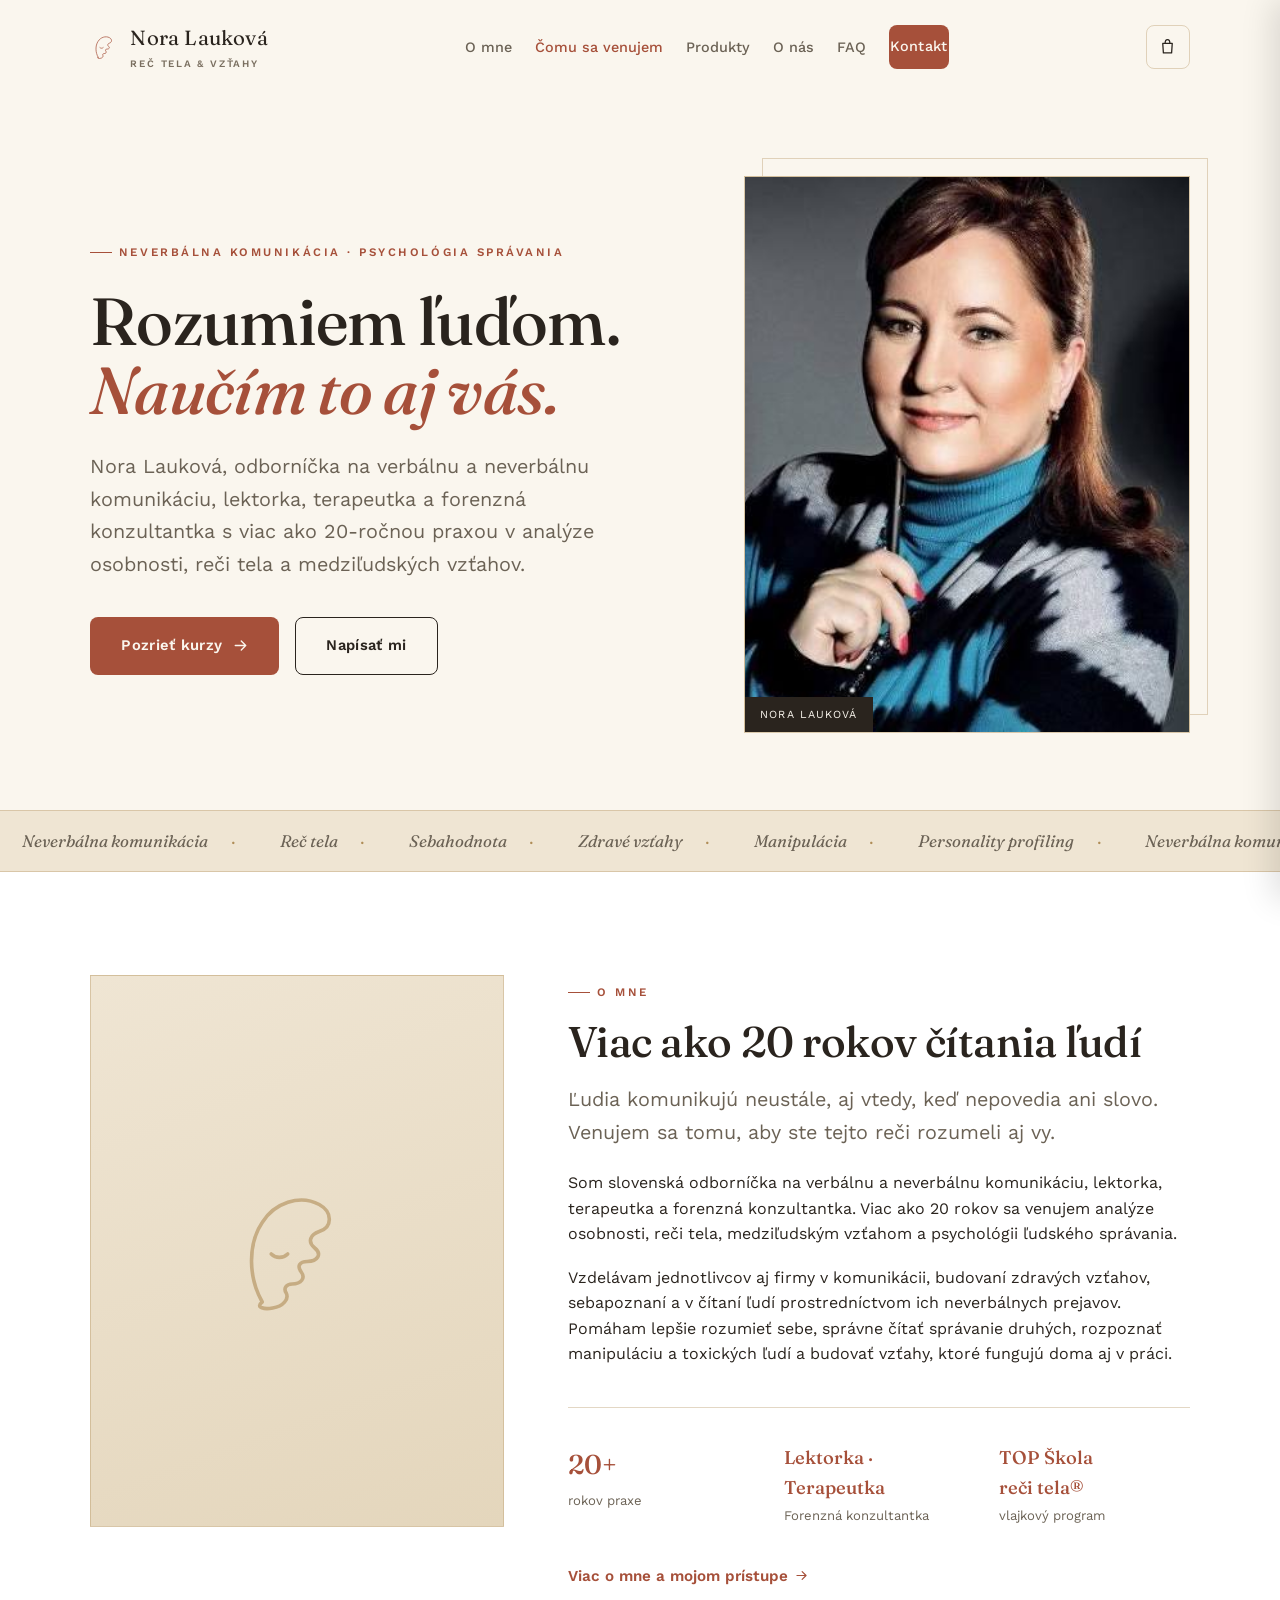
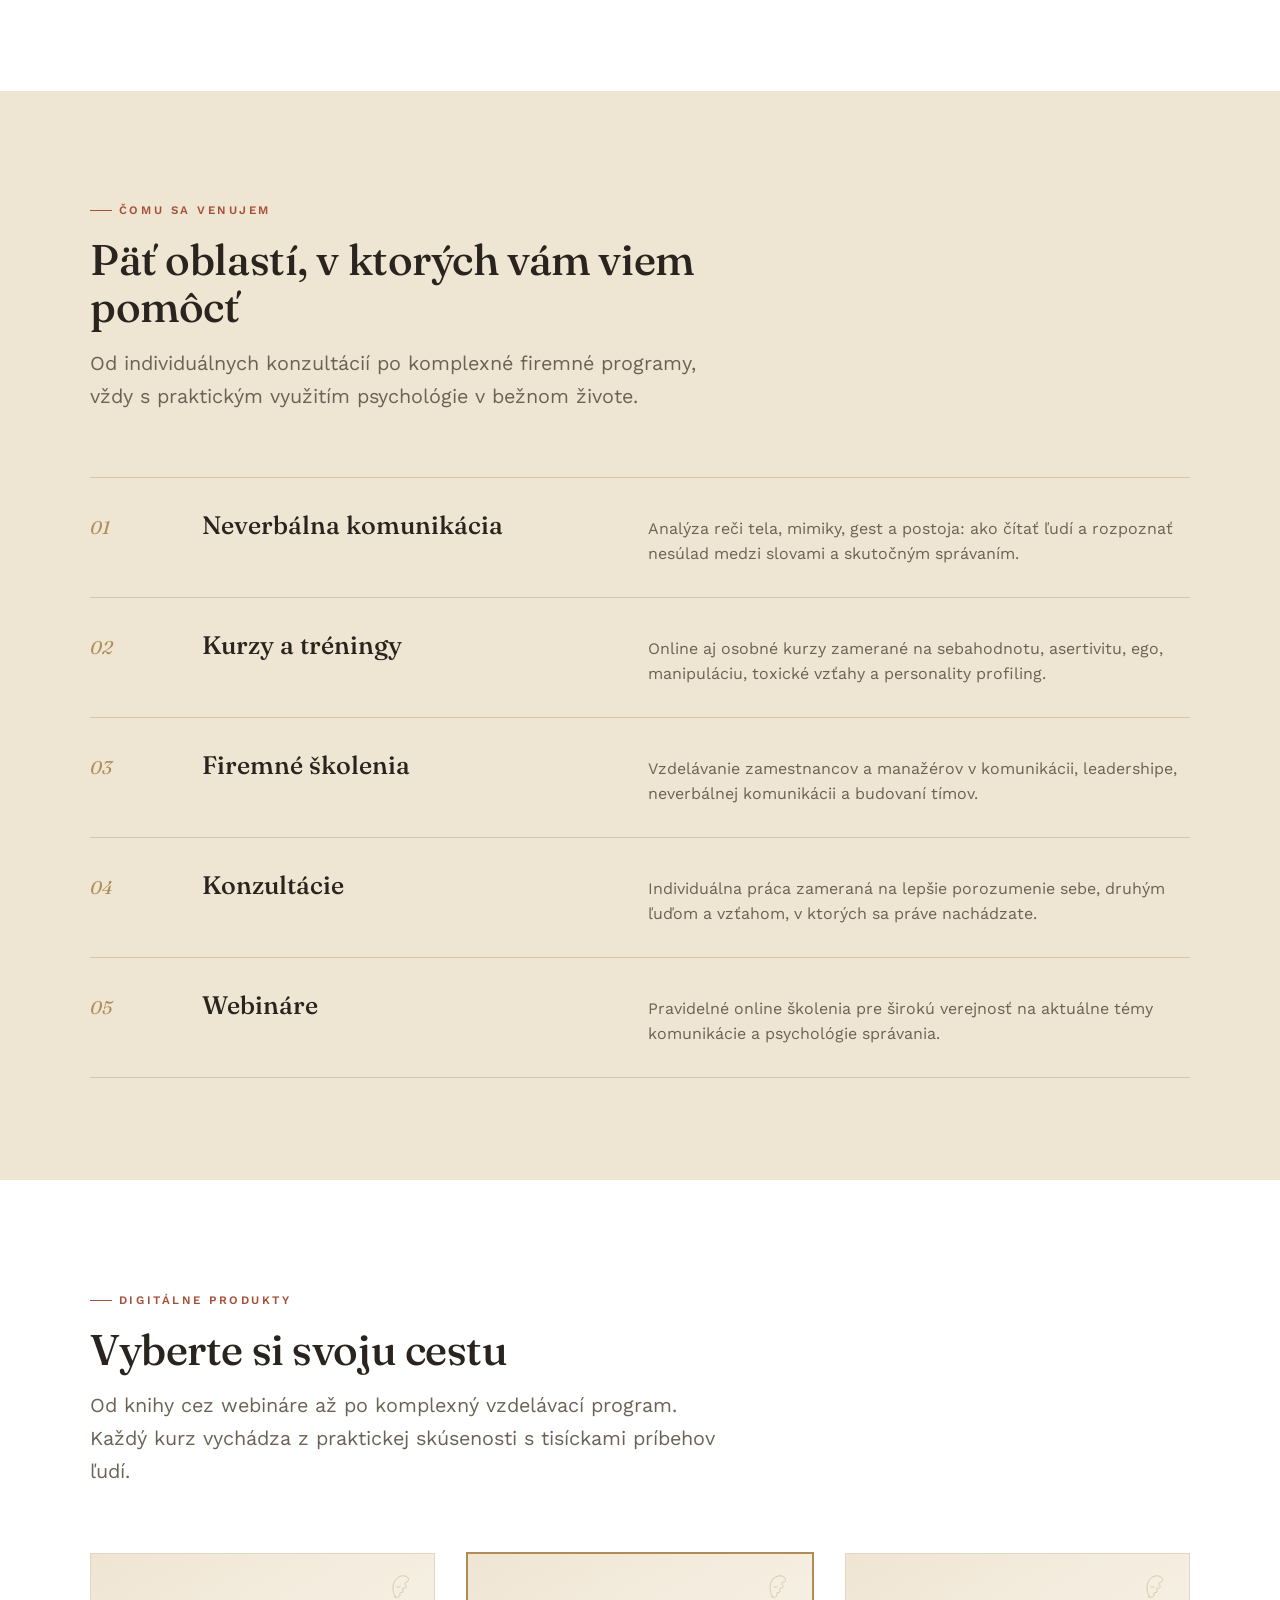
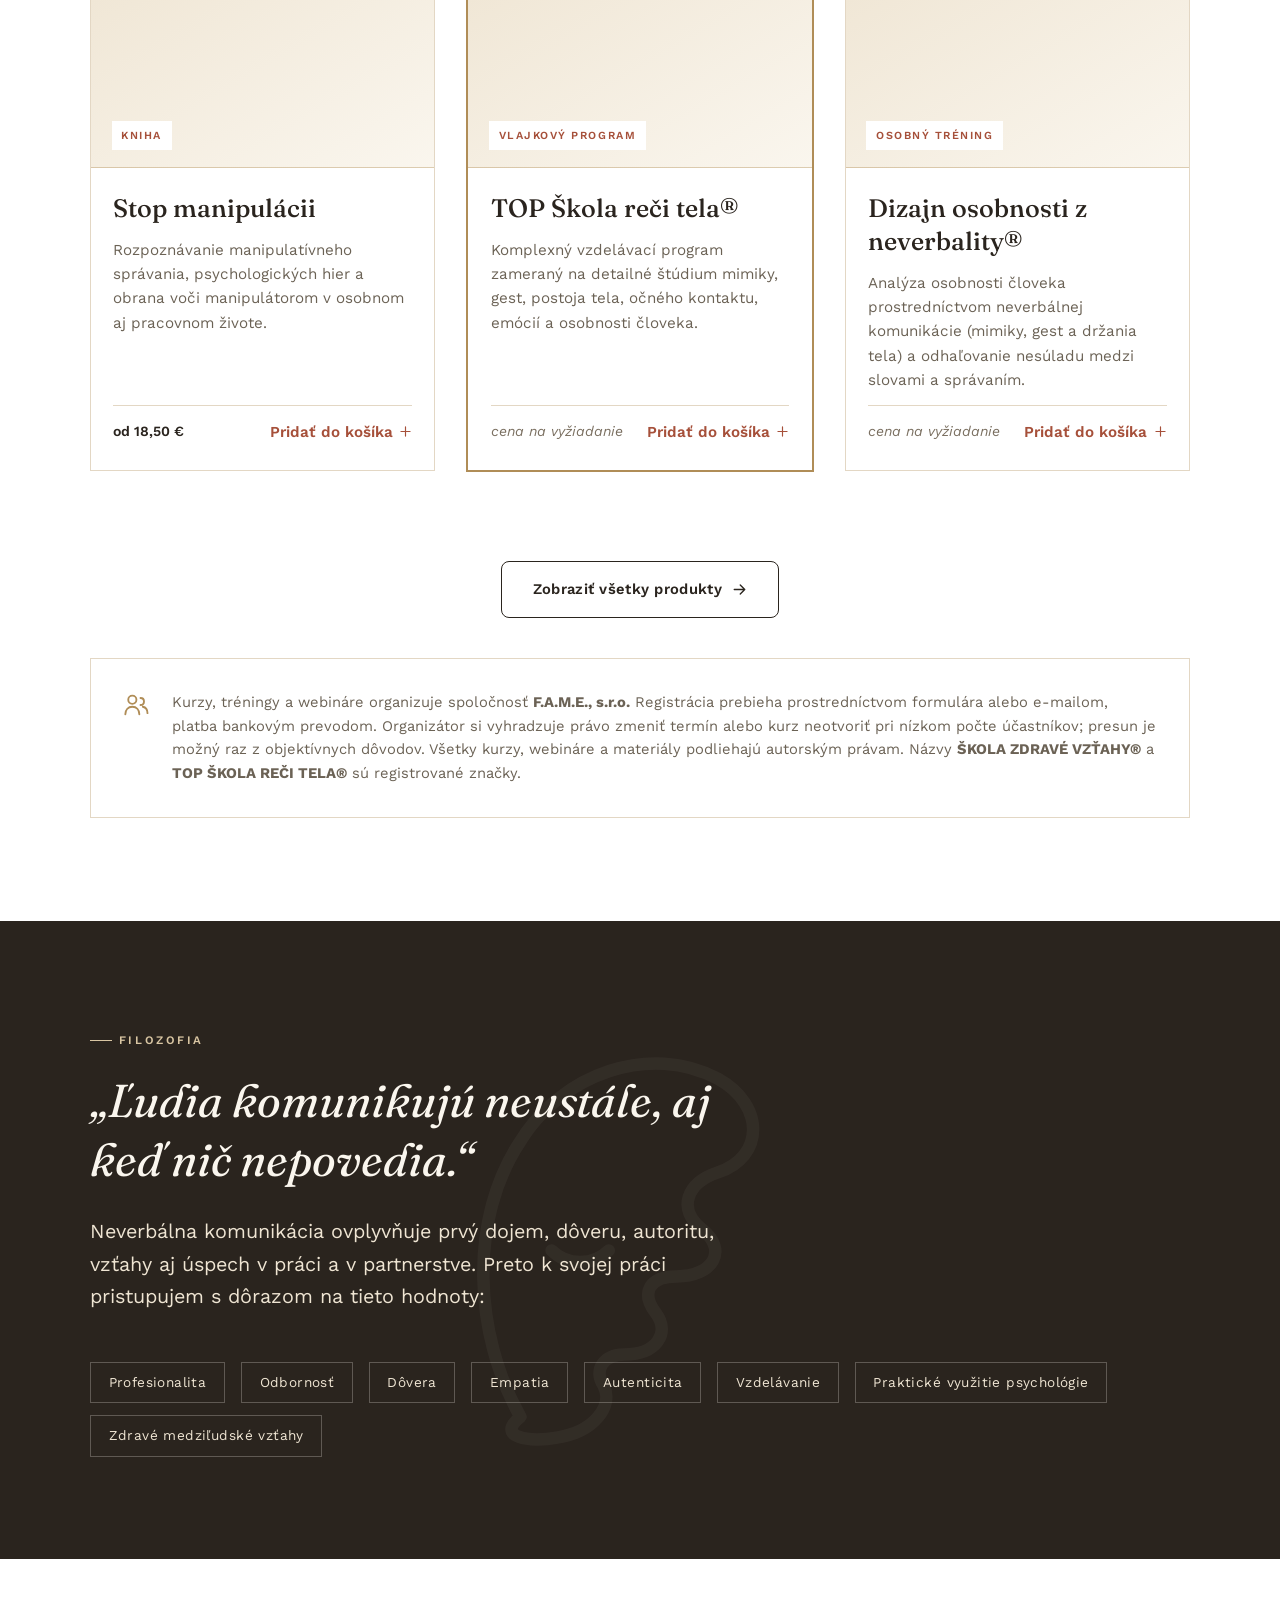
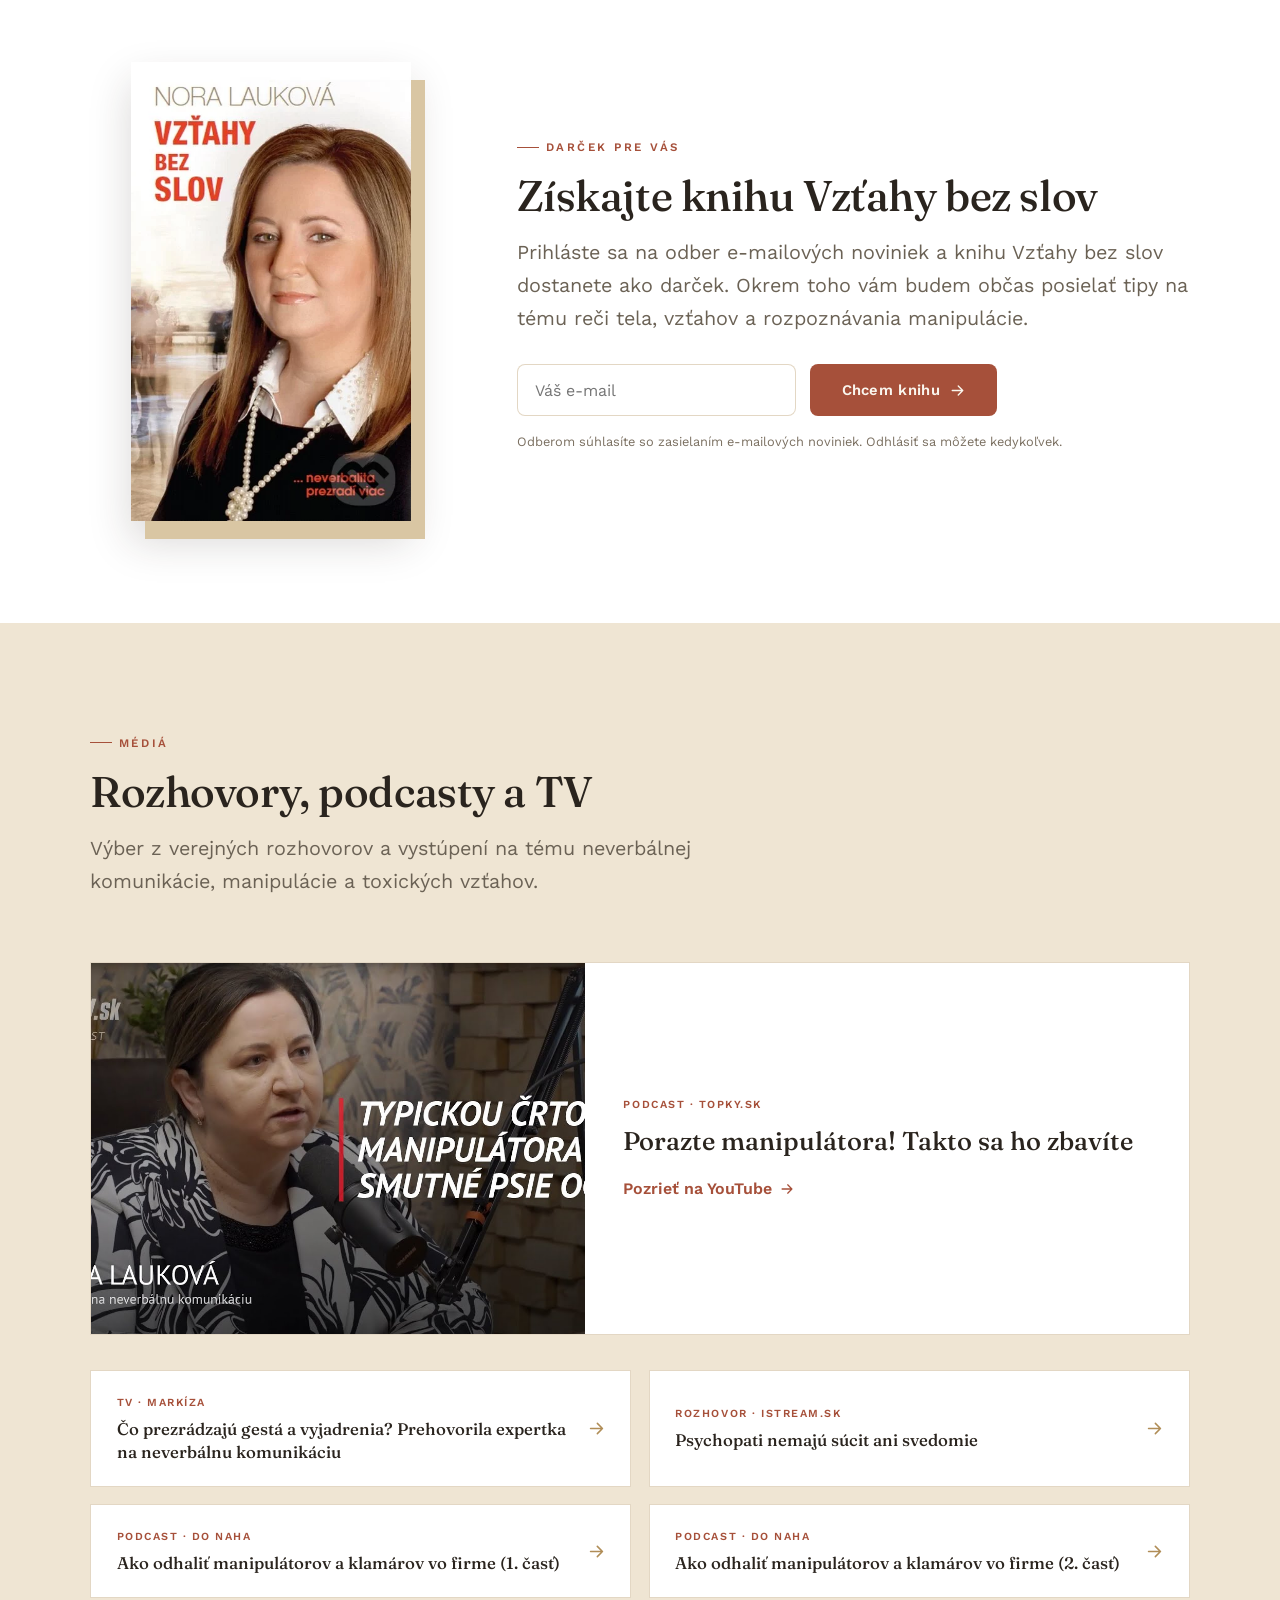
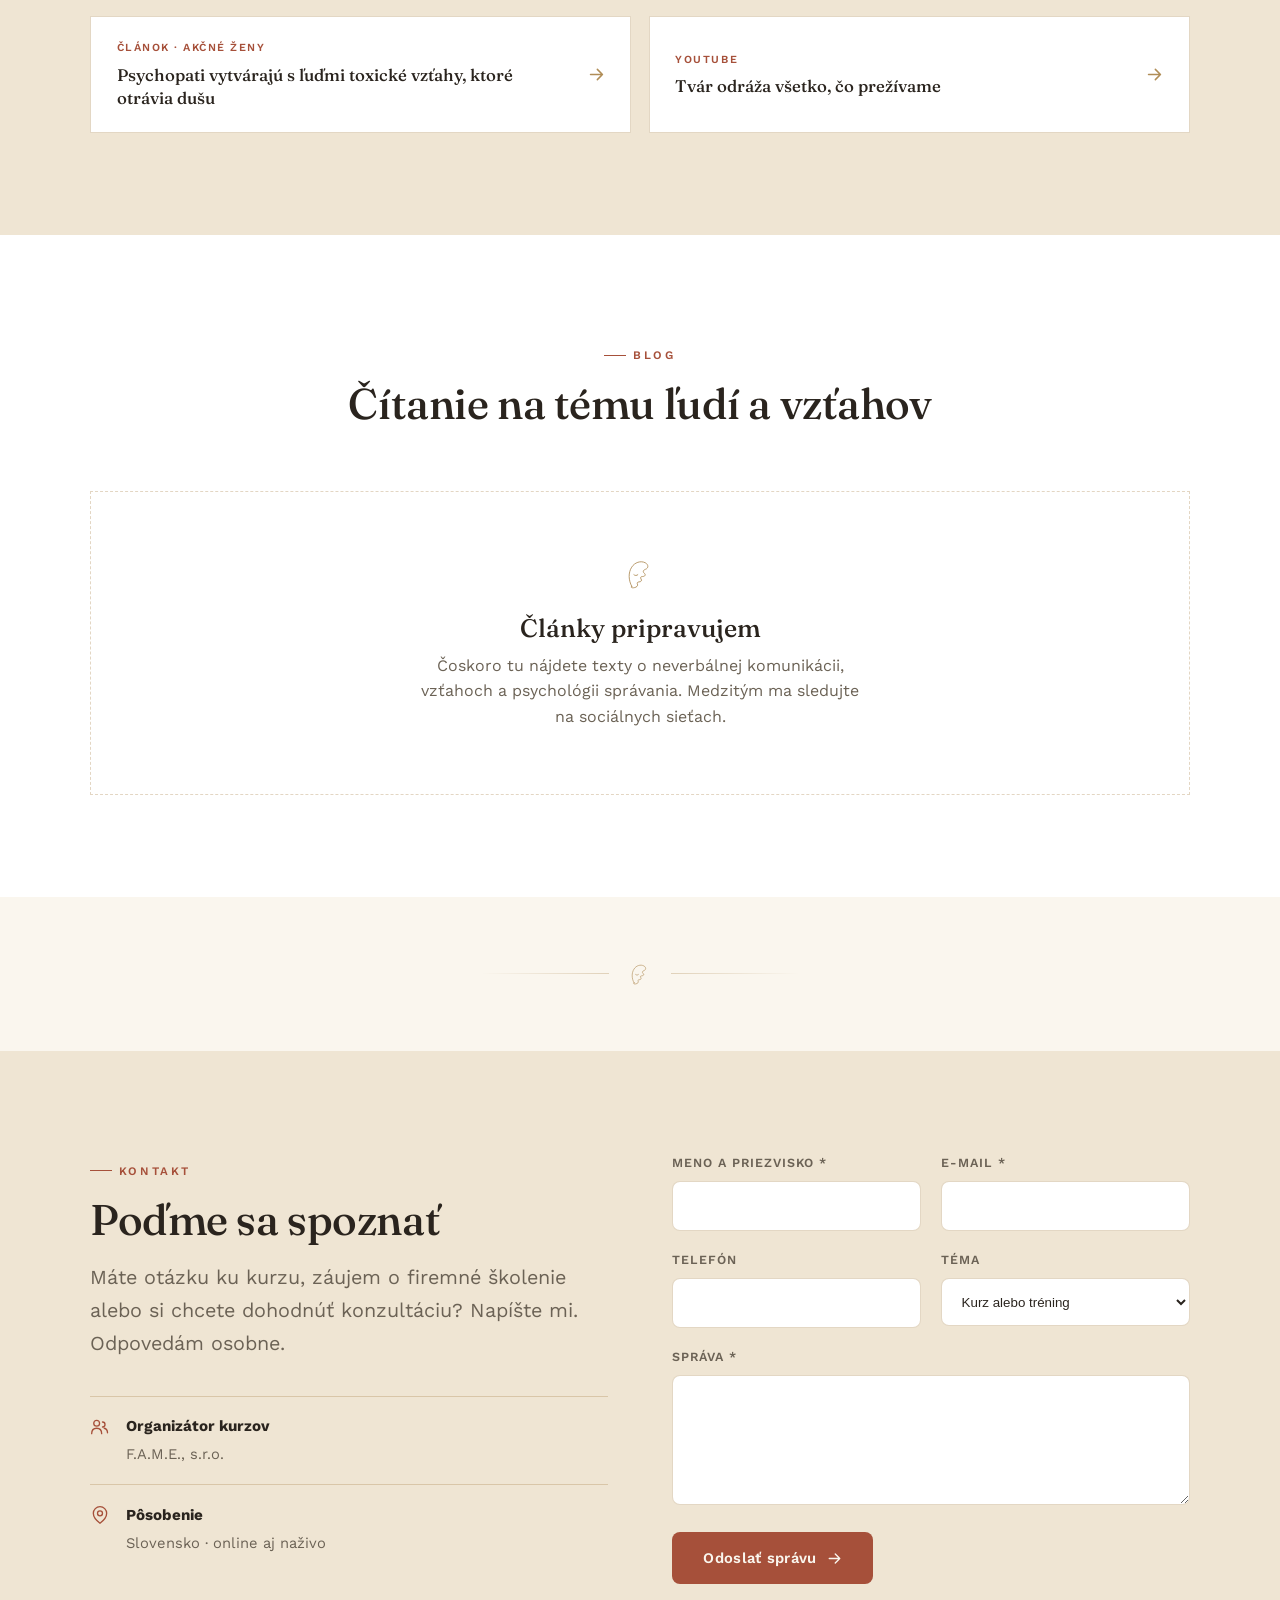
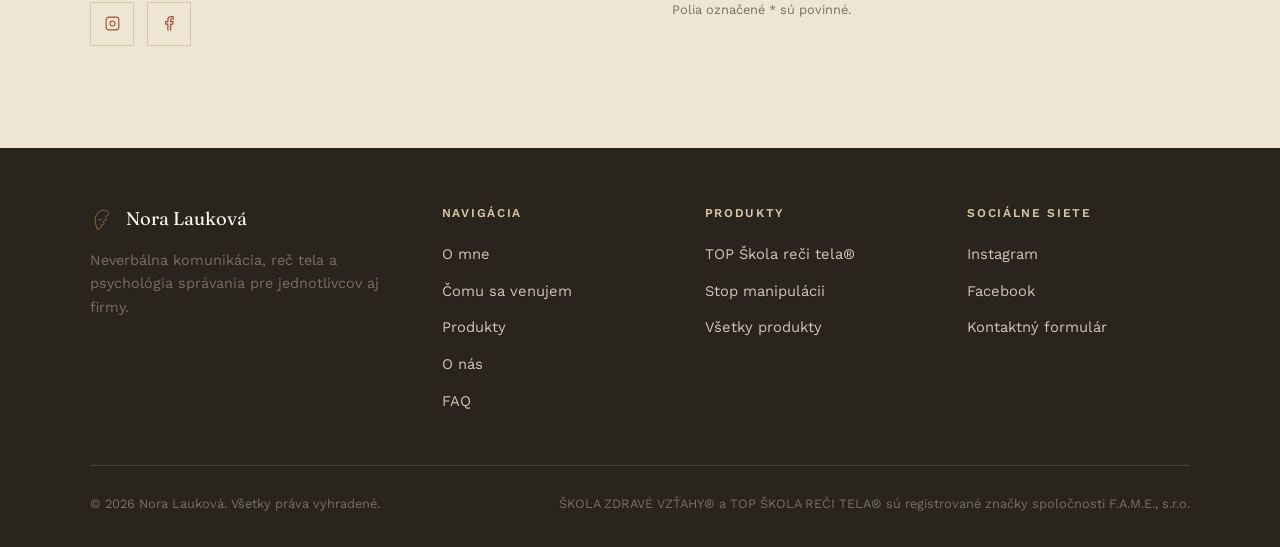
==== index.html @ 74de265f "Initial commit: web pre Noru Laukovú Statický web (index, produkty, o nás, FAQ) s dizajnovým systémo" ====
<!doctype html>
<html lang="sk">
<head>
<meta charset="UTF-8">
<meta name="viewport" content="width=device-width, initial-scale=1.0">
<title>Nora Lauková: Neverbálna komunikácia, reč tela a zdravé vzťahy</title>
<meta name="description" content="Nora Lauková je slovenská odborníčka na verbálnu a neverbálnu komunikáciu, lektorka, terapeutka a forenzná konzultantka s viac ako 20-ročnou praxou. Kurzy, tréningy a firemné školenia zamerané na reč tela, sebahodnotu a zdravé vzťahy.">
<link rel="preconnect" href="https://fonts.googleapis.com">
<link rel="preconnect" href="https://fonts.gstatic.com" crossorigin>
<link href="https://fonts.googleapis.com/css2?family=Fraunces:ital,wght@0,400;0,500;0,600;1,400;1,500&family=Work+Sans:wght@400;500;600;700&display=swap" rel="stylesheet">
<link rel="stylesheet" href="css/style.css">
</head>
<body>

<svg width="0" height="0" style="position:absolute">
  <symbol id="mark-profile" viewBox="0 0 100 100">
    <path d="M27,84 C18,68 17,46 27,31 C35,18 52,12 65,19 C74,24 74,34 65,37 C59,39 57,44 62,48 C67,52 64,57 57,57 C52,57 50,60 53,64 C56,68 53,72 47,72 C43,72 41,75 43,78 C45,82 41,87 34,88 C29,89 22,88 27,84 Z" fill="none" stroke="currentColor" stroke-width="2.4" stroke-linecap="round" stroke-linejoin="round"/>
    <path d="M33,52 C36,55 41,55 44,52" fill="none" stroke="currentColor" stroke-width="2.4" stroke-linecap="round" stroke-linejoin="round"/>
  </symbol>
  <symbol id="mark-arrow" viewBox="0 0 20 20">
    <path d="M3,10 L17,10 M11,4 L17,10 L11,16" fill="none" stroke="currentColor" stroke-width="1.8" stroke-linecap="round" stroke-linejoin="round"/>
  </symbol>
  <symbol id="mark-pin" viewBox="0 0 24 24">
    <path d="M12,2 C7.6,2 4,5.6 4,10 C4,16 12,22 12,22 C12,22 20,16 20,10 C20,5.6 16.4,2 12,2 Z" fill="none" stroke="currentColor" stroke-width="1.6" stroke-linecap="round" stroke-linejoin="round"/>
    <path d="M12,13 C10.3,13 9,11.7 9,10 C9,8.3 10.3,7 12,7 C13.7,7 15,8.3 15,10 C15,11.7 13.7,13 12,13 Z" fill="none" stroke="currentColor" stroke-width="1.6" stroke-linecap="round" stroke-linejoin="round"/>
  </symbol>
  <symbol id="mark-users" viewBox="0 0 24 24">
    <path d="M8,11 C10,11 11.5,9.5 11.5,7.5 C11.5,5.5 10,4 8,4 C6,4 4.5,5.5 4.5,7.5 C4.5,9.5 6,11 8,11 Z M2,20 C2,16 4.5,13.5 8,13.5 C11.5,13.5 14,16 14,20 M15,12 C16.7,12 18,10.7 18,9 C18,7.3 16.7,6 15,6 M17,13.5 C19.5,14 21,16 21,19" fill="none" stroke="currentColor" stroke-width="1.6" stroke-linecap="round" stroke-linejoin="round"/>
  </symbol>
  <symbol id="mark-ig" viewBox="0 0 24 24">
    <path d="M7,3 L17,3 C19.2,3 21,4.8 21,7 L21,17 C21,19.2 19.2,21 17,21 L7,21 C4.8,21 3,19.2 3,17 L3,7 C3,4.8 4.8,3 7,3 Z" fill="none" stroke="currentColor" stroke-width="1.6" stroke-linecap="round" stroke-linejoin="round"/>
    <path d="M12,8.5 C14,8.5 15.5,10 15.5,12 C15.5,14 14,15.5 12,15.5 C10,15.5 8.5,14 8.5,12 C8.5,10 10,8.5 12,8.5 Z" fill="none" stroke="currentColor" stroke-width="1.6" stroke-linecap="round" stroke-linejoin="round"/>
  </symbol>
  <symbol id="mark-fb" viewBox="0 0 24 24">
    <path d="M15,21 L15,13 L18,13 L18.5,9.5 L15,9.5 L15,7.3 C15,6.3 15.3,5.5 16.8,5.5 L18.6,5.5 L18.6,2.4 C18.3,2.4 17.1,2.2 15.8,2.2 C13,2.2 11.1,3.9 11.1,7 L11.1,9.5 L8,9.5 L8,13 L11.1,13 L11.1,21" fill="none" stroke="currentColor" stroke-width="1.8" stroke-linecap="round" stroke-linejoin="round"/>
  </symbol>
  <symbol id="mark-bag" viewBox="0 0 24 24">
    <path d="M6,8 L18,8 L17.2,20 L6.8,20 Z" fill="none" stroke="currentColor" stroke-width="1.6" stroke-linecap="round" stroke-linejoin="round"/>
    <path d="M9,8 C9,5.2 10.3,3.2 12,3.2 C13.7,3.2 15,5.2 15,8" fill="none" stroke="currentColor" stroke-width="1.6" stroke-linecap="round" stroke-linejoin="round"/>
  </symbol>
  <symbol id="mark-close" viewBox="0 0 24 24">
    <path d="M5,5 L19,19 M19,5 L5,19" fill="none" stroke="currentColor" stroke-width="1.8" stroke-linecap="round" stroke-linejoin="round"/>
  </symbol>
  <symbol id="mark-plus" viewBox="0 0 20 20">
    <path d="M10,3 L10,17 M3,10 L17,10" fill="none" stroke="currentColor" stroke-width="1.8" stroke-linecap="round" stroke-linejoin="round"/>
  </symbol>
</svg>

<header class="site-header">
  <div class="container">
    <a href="index.html" class="brand">
      <svg class="mark"><use href="#mark-profile"/></svg>
      <span>Nora Lauková<span class="brand-sub">Reč tela &amp; vzťahy</span></span>
    </a>
    <nav aria-label="Hlavná navigácia">
      <ul class="nav-list">
        <li><a href="#o-mne">O mne</a></li>
        <li><a href="#venujem-sa">Čomu sa venujem</a></li>
        <li><a href="produkty.html">Produkty</a></li>
        <li><a href="o-nas.html">O nás</a></li>
        <li><a href="faq.html">FAQ</a></li>
        <li><a href="#kontakt" class="btn btn-primary nav-cta">Kontakt</a></li>
      </ul>
    </nav>
    <div class="header-actions">
      <button class="cart-trigger" aria-label="Otvoriť košík">
        <svg class="mark"><use href="#mark-bag"/></svg>
        <span class="cart-badge" data-cart-count>0</span>
      </button>
      <button class="nav-toggle" aria-label="Otvoriť menu" aria-expanded="false">
        <span></span><span></span><span></span>
      </button>
    </div>
  </div>
</header>

<div class="cart-overlay" data-cart-overlay></div>
<aside class="cart-panel" data-cart-panel aria-label="Košík">
  <div class="cart-panel-head">
    <h3>Váš výber</h3>
    <button class="cart-close" data-cart-close aria-label="Zavrieť košík"><svg><use href="#mark-close"/></svg></button>
  </div>
  <div class="cart-items" data-cart-items></div>
  <div class="cart-panel-foot">
    <div class="cart-total-row">
      <span>Spolu</span>
      <b data-cart-total>0 €</b>
    </div>
    <a href="#kontakt" class="btn btn-primary" data-cart-checkout>Odoslať dopyt <svg><use href="#mark-arrow"/></svg></a>
    <p class="cart-note">Ide o nezáväzný dopyt, nie o platbu online. Po odoslaní vás budeme kontaktovať s podrobnosťami k registrácii a platbe bankovým prevodom.</p>
  </div>
</aside>

<main>

  <!-- ============ HERO ============ -->
  <section class="hero">
    <div class="container">
      <div class="hero-copy">
        <div class="hero-eyebrow-row">
          <span class="eyebrow">Neverbálna komunikácia · Psychológia správania</span>
        </div>
        <h1>Rozumiem ľuďom.<br><em>Naučím to aj vás.</em></h1>
        <p class="lede">Nora Lauková, odborníčka na verbálnu a neverbálnu komunikáciu, lektorka, terapeutka a forenzná konzultantka s viac ako 20-ročnou praxou v analýze osobnosti, reči tela a medziľudských vzťahov.</p>
        <div class="hero-actions">
          <a href="produkty.html" class="btn btn-primary">
            Pozrieť kurzy
            <svg><use href="#mark-arrow"/></svg>
          </a>
          <a href="#kontakt" class="btn btn-outline">Napísať mi</a>
        </div>
      </div>
      <div class="hero-portrait" data-reveal>
        <div class="hero-portrait-offset"></div>
        <div class="hero-portrait-frame">
          <img src="img/nora-laukova.jpg" alt="Nora Lauková, odborníčka na verbálnu a neverbálnu komunikáciu">
          <span class="hero-portrait-caption">Nora Lauková</span>
        </div>
      </div>
    </div>
  </section>

  <div class="marquee" aria-hidden="true">
    <div class="marquee-track">
      <span>Neverbálna komunikácia</span><span>Reč tela</span><span>Sebahodnota</span><span>Zdravé vzťahy</span><span>Manipulácia</span><span>Personality profiling</span><span>Neverbálna komunikácia</span><span>Reč tela</span><span>Sebahodnota</span><span>Zdravé vzťahy</span><span>Manipulácia</span><span>Personality profiling</span>
    </div>
  </div>

  <!-- ============ O MNE ============ -->
  <section class="section bg-white" id="o-mne">
    <div class="container about-grid">
      <div class="about-portrait" data-reveal>
        <svg class="mark"><use href="#mark-profile"/></svg>
      </div>
      <div class="about-copy" data-reveal>
        <span class="eyebrow">O mne</span>
        <h2 style="margin-top:1rem;">Viac ako 20 rokov čítania ľudí</h2>
        <p class="lede" style="margin-top:1.2rem;">Ľudia komunikujú neustále, aj vtedy, keď nepovedia ani slovo. Venujem sa tomu, aby ste tejto reči rozumeli aj vy.</p>
        <p>Som slovenská odborníčka na verbálnu a neverbálnu komunikáciu, lektorka, terapeutka a forenzná konzultantka. Viac ako 20 rokov sa venujem analýze osobnosti, reči tela, medziľudským vzťahom a psychológii ľudského správania.</p>
        <p>Vzdelávam jednotlivcov aj firmy v komunikácii, budovaní zdravých vzťahov, sebapoznaní a v čítaní ľudí prostredníctvom ich neverbálnych prejavov. Pomáham lepšie rozumieť sebe, správne čítať správanie druhých, rozpoznať manipuláciu a toxických ľudí a budovať vzťahy, ktoré fungujú doma aj v práci.</p>
        <div class="about-stats">
          <div class="about-stat"><b>20+</b><span>rokov praxe</span></div>
          <div class="about-stat"><b style="font-size:1.15rem;">Lektorka · Terapeutka</b><span>Forenzná konzultantka</span></div>
          <div class="about-stat"><b style="font-size:1.15rem;">TOP Škola<br>reči tela®</b><span>vlajkový program</span></div>
        </div>
        <div class="about-cta">
          <a href="o-nas.html" class="course-link">Viac o mne a mojom prístupe <svg><use href="#mark-arrow"/></svg></a>
        </div>
      </div>
    </div>
  </section>

  <!-- ============ ČOMU SA VENUJEM ============ -->
  <section class="section bg-sand" id="venujem-sa">
    <div class="container">
      <div class="section-head" data-reveal>
        <span class="eyebrow">Čomu sa venujem</span>
        <h2>Päť oblastí, v ktorých vám viem pomôcť</h2>
        <p class="lede">Od individuálnych konzultácií po komplexné firemné programy, vždy s praktickým využitím psychológie v bežnom živote.</p>
      </div>
      <div class="focus-list" data-reveal>
        <div class="focus-item">
          <span class="focus-num">01</span>
          <h3>Neverbálna komunikácia</h3>
          <p>Analýza reči tela, mimiky, gest a postoja: ako čítať ľudí a rozpoznať nesúlad medzi slovami a skutočným správaním.</p>
        </div>
        <div class="focus-item">
          <span class="focus-num">02</span>
          <h3>Kurzy a tréningy</h3>
          <p>Online aj osobné kurzy zamerané na sebahodnotu, asertivitu, ego, manipuláciu, toxické vzťahy a personality profiling.</p>
        </div>
        <div class="focus-item">
          <span class="focus-num">03</span>
          <h3>Firemné školenia</h3>
          <p>Vzdelávanie zamestnancov a manažérov v komunikácii, leadershipe, neverbálnej komunikácii a budovaní tímov.</p>
        </div>
        <div class="focus-item">
          <span class="focus-num">04</span>
          <h3>Konzultácie</h3>
          <p>Individuálna práca zameraná na lepšie porozumenie sebe, druhým ľuďom a vzťahom, v ktorých sa práve nachádzate.</p>
        </div>
        <div class="focus-item">
          <span class="focus-num">05</span>
          <h3>Webináre</h3>
          <p>Pravidelné online školenia pre širokú verejnosť na aktuálne témy komunikácie a psychológie správania.</p>
        </div>
      </div>
    </div>
  </section>

  <!-- ============ KURZY ============ -->
  <section class="section bg-white" id="kurzy">
    <div class="container">
      <div class="section-head" data-reveal>
        <span class="eyebrow">Digitálne produkty</span>
        <h2>Vyberte si svoju cestu</h2>
        <p class="lede">Od knihy cez webináre až po komplexný vzdelávací program. Každý kurz vychádza z praktickej skúsenosti s tisíckami príbehov ľudí.</p>
      </div>

      <div class="courses-grid">

        <article class="course-card" data-reveal>
          <div class="course-visual"><span class="course-kicker">Kniha</span><svg class="mark"><use href="#mark-profile"/></svg></div>
          <div class="course-body">
            <h3><a href="produkty.html#stop-manipulacii">Stop manipulácii</a></h3>
            <p>Rozpoznávanie manipulatívneho správania, psychologických hier a obrana voči manipulátorom v osobnom aj pracovnom živote.</p>
            <div class="course-meta">
              <span class="course-price">od 18,50 €</span>
              <button type="button" class="course-link cart-add" data-id="stop-manipulacii" data-name="Stop manipulácii" data-price="18.5" data-kicker="Kniha">Pridať do košíka <svg><use href="#mark-plus"/></svg></button>
            </div>
          </div>
        </article>

        <article class="course-card is-flagship" data-reveal>
          <div class="course-visual"><span class="course-kicker">Vlajkový program</span><svg class="mark"><use href="#mark-profile"/></svg></div>
          <div class="course-body">
            <h3><a href="produkty.html#top-skola-reci-tela">TOP Škola reči tela®</a></h3>
            <p>Komplexný vzdelávací program zameraný na detailné štúdium mimiky, gest, postoja tela, očného kontaktu, emócií a osobnosti človeka.</p>
            <div class="course-meta">
              <span class="course-price tbd">cena na vyžiadanie</span>
              <button type="button" class="course-link cart-add" data-id="top-skola-reci-tela" data-name="TOP Škola reči tela®" data-price="" data-kicker="Vlajkový program">Pridať do košíka <svg><use href="#mark-plus"/></svg></button>
            </div>
          </div>
        </article>

        <article class="course-card" data-reveal>
          <div class="course-visual"><span class="course-kicker">Osobný tréning</span><svg class="mark"><use href="#mark-profile"/></svg></div>
          <div class="course-body">
            <h3><a href="produkty.html#dizajn-osobnosti">Dizajn osobnosti z neverbality®</a></h3>
            <p>Analýza osobnosti človeka prostredníctvom neverbálnej komunikácie (mimiky, gest a držania tela) a odhaľovanie nesúladu medzi slovami a správaním.</p>
            <div class="course-meta">
              <span class="course-price tbd">cena na vyžiadanie</span>
              <button type="button" class="course-link cart-add" data-id="dizajn-osobnosti" data-name="Dizajn osobnosti z neverbality®" data-price="" data-kicker="Osobný tréning">Pridať do košíka <svg><use href="#mark-plus"/></svg></button>
            </div>
          </div>
        </article>

      </div>

      <div class="cta-band" style="padding-bottom:0;">
        <a href="produkty.html" class="btn btn-outline">Zobraziť všetky produkty <svg><use href="#mark-arrow"/></svg></a>
      </div>

      <div class="org-note" style="margin-top:2.5rem;" data-reveal>
        <svg class="mark"><use href="#mark-users"/></svg>
        <p>Kurzy, tréningy a webináre organizuje spoločnosť <strong>F.A.M.E., s.r.o.</strong> Registrácia prebieha prostredníctvom formulára alebo e-mailom, platba bankovým prevodom. Organizátor si vyhradzuje právo zmeniť termín alebo kurz neotvoriť pri nízkom počte účastníkov; presun je možný raz z objektívnych dôvodov. Všetky kurzy, webináre a materiály podliehajú autorským právam. Názvy <strong>ŠKOLA ZDRAVÉ VZŤAHY®</strong> a <strong>TOP ŠKOLA REČI TELA®</strong> sú registrované značky.</p>
      </div>
    </div>
  </section>

  <!-- ============ FILOZOFIA / HODNOTY ============ -->
  <section class="section philosophy">
    <svg class="mark"><use href="#mark-profile"/></svg>
    <div class="container">
      <span class="eyebrow">Filozofia</span>
      <p class="philosophy-quote" style="margin-top:1.4rem;" data-reveal>„Ľudia komunikujú neustále, aj keď nič nepovedia.“</p>
      <p class="lede" style="color:var(--sand); margin-top:1.6rem; max-width:56ch;" data-reveal>Neverbálna komunikácia ovplyvňuje prvý dojem, dôveru, autoritu, vzťahy aj úspech v práci a v partnerstve. Preto k svojej práci pristupujem s dôrazom na tieto hodnoty:</p>
      <div class="values-row" data-reveal>
        <span class="value-chip">Profesionalita</span>
        <span class="value-chip">Odbornosť</span>
        <span class="value-chip">Dôvera</span>
        <span class="value-chip">Empatia</span>
        <span class="value-chip">Autenticita</span>
        <span class="value-chip">Vzdelávanie</span>
        <span class="value-chip">Praktické využitie psychológie</span>
        <span class="value-chip">Zdravé medziľudské vzťahy</span>
      </div>
    </div>
  </section>

  <!-- ============ NEWSLETTER / KNIHA ZDARMA ============ -->
  <section class="section bg-white" id="newsletter">
    <div class="container newsletter-grid">
      <div class="newsletter-book" data-reveal>
        <img src="img/kniha-vztahy-bez-slov.webp" alt="Obálka knihy Vzťahy bez slov od Nory Laukovej">
      </div>
      <div class="newsletter-copy" data-reveal>
        <span class="eyebrow">Darček pre vás</span>
        <h2 style="margin-top:1rem;">Získajte knihu Vzťahy bez slov</h2>
        <p class="lede">Prihláste sa na odber e-mailových noviniek a knihu Vzťahy bez slov dostanete ako darček. Okrem toho vám budem občas posielať tipy na tému reči tela, vzťahov a rozpoznávania manipulácie.</p>
        <form class="newsletter-form" data-newsletter-form>
          <input type="email" name="email" placeholder="Váš e-mail" required aria-label="Váš e-mail">
          <button type="submit" class="btn btn-primary">Chcem knihu <svg><use href="#mark-arrow"/></svg></button>
        </form>
        <p class="newsletter-note">Odberom súhlasíte so zasielaním e-mailových noviniek. Odhlásiť sa môžete kedykoľvek.</p>
        <p class="newsletter-status" data-newsletter-status role="status"></p>
        <!-- TODO (dev): formulár je zatiaľ len frontendový, pred nasadením napojiť na e-mailovú/newsletter službu (napr. Mailchimp, Ecomail) a automatické odoslanie knihy. -->
      </div>
    </div>
  </section>

  <!-- ============ MÉDIÁ ============ -->
  <section class="section bg-sand" id="media">
    <div class="container">
      <div class="section-head" data-reveal>
        <span class="eyebrow">Médiá</span>
        <h2>Rozhovory, podcasty a TV</h2>
        <p class="lede">Výber z verejných rozhovorov a vystúpení na tému neverbálnej komunikácie, manipulácie a toxických vzťahov.</p>
      </div>
      <div class="media-grid" data-reveal>
        <a class="media-featured" href="https://www.youtube.com/watch?v=l2whN6i7tfg" target="_blank" rel="noopener">
          <div class="media-featured-visual">
            <img src="img/topky-podcast.jpg" alt="Nora Lauková v podcaste Topky.sk o rozpoznávaní manipulátorov">
          </div>
          <div class="media-featured-body">
            <span class="media-source">Podcast · Topky.sk</span>
            <h3>Porazte manipulátora! Takto sa ho zbavíte</h3>
            <span class="media-featured-cta">Pozrieť na YouTube <svg><use href="#mark-arrow"/></svg></span>
          </div>
        </a>
        <a class="media-card" href="https://dajto.markiza.sk/clanok/2040268" target="_blank" rel="noopener">
          <div><span class="media-source">TV · Markíza</span><h3>Čo prezrádzajú gestá a vyjadrenia? Prehovorila expertka na neverbálnu komunikáciu</h3></div>
          <svg class="media-arrow"><use href="#mark-arrow"/></svg>
        </a>
        <a class="media-card" href="https://www.istream.sk/odbornicka-na-neverbalnu-komunikaciu-laukova-psychopati-nemaju-sucit-ani-svedomie-tema-s-martinou-comisso/" target="_blank" rel="noopener">
          <div><span class="media-source">Rozhovor · iStream.sk</span><h3>Psychopati nemajú súcit ani svedomie</h3></div>
          <svg class="media-arrow"><use href="#mark-arrow"/></svg>
        </a>
        <a class="media-card" href="https://www.youtube.com/watch?v=pU2C6iXMXjA" target="_blank" rel="noopener">
          <div><span class="media-source">Podcast · DO NAHA</span><h3>Ako odhaliť manipulátorov a klamárov vo firme (1. časť)</h3></div>
          <svg class="media-arrow"><use href="#mark-arrow"/></svg>
        </a>
        <a class="media-card" href="https://www.youtube.com/watch?v=676LbVhtiMI" target="_blank" rel="noopener">
          <div><span class="media-source">Podcast · DO NAHA</span><h3>Ako odhaliť manipulátorov a klamárov vo firme (2. časť)</h3></div>
          <svg class="media-arrow"><use href="#mark-arrow"/></svg>
        </a>
        <a class="media-card" href="https://akcnezeny.sk/expertka-nora-laukova-psychopati-vytvaraju-s-ludmi-toxicke-vztahy-ktore-otravia-dusu/" target="_blank" rel="noopener">
          <div><span class="media-source">Článok · Akčné ženy</span><h3>Psychopati vytvárajú s ľuďmi toxické vzťahy, ktoré otrávia dušu</h3></div>
          <svg class="media-arrow"><use href="#mark-arrow"/></svg>
        </a>
        <a class="media-card" href="https://www.youtube.com/watch?v=eEzRo_KH-jo" target="_blank" rel="noopener">
          <div><span class="media-source">YouTube</span><h3>Tvár odráža všetko, čo prežívame</h3></div>
          <svg class="media-arrow"><use href="#mark-arrow"/></svg>
        </a>
      </div>
    </div>
  </section>

  <!-- ============ BLOG ============ -->
  <section class="section bg-white" id="blog">
    <div class="container">
      <div class="section-head center" data-reveal>
        <span class="eyebrow">Blog</span>
        <h2>Čítanie na tému ľudí a vzťahov</h2>
      </div>
      <div class="coming-soon" data-reveal>
        <svg class="mark"><use href="#mark-profile"/></svg>
        <h3>Články pripravujem</h3>
        <p>Čoskoro tu nájdete texty o neverbálnej komunikácii, vzťahoch a psychológii správania. Medzitým ma sledujte na sociálnych sieťach.</p>
      </div>
    </div>
  </section>

  <div class="divider"><svg class="mark"><use href="#mark-profile"/></svg></div>

  <!-- ============ KONTAKT ============ -->
  <section class="section bg-sand" id="kontakt">
    <div class="container contact-grid">
      <div class="contact-info" data-reveal>
        <span class="eyebrow">Kontakt</span>
        <h2 style="margin-top:1rem;">Poďme sa spoznať</h2>
        <p class="lede">Máte otázku ku kurzu, záujem o firemné školenie alebo si chcete dohodnúť konzultáciu? Napíšte mi. Odpovedám osobne.</p>

        <div class="contact-detail">
          <svg class="mark"><use href="#mark-users"/></svg>
          <div><strong>Organizátor kurzov</strong><span>F.A.M.E., s.r.o.</span></div>
        </div>
        <div class="contact-detail">
          <svg class="mark"><use href="#mark-pin"/></svg>
          <div><strong>Pôsobenie</strong><span>Slovensko · online aj naživo</span></div>
        </div>

        <div class="social-row">
          <a href="https://www.instagram.com/nora.laukova/" target="_blank" rel="noopener" aria-label="Instagram"><svg><use href="#mark-ig"/></svg></a>
          <a href="https://www.facebook.com/noralaukovaneverbalne/" target="_blank" rel="noopener" aria-label="Facebook"><svg><use href="#mark-fb"/></svg></a>
        </div>
      </div>

      <form class="contact-form" data-reveal>
        <div class="form-row">
          <div class="form-field">
            <label for="meno">Meno a priezvisko *</label>
            <input type="text" id="meno" name="meno" required>
          </div>
          <div class="form-field">
            <label for="email">E-mail *</label>
            <input type="email" id="email" name="email" required>
          </div>
        </div>
        <div class="form-row">
          <div class="form-field">
            <label for="telefon">Telefón</label>
            <input type="tel" id="telefon" name="telefon">
          </div>
          <div class="form-field">
            <label for="tema">Téma</label>
            <select id="tema" name="tema">
              <option>Kurz alebo tréning</option>
              <option>Firemné školenie</option>
              <option>Individuálna konzultácia</option>
              <option>Iné</option>
            </select>
          </div>
        </div>
        <div class="form-field">
          <label for="sprava">Správa *</label>
          <textarea id="sprava" name="sprava" required></textarea>
        </div>
        <button type="submit" class="btn btn-primary">Odoslať správu <svg><use href="#mark-arrow"/></svg></button>
        <p class="form-note">Polia označené * sú povinné.</p>
        <p class="form-status" role="status"></p>
        <!-- TODO (dev): formulár je zatiaľ len frontendový, pred nasadením napojiť na e-mailovú službu / CRM. -->
      </form>
    </div>
  </section>

</main>

<footer class="site-footer">
  <div class="container">
    <div class="footer-grid">
      <div>
        <div class="footer-brand">
          <svg class="mark"><use href="#mark-profile"/></svg>
          <span>Nora Lauková</span>
        </div>
        <p class="footer-tagline">Neverbálna komunikácia, reč tela a psychológia správania pre jednotlivcov aj firmy.</p>
      </div>
      <div class="footer-col">
        <h4>Navigácia</h4>
        <ul>
          <li><a href="#o-mne">O mne</a></li>
          <li><a href="#venujem-sa">Čomu sa venujem</a></li>
          <li><a href="produkty.html">Produkty</a></li>
          <li><a href="o-nas.html">O nás</a></li>
          <li><a href="faq.html">FAQ</a></li>
        </ul>
      </div>
      <div class="footer-col">
        <h4>Produkty</h4>
        <ul>
          <li><a href="produkty.html#top-skola-reci-tela">TOP Škola reči tela®</a></li>
          <li><a href="produkty.html#stop-manipulacii">Stop manipulácii</a></li>
          <li><a href="produkty.html">Všetky produkty</a></li>
        </ul>
      </div>
      <div class="footer-col">
        <h4>Sociálne siete</h4>
        <ul>
          <li><a href="https://www.instagram.com/nora.laukova/" target="_blank" rel="noopener">Instagram</a></li>
          <li><a href="https://www.facebook.com/noralaukovaneverbalne/" target="_blank" rel="noopener">Facebook</a></li>
          <li><a href="#kontakt">Kontaktný formulár</a></li>
        </ul>
      </div>
    </div>
    <div class="footer-bottom">
      <span>© 2026 Nora Lauková. Všetky práva vyhradené.</span>
      <span>ŠKOLA ZDRAVÉ VZŤAHY® a TOP ŠKOLA REČI TELA® sú registrované značky spoločnosti F.A.M.E., s.r.o.</span>
    </div>
  </div>
</footer>

<script src="js/main.js"></script>
</body>
</html>
---- css/style.css ----
/* ==========================================================================
   NORA LAUKOVÁ : design system
   Display: Fraunces (editorial serif) · Body/UI: Work Sans (humanist sans)
   Palette: cream / sand / ink neutrals + muted antique gold + deep terracotta
   ========================================================================== */

:root{
  /* --- color tokens --- */
  --cream:        #FAF6EE;
  --white:        #FFFFFF;
  --sand:         #EFE5D3;
  --sand-deep:    #E4D6BC;
  --ink:          #2A241E;
  --ink-soft:     #6B6255;
  --ink-faint:    #7A6F60;
  --gold:         #B08D57;
  --gold-soft:    #D9C6A3;
  --gold-line:    rgba(176,141,87,0.35);
  --terracotta:   #A6503A;
  --terracotta-dk:#8A4030;

  /* --- type --- */
  --font-display: 'Fraunces', Georgia, serif;
  --font-body:    'Work Sans', -apple-system, sans-serif;

  /* --- rhythm --- */
  --section-pad-y: clamp(4rem, 8vw, 8rem);
  --container-w: 1180px;
  --radius: 8px;
}

/* ---------- reset ---------- */
*, *::before, *::after{ box-sizing:border-box; }
html{ scroll-behavior:smooth; }
body{
  margin:0;
  background:var(--cream);
  color:var(--ink);
  font-family:var(--font-body);
  font-size:16px;
  line-height:1.6;
  -webkit-font-smoothing:antialiased;
  overflow-x:hidden;
}
img{ max-width:100%; display:block; }
a{ color:inherit; text-decoration:none; }
ul{ margin:0; padding:0; list-style:none; }
h1,h2,h3,h4,p{ margin:0; }
button{ font-family:inherit; cursor:pointer; }
input, textarea{ font-family:inherit; font-size:1rem; }

.container{
  max-width:var(--container-w);
  margin:0 auto;
  padding:0 clamp(1.25rem, 4vw, 2.5rem);
}

/* ---------- typography ---------- */
.eyebrow{
  display:inline-flex;
  align-items:center;
  gap:.6em;
  font-family:var(--font-body);
  font-size:.72rem;
  font-weight:600;
  letter-spacing:.22em;
  text-transform:uppercase;
  color:var(--terracotta);
}
.eyebrow::before{
  content:"";
  width:22px; height:1px;
  background:var(--terracotta);
  display:inline-block;
}

h1, .h1{
  font-family:var(--font-display);
  font-weight:500;
  font-size:clamp(2.6rem, 3.2vw + 1.6rem, 4.6rem);
  line-height:1.04;
  letter-spacing:-.01em;
  color:var(--ink);
}
h2, .h2{
  font-family:var(--font-display);
  font-weight:500;
  font-size:clamp(2rem, 1.6vw + 1.4rem, 3rem);
  line-height:1.1;
  letter-spacing:-.01em;
  color:var(--ink);
}
h3, .h3{
  font-family:var(--font-display);
  font-weight:500;
  font-size:clamp(1.3rem, .6vw + 1.1rem, 1.65rem);
  line-height:1.25;
  color:var(--ink);
}
.lede{
  font-family:var(--font-body);
  font-size:clamp(1.05rem, .3vw + 1rem, 1.25rem);
  line-height:1.65;
  color:var(--ink-soft);
  font-weight:400;
}
.italic-serif{
  font-family:var(--font-display);
  font-style:italic;
  font-weight:400;
}

/* ---------- buttons ---------- */
.btn{
  display:inline-flex;
  align-items:center;
  gap:.65rem;
  padding:1rem 1.9rem;
  min-height:48px;
  border-radius:var(--radius);
  font-size:.92rem;
  font-weight:600;
  letter-spacing:.02em;
  border:1px solid transparent;
  transition:background .25s ease, color .25s ease, border-color .25s ease, transform .25s ease;
  white-space:nowrap;
}
.btn svg{ width:15px; height:15px; transition:transform .25s ease; flex-shrink:0; }
.btn:hover svg{ transform:translateX(3px); }

.btn-primary{
  background:var(--terracotta);
  color:var(--cream);
}
.btn-primary:hover{ background:var(--terracotta-dk); }

.btn-outline{
  background:transparent;
  color:var(--ink);
  border-color:var(--ink);
}
.btn-outline:hover{ background:var(--ink); color:var(--cream); }

.btn-ghost-gold{
  background:transparent;
  color:var(--gold);
  border-color:var(--gold-line);
  padding:.85rem 1.5rem;
}
.btn-ghost-gold:hover{ border-color:var(--gold); background:rgba(176,141,87,.08); }

/* ---------- signature mark (continuous-line profile) ---------- */
.mark{ display:block; }
.mark path{
  fill:none;
  stroke:currentColor;
  stroke-width:1.4;
  stroke-linecap:round;
  stroke-linejoin:round;
}

/* ---------- divider ---------- */
.divider{
  display:flex;
  align-items:center;
  justify-content:center;
  gap:1.1rem;
  margin:0 auto;
  padding: clamp(2.5rem, 5vw, 4rem) 0;
  color:var(--gold);
}
.divider::before, .divider::after{
  content:"";
  height:1px;
  width:clamp(40px, 10vw, 140px);
  background:linear-gradient(90deg, transparent, var(--gold-line));
}
.divider::after{ background:linear-gradient(90deg, var(--gold-line), transparent); }
.divider .mark{ width:26px; height:26px; }

/* ==========================================================================
   HEADER / NAV
   ========================================================================== */
.site-header{
  position:fixed; top:0; left:0; right:0; z-index:100;
  padding:1.35rem 0;
  transition:background .35s ease, padding .35s ease, box-shadow .35s ease, border-color .35s ease;
  border-bottom:1px solid transparent;
}
.site-header.is-scrolled{
  background:rgba(250,246,238,.92);
  backdrop-filter:blur(10px);
  padding:.85rem 0;
  border-bottom:1px solid var(--gold-line);
}
.site-header .container{
  display:flex;
  align-items:center;
  justify-content:space-between;
  gap:1.5rem;
}
.brand{
  display:flex;
  align-items:center;
  gap:.65rem;
  font-family:var(--font-display);
  font-size:1.28rem;
  letter-spacing:.01em;
  color:var(--ink);
}
.brand .mark{ width:30px; height:30px; color:var(--terracotta); }
.brand-sub{
  display:block;
  font-family:var(--font-body);
  font-size:.62rem;
  letter-spacing:.18em;
  text-transform:uppercase;
  color:var(--ink-faint);
  font-weight:600;
  margin-top:.1rem;
}

.nav-list{
  display:flex;
  align-items:center;
  gap:clamp(1.1rem, 1.8vw, 2.1rem);
}
.nav-list a{
  font-size:.9rem;
  font-weight:500;
  color:var(--ink-soft);
  position:relative;
  padding:.3rem 0;
  transition:color .2s ease;
}
.nav-list a:hover, .nav-list a.is-active{ color:var(--terracotta); }
.nav-list a.btn-primary,
.nav-list a.btn-primary:hover,
.nav-list a.btn-primary.is-active{ color:var(--cream); }
.nav-list a::after{
  content:"";
  position:absolute; left:0; right:100%; bottom:-2px;
  height:1px; background:var(--terracotta);
  transition:right .25s ease;
}
.nav-list a:hover::after{ right:0; }

.nav-cta{
  padding:.75rem 1.4rem;
  min-height:44px;
  font-size:.85rem;
}

.header-actions{
  display:flex;
  align-items:center;
  gap:.6rem;
  flex-shrink:0;
}

/* ---------- cart trigger ---------- */
.cart-trigger{
  position:relative;
  display:inline-flex;
  align-items:center;
  justify-content:center;
  width:44px; height:44px;
  border:1px solid var(--gold-line);
  border-radius:var(--radius);
  background:transparent;
  color:var(--ink);
  transition:border-color .2s ease, background .2s ease;
  flex-shrink:0;
}
.cart-trigger:hover{ border-color:var(--terracotta); background:var(--white); }
.cart-trigger .mark{ width:19px; height:19px; }
.cart-badge{
  position:absolute;
  top:-7px; right:-7px;
  min-width:19px; height:19px;
  padding:0 4px;
  border-radius:999px;
  background:var(--terracotta);
  color:var(--cream);
  font-size:.65rem;
  font-weight:700;
  display:flex;
  align-items:center;
  justify-content:center;
  line-height:1;
  opacity:0;
  transform:scale(.6);
  transition:opacity .2s ease, transform .2s ease;
}
.cart-badge.is-visible{ opacity:1; transform:scale(1); }

/* ---------- cart drawer ---------- */
.cart-overlay{
  position:fixed; inset:0;
  background:rgba(42,36,30,.35);
  z-index:199;
  opacity:0;
  pointer-events:none;
  transition:opacity .3s ease;
}
.cart-overlay.is-open{ opacity:1; pointer-events:auto; }

.cart-panel{
  position:fixed;
  top:0; right:0;
  height:100vh;
  width:min(92vw, 420px);
  background:var(--cream);
  z-index:200;
  display:flex;
  flex-direction:column;
  transform:translateX(100%);
  transition:transform .35s ease;
  box-shadow:-8px 0 30px rgba(0,0,0,.12);
}
.cart-panel.is-open{ transform:translateX(0); }

.cart-panel-head{
  display:flex;
  align-items:center;
  justify-content:space-between;
  padding:1.5rem clamp(1.25rem,4vw,2rem);
  border-bottom:1px solid var(--gold-line);
}
.cart-panel-head h3{ font-size:1.25rem; }
.cart-close{
  width:38px; height:38px;
  border:1px solid var(--gold-line);
  border-radius:var(--radius);
  background:transparent;
  display:flex; align-items:center; justify-content:center;
  color:var(--ink);
}
.cart-close svg{ width:14px; height:14px; }
.cart-close:hover{ border-color:var(--terracotta); }

.cart-items{
  flex:1;
  overflow-y:auto;
  padding:0 clamp(1.25rem,4vw,2rem);
}
.cart-empty{
  padding:3rem 0;
  text-align:center;
  color:var(--ink-soft);
}
.cart-empty .mark{ width:32px; height:32px; color:var(--gold); margin:0 auto 1rem; }

.cart-item{
  display:flex;
  align-items:flex-start;
  justify-content:space-between;
  gap:1rem;
  padding:1.2rem 0;
  border-bottom:1px solid var(--gold-line);
}
.cart-item-name{ font-family:var(--font-display); font-size:1.02rem; margin-bottom:.3rem; }
.cart-item-kicker{
  font-size:.68rem;
  letter-spacing:.1em;
  text-transform:uppercase;
  color:var(--terracotta);
  font-weight:600;
}
.cart-item-price{ font-size:.88rem; color:var(--ink-soft); margin-top:.4rem; }
.cart-item-remove{
  flex-shrink:0;
  width:28px; height:28px;
  border:1px solid var(--gold-line);
  border-radius:var(--radius);
  background:transparent;
  display:flex; align-items:center; justify-content:center;
  color:var(--ink-soft);
}
.cart-item-remove:hover{ border-color:var(--terracotta); color:var(--terracotta); }
.cart-item-remove svg{ width:11px; height:11px; }

.cart-panel-foot{
  padding:1.5rem clamp(1.25rem,4vw,2rem) clamp(1.5rem,4vw,2rem);
  border-top:1px solid var(--gold-line);
}
.cart-total-row{
  display:flex;
  align-items:baseline;
  justify-content:space-between;
  margin-bottom:1rem;
  font-size:1rem;
}
.cart-total-row b{ font-family:var(--font-display); font-size:1.3rem; }
.cart-panel-foot .btn{ width:100%; justify-content:center; }
.cart-note{ font-size:.78rem; color:var(--ink-faint); margin-top:1rem; line-height:1.5; }

.cart-add{ display:inline-flex; align-items:center; gap:.5rem; }
.cart-add svg{ width:14px; height:14px; }
.cart-add.is-added{ color:var(--terracotta); }

.nav-toggle{
  display:none;
  flex-direction:column;
  gap:5px;
  width:44px; height:44px;
  align-items:center;
  justify-content:center;
  background:transparent;
  border:1px solid var(--gold-line);
  border-radius:var(--radius);
}
.nav-toggle span{
  width:20px; height:1px;
  background:var(--ink);
  transition:transform .3s ease, opacity .3s ease;
}
.nav-toggle.is-open span:nth-child(1){ transform:translateY(6px) rotate(45deg); }
.nav-toggle.is-open span:nth-child(2){ opacity:0; }
.nav-toggle.is-open span:nth-child(3){ transform:translateY(-6px) rotate(-45deg); }

/* ==========================================================================
   HERO
   ========================================================================== */
.hero{
  position:relative;
  padding:clamp(7.5rem,14vw,11rem) 0 clamp(3.5rem,6vw,5rem);
  overflow:hidden;
}
.hero .container{
  display:grid;
  grid-template-columns:1.15fr .85fr;
  gap:clamp(2rem, 4vw, 4rem);
  align-items:center;
}
.hero-eyebrow-row{ margin-bottom:1.6rem; }
.hero-copy h1{ margin-bottom:1.6rem; }
.hero-copy h1 em{
  font-style:italic;
  color:var(--terracotta);
}
.hero-copy .lede{ max-width:46ch; margin-bottom:2.2rem; }
.hero-actions{ display:flex; flex-wrap:wrap; gap:1rem; }

.hero-portrait{
  position:relative;
  width:100%;
  min-width:0;
  aspect-ratio:4/5;
  border-radius:var(--radius);
}
.hero-portrait-frame{
  position:absolute; inset:0;
  background:
    radial-gradient(120% 100% at 30% 10%, #F3ECDC 0%, var(--sand) 55%, var(--sand-deep) 100%);
  border:1px solid var(--gold-line);
  display:flex; align-items:center; justify-content:center;
  overflow:hidden;
}
.hero-portrait-frame img{
  width:100%; height:100%;
  object-fit:cover;
  object-position:center 18%;
}
.hero-portrait-frame .mark{
  width:58%; height:58%;
  color:var(--gold);
  opacity:.55;
}
.hero-portrait-caption{
  position:absolute;
  left:-1px; bottom:-1px;
  background:var(--ink);
  color:var(--cream);
  font-size:.68rem;
  letter-spacing:.1em;
  text-transform:uppercase;
  padding:.6rem 1rem;
}
.hero-portrait-offset{
  position:absolute;
  top:-18px; right:-18px;
  bottom:18px; left:18px;
  border:1px solid var(--gold-line);
  z-index:-1;
}

/* marquee ribbon */
.marquee{
  border-top:1px solid var(--gold-line);
  border-bottom:1px solid var(--gold-line);
  background:var(--sand);
  overflow:hidden;
  padding:1.05rem 0;
}
.marquee-track{
  display:flex;
  width:max-content;
  animation:marquee 34s linear infinite;
}
.marquee-track span{
  font-family:var(--font-display);
  font-style:italic;
  font-size:1.05rem;
  color:var(--ink-soft);
  padding:0 1.4rem;
  white-space:nowrap;
}
.marquee-track span::after{
  content:"·";
  margin-left:1.4rem;
  color:var(--gold);
  font-style:normal;
}
@keyframes marquee{
  from{ transform:translateX(0); }
  to{ transform:translateX(-50%); }
}
@media (prefers-reduced-motion: reduce){
  .marquee-track{ animation:none; }
}

/* ==========================================================================
   SECTIONS (generic)
   ========================================================================== */
.section{ padding:var(--section-pad-y) 0; }
.section.bg-white{ background:var(--white); }
.section.bg-sand{ background:var(--sand); }
.section-head{
  max-width:640px;
  margin-bottom:clamp(2.5rem,5vw,4rem);
}
.section-head.center{ margin-left:auto; margin-right:auto; text-align:center; }
.section-head h2{ margin-top:1rem; }
.section-head .lede{ margin-top:1.1rem; }

/* ---------- O mne ---------- */
.about-grid{
  display:grid;
  grid-template-columns:.8fr 1.2fr;
  gap:clamp(2.5rem,5vw,5rem);
  align-items:start;
}
.about-portrait{
  position:relative;
  width:100%;
  min-width:0;
  aspect-ratio:3/4;
  background:linear-gradient(160deg, var(--sand) 0%, var(--sand-deep) 100%);
  border:1px solid var(--gold-line);
  display:flex; align-items:center; justify-content:center;
  overflow:hidden;
}
.about-portrait img{
  width:100%; height:100%;
  object-fit:cover;
  object-position:center 15%;
}
.about-portrait .mark{ width:44%; color:var(--gold); opacity:.6; }
.about-copy p + p{ margin-top:1.1rem; }
.about-copy .lede{ margin-bottom:1.3rem; }
.about-stats{
  display:grid;
  grid-template-columns:repeat(3,1fr);
  gap:1.5rem;
  margin-top:2.5rem;
  padding-top:2.2rem;
  border-top:1px solid var(--gold-line);
}
.about-stat b{
  display:block;
  font-family:var(--font-display);
  font-size:1.7rem;
  color:var(--terracotta);
  font-weight:500;
}
.about-stat span{
  font-size:.82rem;
  color:var(--ink-soft);
}
.about-cta{ margin-top:2.2rem; }

/* ---------- Čomu sa venujem: editorial numbered list ---------- */
.focus-list{ border-top:1px solid var(--gold-line); }
.focus-item{
  display:grid;
  grid-template-columns:80px 1.3fr 1.7fr;
  gap:2rem;
  align-items:baseline;
  padding:1.9rem 0;
  border-bottom:1px solid var(--gold-line);
  transition:background .25s ease;
}
.focus-item:hover{ background:rgba(176,141,87,.06); }
.focus-num{
  font-family:var(--font-display);
  font-style:italic;
  font-size:1.15rem;
  color:var(--gold);
}
.focus-item h3{ margin:0; }
.focus-item p{ color:var(--ink-soft); margin:0; }

/* ---------- Kurzy / produkty ---------- */
.courses-grid{
  display:grid;
  grid-template-columns:repeat(3, 1fr);
  gap:clamp(1.5rem, 2.5vw, 2rem);
}
.course-card{
  background:var(--white);
  border:1px solid var(--gold-line);
  display:flex;
  flex-direction:column;
}
.course-card.is-flagship{
  border-color:var(--gold);
  box-shadow:0 0 0 1px var(--gold);
}
.course-visual{
  aspect-ratio:16/10;
  position:relative;
  background:linear-gradient(150deg, var(--sand) 0%, var(--cream) 100%);
  display:flex; align-items:flex-end; justify-content:flex-start;
  padding:1.1rem 1.3rem;
  border-bottom:1px solid var(--gold-line);
}
.course-visual .mark{ position:absolute; top:1.1rem; right:1.1rem; width:30px; height:30px; color:var(--gold); opacity:.5; }
.course-kicker{
  font-size:.68rem;
  letter-spacing:.14em;
  text-transform:uppercase;
  font-weight:600;
  color:var(--terracotta);
  background:var(--white);
  padding:.35rem .6rem;
}
.course-body{
  padding:1.5rem 1.4rem 1.7rem;
  display:flex;
  flex-direction:column;
  gap:.8rem;
  flex:1;
}
.course-body h3{ line-height:1.3; }
.course-body p{ color:var(--ink-soft); font-size:.95rem; flex:1; }
.course-meta{
  display:flex;
  align-items:center;
  justify-content:space-between;
  padding-top:.9rem;
  border-top:1px solid var(--gold-line);
  font-size:.88rem;
}
.course-price{ font-weight:600; color:var(--ink); }
.course-price.tbd{ color:var(--ink-faint); font-style:italic; font-weight:400; }
.course-link{
  color:var(--terracotta);
  font-weight:600;
  display:inline-flex; align-items:center; gap:.4rem;
  background:none;
  border:none;
  padding:0;
  font-family:inherit;
  font-size:.95rem;
}
.course-link svg{ width:13px; height:13px; }
button.course-link{ cursor:pointer; }

/* ---------- Newsletter / kniha zdarma ---------- */
.newsletter-grid{
  display:grid;
  grid-template-columns:.7fr 1.3fr;
  gap:clamp(2.5rem,5vw,5rem);
  align-items:center;
}
.newsletter-book{
  position:relative;
  display:flex;
  justify-content:center;
}
.newsletter-book img{
  width:100%;
  max-width:280px;
  box-shadow:14px 18px 0 var(--gold-soft), 0 20px 40px rgba(42,36,30,.18);
}
.newsletter-copy .lede{ margin:1.1rem 0 1.8rem; }
.newsletter-form{
  display:flex;
  gap:.9rem;
  flex-wrap:wrap;
  max-width:480px;
}
.newsletter-form input{
  flex:1;
  min-width:220px;
  padding:.9rem 1.1rem;
  min-height:48px;
  border:1px solid var(--gold-line);
  background:var(--white);
  border-radius:var(--radius);
  color:var(--ink);
}
.newsletter-form input:focus{ outline:none; border-color:var(--terracotta); }
.newsletter-note{ font-size:.8rem; color:var(--ink-faint); margin-top:1rem; }
.newsletter-status{ font-size:.9rem; margin-top:1rem; display:none; color:var(--terracotta); font-weight:600; }
.newsletter-status.is-visible{ display:block; }

/* ---------- Filozofia / hodnoty (pull quote) ---------- */
.philosophy{
  background:var(--ink);
  color:var(--cream);
  position:relative;
}
.philosophy .container{ position:relative; z-index:1; }
.philosophy .mark{
  position:absolute;
  top:50%; left:50%;
  width:520px; height:520px;
  transform:translate(-50%,-50%);
  color:var(--cream);
  opacity:.04;
  z-index:0;
}
.philosophy-quote{
  font-family:var(--font-display);
  font-style:italic;
  font-weight:400;
  font-size:clamp(1.7rem, 2.6vw + .8rem, 3rem);
  line-height:1.28;
  max-width:22ch;
  color:var(--cream);
}
.philosophy .eyebrow{ color:var(--gold-soft); }
.philosophy .eyebrow::before{ background:var(--gold-soft); }
.values-row{
  margin-top:3rem;
  display:flex;
  flex-wrap:wrap;
  gap:.75rem 1rem;
}
.value-chip{
  border:1px solid rgba(250,246,238,.25);
  padding:.55rem 1.1rem;
  font-size:.85rem;
  letter-spacing:.03em;
  color:var(--sand);
}
.value-chip.on-light{
  border-color:var(--gold-line);
  color:var(--ink-soft);
  background:var(--white);
}

/* ---------- closing CTA band ---------- */
.cta-band{
  text-align:center;
  padding:clamp(3.5rem,7vw,6rem) 0;
}
.cta-band h2{ max-width:18ch; margin:1rem auto 1.6rem; }
.cta-band-actions{ display:flex; gap:1rem; justify-content:center; flex-wrap:wrap; }

/* ---------- Médiá ---------- */
.media-grid{
  display:grid;
  grid-template-columns:repeat(2,1fr);
  gap:1.1rem;
}
.media-card{
  display:flex;
  align-items:center;
  justify-content:space-between;
  gap:1.2rem;
  padding:1.4rem 1.6rem;
  background:var(--white);
  border:1px solid var(--gold-line);
  transition:border-color .25s ease, transform .25s ease;
}
.media-card:hover{ border-color:var(--gold); transform:translateY(-2px); }
.media-source{
  font-size:.68rem;
  letter-spacing:.14em;
  text-transform:uppercase;
  color:var(--terracotta);
  font-weight:600;
  display:block;
  margin-bottom:.45rem;
}
.media-card h3{ font-size:1.05rem; line-height:1.35; }
.media-arrow{ flex-shrink:0; width:17px; height:17px; color:var(--gold); }

.media-featured{
  grid-column:1 / -1;
  display:grid;
  grid-template-columns:.9fr 1.1fr;
  background:var(--white);
  border:1px solid var(--gold-line);
  overflow:hidden;
  transition:border-color .25s ease;
  margin-bottom:1.1rem;
}
.media-featured:hover{ border-color:var(--gold); }
.media-featured-visual{ position:relative; aspect-ratio:4/3; }
.media-featured-visual img{ width:100%; height:100%; object-fit:cover; }
.media-featured-body{
  padding:clamp(1.5rem,3vw,2.5rem);
  display:flex;
  flex-direction:column;
  justify-content:center;
}
.media-featured-body h3{
  font-size:clamp(1.25rem, 1.2vw + 1rem, 1.6rem);
  line-height:1.3;
  margin-top:.3rem;
}
.media-featured-cta{
  margin-top:1.1rem;
  display:inline-flex;
  align-items:center;
  gap:.5rem;
  color:var(--terracotta);
  font-weight:600;
}
.media-featured-cta svg{ width:14px; height:14px; }

/* ---------- Blog (coming soon) ---------- */
.coming-soon{
  border:1px dashed var(--gold-line);
  padding:clamp(2.5rem,5vw,4rem);
  text-align:center;
}
.coming-soon .mark{ width:36px; height:36px; color:var(--gold); margin:0 auto 1.2rem; }
.coming-soon h3{ margin-bottom:.6rem; }
.coming-soon p{ color:var(--ink-soft); max-width:44ch; margin:0 auto; }

/* ---------- Kontakt ---------- */
.contact-grid{
  display:grid;
  grid-template-columns:1fr 1fr;
  gap:clamp(2.5rem,5vw,5rem);
}
.contact-info h2{ margin-bottom:1.2rem; }
.contact-info .lede{ margin-bottom:2.2rem; }
.contact-detail{
  display:flex;
  gap:1rem;
  padding:1.1rem 0;
  border-top:1px solid var(--gold-line);
}
.contact-detail:last-of-type{ border-bottom:1px solid var(--gold-line); }
.contact-detail .mark{ width:20px; height:20px; color:var(--terracotta); flex-shrink:0; margin-top:.15rem; }
.contact-detail strong{ display:block; font-size:.95rem; margin-bottom:.15rem; }
.contact-detail span, .contact-detail a{ color:var(--ink-soft); font-size:.92rem; }
.contact-detail a:hover{ color:var(--terracotta); }
.social-row{ display:flex; gap:.8rem; margin-top:1.8rem; }
.social-row a{
  width:44px; height:44px;
  border:1px solid var(--gold-line);
  display:flex; align-items:center; justify-content:center;
  transition:border-color .2s ease, background .2s ease;
}
.social-row a:hover{ border-color:var(--terracotta); background:var(--white); }
.social-row svg{ width:17px; height:17px; color:var(--terracotta); }

.form-field{ margin-bottom:1.2rem; }
.form-field label{
  display:block;
  font-size:.78rem;
  letter-spacing:.08em;
  text-transform:uppercase;
  font-weight:600;
  color:var(--ink-soft);
  margin-bottom:.5rem;
}
.form-field input, .form-field textarea, .form-field select{
  width:100%;
  padding:.9rem 1rem;
  min-height:48px;
  border:1px solid var(--gold-line);
  background:var(--white);
  border-radius:var(--radius);
  color:var(--ink);
  transition:border-color .2s ease;
}
.form-field textarea{ min-height:130px; resize:vertical; }
.form-field input:focus, .form-field textarea:focus, .form-field select:focus{
  outline:none;
  border-color:var(--terracotta);
}
.form-row{ display:grid; grid-template-columns:1fr 1fr; gap:1.2rem; }
.form-note{ font-size:.8rem; color:var(--ink-faint); margin-top:1rem; }
.form-status{ font-size:.9rem; margin-top:1rem; display:none; }
.form-status.is-visible{ display:block; }

/* ==========================================================================
   FOOTER
   ========================================================================== */
.site-footer{
  background:var(--ink);
  color:var(--sand);
  padding:3.5rem 0 2rem;
}
.footer-grid{
  display:grid;
  grid-template-columns:1.4fr 1fr 1fr 1fr;
  gap:2.5rem;
  padding-bottom:2.5rem;
  border-bottom:1px solid rgba(250,246,238,.14);
}
.footer-brand{ display:flex; align-items:center; gap:.6rem; margin-bottom:1rem; }
.footer-brand .mark{ width:26px; height:26px; color:var(--gold); }
.footer-brand span{ font-family:var(--font-display); font-size:1.15rem; color:var(--cream); }
.footer-col h4{
  font-size:.75rem;
  letter-spacing:.14em;
  text-transform:uppercase;
  color:var(--gold-soft);
  margin-bottom:1.1rem;
  font-weight:600;
}
.footer-col ul li{ margin-bottom:.7rem; }
.footer-col a{ color:var(--sand); font-size:.92rem; opacity:.85; transition:opacity .2s ease; }
.footer-col a:hover{ opacity:1; color:var(--gold-soft); }
.footer-tagline{ color:var(--ink-faint); font-size:.9rem; max-width:34ch; line-height:1.6; }
.footer-bottom{
  display:flex;
  justify-content:space-between;
  align-items:center;
  flex-wrap:wrap;
  gap:1rem;
  padding-top:1.8rem;
  font-size:.8rem;
  color:var(--ink-faint);
}

/* ==========================================================================
   FAQ page
   ========================================================================== */
.faq-list{ border-top:1px solid var(--gold-line); }
.faq-item{ border-bottom:1px solid var(--gold-line); }
.faq-question{
  width:100%;
  display:flex;
  align-items:center;
  justify-content:space-between;
  gap:1.5rem;
  text-align:left;
  background:none;
  border:none;
  padding:1.7rem 0;
  font-family:var(--font-display);
  font-size:1.15rem;
  color:var(--ink);
}
.faq-question .q-index{
  font-family:var(--font-body);
  font-size:.8rem;
  color:var(--gold);
  margin-right:.9rem;
}
.faq-icon{
  flex-shrink:0;
  width:26px; height:26px;
  border:1px solid var(--gold-line);
  display:flex; align-items:center; justify-content:center;
  position:relative;
  transition:border-color .2s ease, transform .3s ease;
}
.faq-icon::before, .faq-icon::after{
  content:"";
  position:absolute;
  background:var(--terracotta);
}
.faq-icon::before{ width:10px; height:1px; }
.faq-icon::after{ width:1px; height:10px; transition:transform .3s ease; }
.faq-item.is-open .faq-icon::after{ transform:rotate(90deg); }
.faq-item.is-open .faq-icon{ border-color:var(--terracotta); }
.faq-answer{
  max-height:0;
  overflow:hidden;
  transition:max-height .35s ease;
}
.faq-answer-inner{
  padding:0 0 1.9rem 2.6rem;
  color:var(--ink-soft);
  max-width:66ch;
}

/* ==========================================================================
   Produkty (catalog detail rows)
   ========================================================================== */
.product-row{
  display:grid;
  grid-template-columns:.85fr 1.15fr;
  gap:clamp(2.5rem,5vw,5rem);
  align-items:center;
  padding:clamp(3rem,6vw,5rem) 0;
  border-bottom:1px solid var(--gold-line);
}
.product-row:first-child{ padding-top:0; }
.product-row:last-child{ border-bottom:none; }
.product-row.is-reverse .product-visual{ order:2; }
.product-row.is-reverse .product-copy{ order:1; }

.product-visual{
  position:relative;
  width:100%;
  min-width:0;
  aspect-ratio:4/3;
  background:linear-gradient(155deg, var(--sand) 0%, var(--sand-deep) 100%);
  border:1px solid var(--gold-line);
  display:flex;
  align-items:center;
  justify-content:center;
}
.product-visual.is-flagship{ border-color:var(--gold); box-shadow:0 0 0 1px var(--gold); }
.product-visual .mark{ width:40%; height:40%; color:var(--gold); opacity:.6; }
.product-visual-caption{
  position:absolute;
  left:-1px; bottom:-1px;
  background:var(--ink);
  color:var(--cream);
  font-size:.66rem;
  letter-spacing:.1em;
  text-transform:uppercase;
  padding:.55rem .9rem;
}

.product-copy .course-kicker{ margin-bottom:1rem; display:inline-block; padding:.4rem .7rem; }
.product-copy h2{ margin-bottom:1.1rem; }
.product-copy > p{ color:var(--ink-soft); margin-bottom:1.4rem; }
.product-copy h4{
  font-family:var(--font-body);
  font-size:.78rem;
  letter-spacing:.1em;
  text-transform:uppercase;
  font-weight:600;
  color:var(--ink);
  margin-bottom:.9rem;
}
.tag-list{ display:flex; flex-wrap:wrap; gap:.6rem; margin-bottom:1.6rem; }
.tag-list li{
  border:1px solid var(--gold-line);
  padding:.45rem .9rem;
  font-size:.85rem;
  color:var(--ink-soft);
  background:var(--white);
}
.product-footer{
  display:flex;
  align-items:center;
  justify-content:space-between;
  flex-wrap:wrap;
  gap:1rem;
  padding-top:1.4rem;
  border-top:1px solid var(--gold-line);
}
.product-price{ font-weight:600; color:var(--ink); font-size:1.05rem; }
.product-price.tbd{ color:var(--ink-faint); font-style:italic; font-weight:400; font-size:.95rem; }

/* ==========================================================================
   O nás page extras
   ========================================================================== */
.pillars-grid{
  display:grid;
  grid-template-columns:repeat(2,1fr);
  gap:1.5rem;
}
.pillar-card{
  padding:2rem;
  background:var(--white);
  border:1px solid var(--gold-line);
}
.pillar-card .eyebrow{ margin-bottom:.9rem; }
.pillar-card p{ color:var(--ink-soft); margin-top:.7rem; }

.audience-split{
  display:grid;
  grid-template-columns:1fr 1fr;
  gap:1.5rem;
}
.audience-card{
  padding:2.2rem;
  border:1px solid var(--gold-line);
  background:var(--sand);
}
.audience-card.is-secondary{ background:transparent; }
.audience-card h3{ margin-bottom:1rem; }
.audience-card ul li{
  padding:.5rem 0;
  color:var(--ink-soft);
  border-top:1px solid var(--gold-line);
  font-size:.95rem;
}
.audience-card ul li:first-child{ border-top:none; }

.org-note{
  display:flex;
  gap:1.3rem;
  align-items:flex-start;
  padding:2rem;
  border:1px solid var(--gold-line);
  background:var(--white);
}
.org-note .mark{ width:28px; height:28px; color:var(--gold); flex-shrink:0; }
.org-note p{ color:var(--ink-soft); font-size:.92rem; }

.page-hero{
  padding:clamp(7.5rem,12vw,10rem) 0 clamp(3rem,5vw,4.5rem);
}
.page-hero .lede{ max-width:56ch; margin-top:1.3rem; }

/* ==========================================================================
   Scroll reveal
   ========================================================================== */
[data-reveal]{
  opacity:0;
  transform:translateY(22px);
  transition:opacity .7s ease, transform .7s ease;
}
[data-reveal].is-visible{ opacity:1; transform:translateY(0); }

/* ==========================================================================
   RESPONSIVE
   ========================================================================== */
@media (max-width: 1024px){
  .hero .container{ grid-template-columns:1fr; }
  .hero-portrait{ order:-1; max-width:420px; margin:0 auto; }
  .about-grid{ grid-template-columns:1fr; }
  .about-portrait{ max-width:340px; }
  .courses-grid{ grid-template-columns:repeat(2,1fr); }
  .footer-grid{ grid-template-columns:1fr 1fr; }
  .media-grid{ grid-template-columns:1fr; }
  .media-featured{ grid-template-columns:1fr; }
  .product-row, .product-row.is-reverse{ grid-template-columns:1fr; }
  .product-row .product-visual{ order:-1; max-width:420px; margin:0 auto; }
  .newsletter-grid{ grid-template-columns:1fr; text-align:center; }
  .newsletter-book{ order:-1; }
  .newsletter-form{ max-width:none; justify-content:center; }
}

@media (max-width: 860px){
  .nav-list{
    position:fixed;
    top:0; right:0;
    height:100vh;
    width:min(80vw, 340px);
    background:var(--cream);
    flex-direction:column;
    align-items:flex-start;
    justify-content:center;
    gap:1.6rem;
    padding:2rem 2.5rem;
    transform:translateX(100%);
    transition:transform .35s ease;
    box-shadow:-8px 0 30px rgba(0,0,0,.08);
  }
  .nav-list.is-open{ transform:translateX(0); }
  .nav-list a{ font-size:1.15rem; }
  .nav-cta{ margin-top:.5rem; }
  .nav-toggle{ display:flex; }

  .contact-grid{ grid-template-columns:1fr; }
  .pillars-grid{ grid-template-columns:1fr; }
  .audience-split{ grid-template-columns:1fr; }
}

@media (max-width: 640px){
  .focus-item{ grid-template-columns:1fr; gap:.5rem; }
  .focus-num{ order:-1; }
  .courses-grid{ grid-template-columns:1fr; }
  .about-stats{ grid-template-columns:1fr 1fr; }
  .form-row{ grid-template-columns:1fr; }
  .footer-grid{ grid-template-columns:1fr; gap:2rem; }
  .footer-bottom{ flex-direction:column; align-items:flex-start; }
  h1, .h1{ font-size:clamp(2.1rem, 8vw, 2.8rem); }
}

@media (max-width: 430px){
  .btn{ width:100%; justify-content:center; }
  .hero-actions{ flex-direction:column; }
  .divider::before, .divider::after{ width:20px; }
}
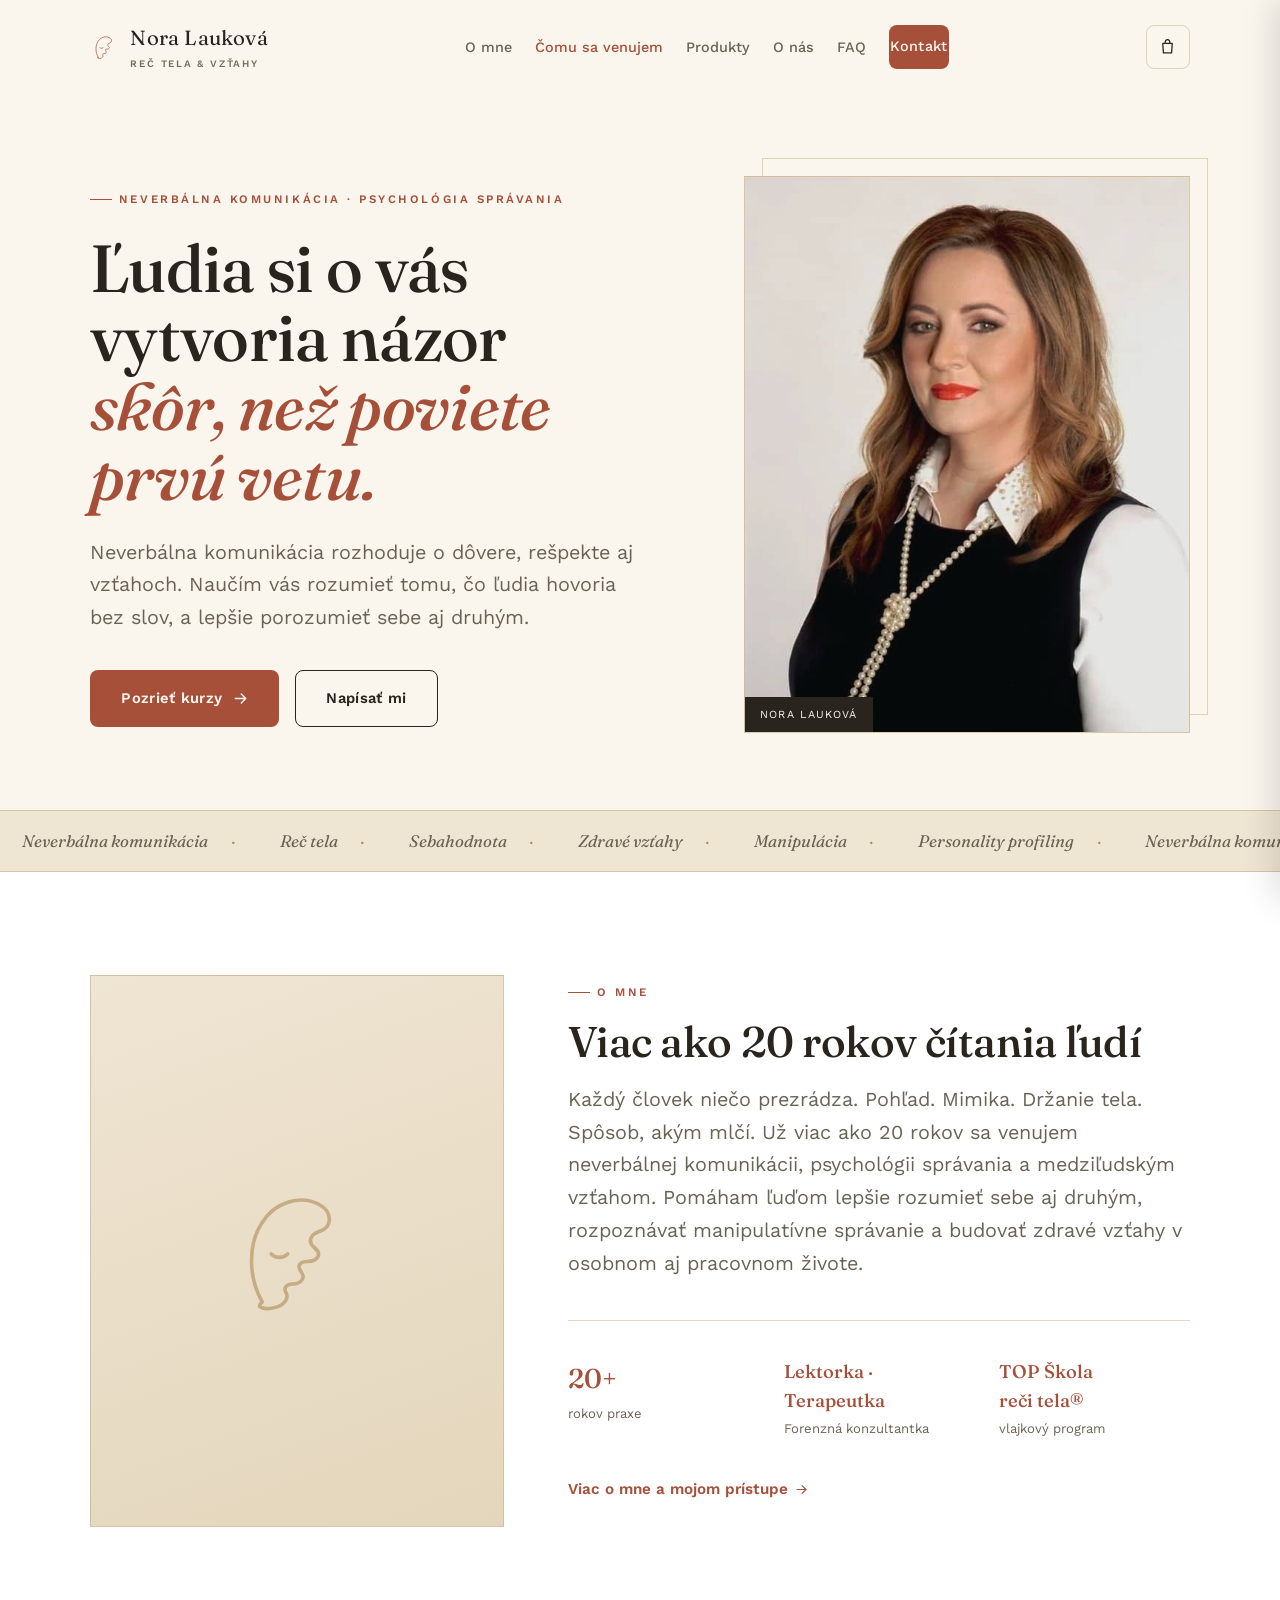
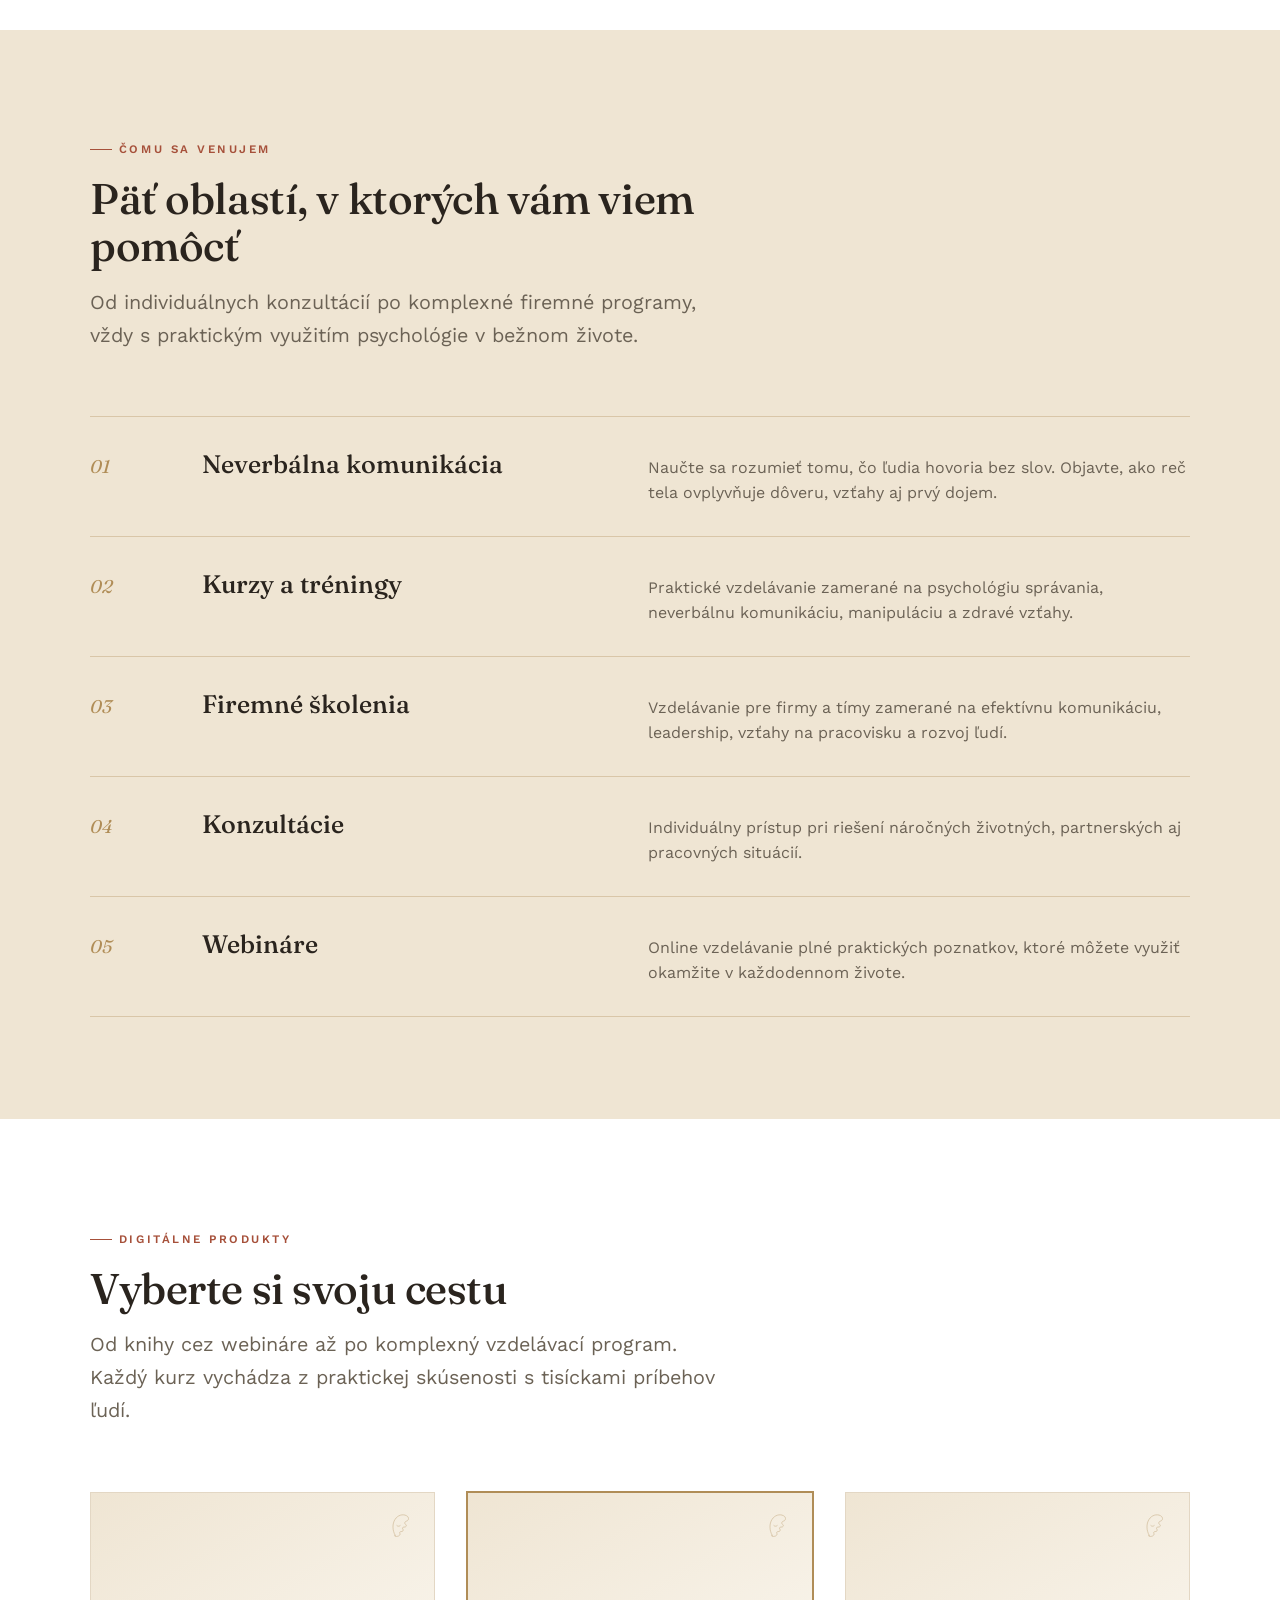
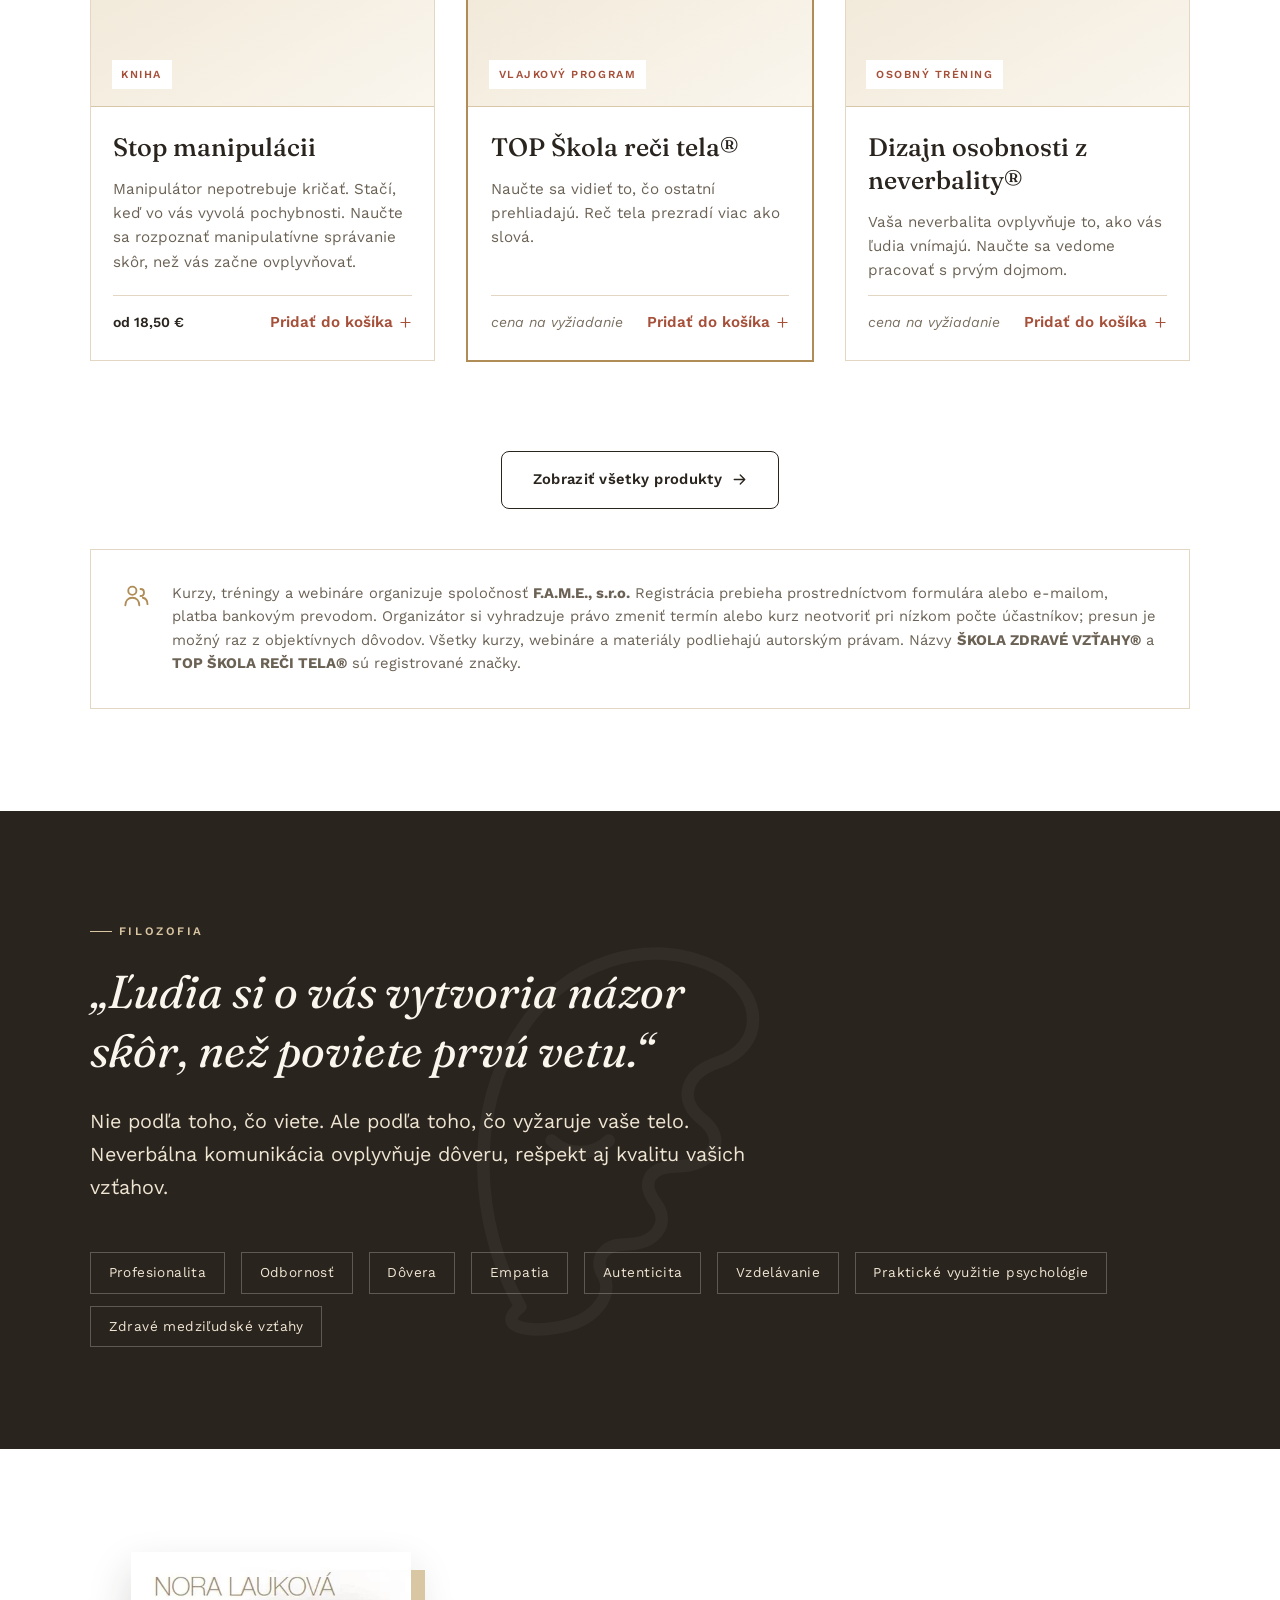
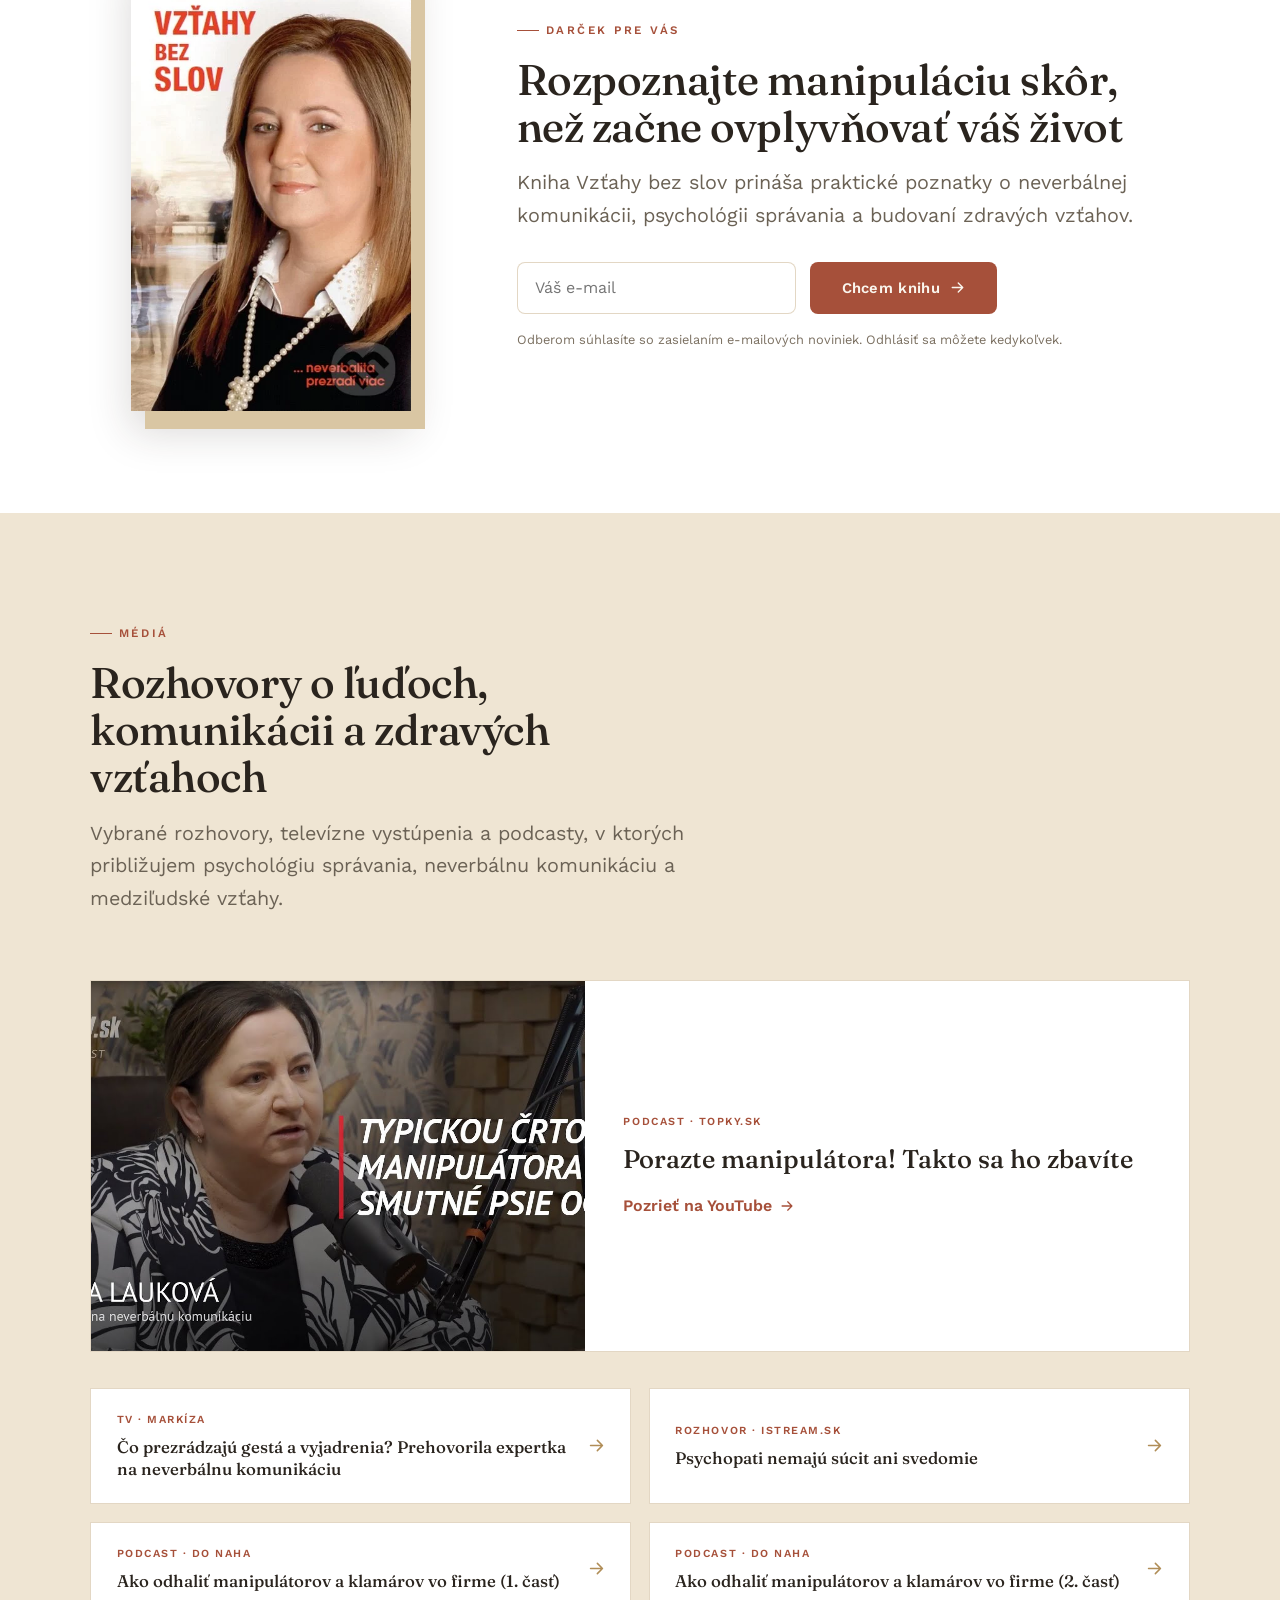
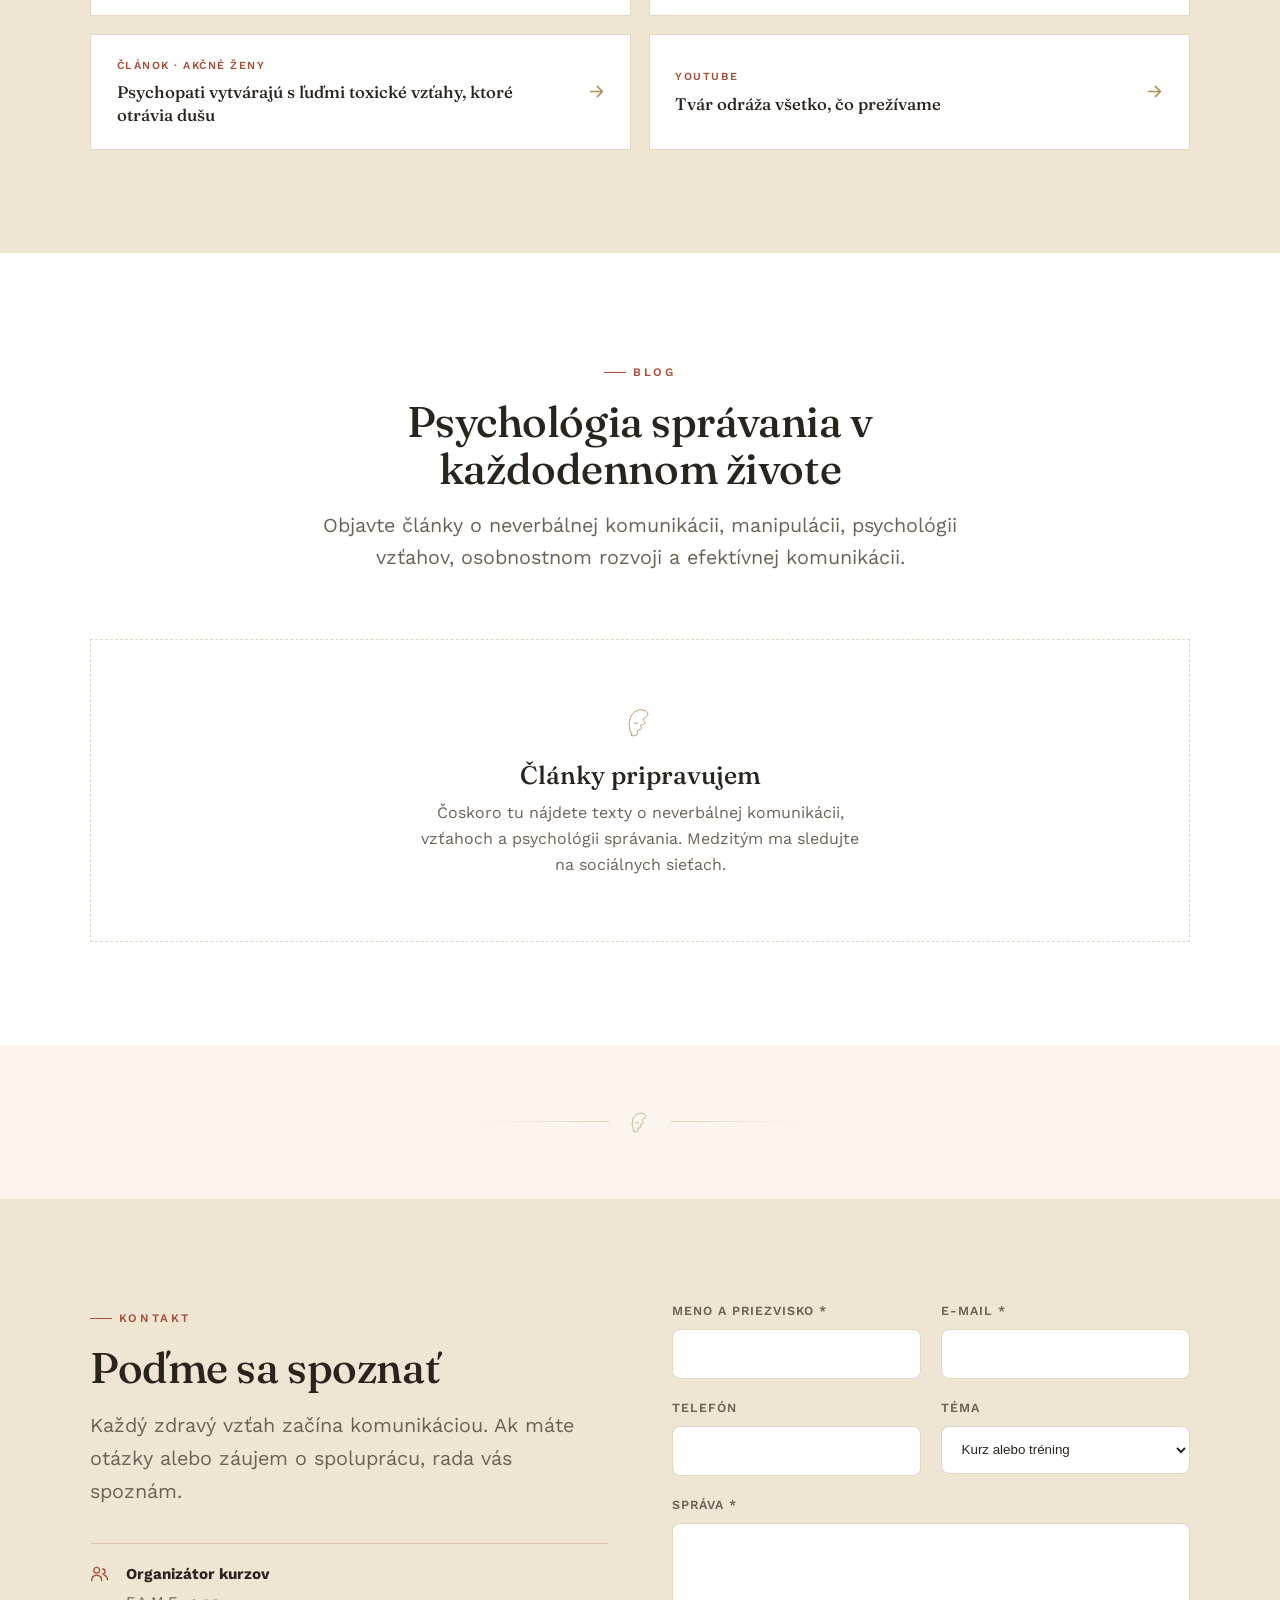
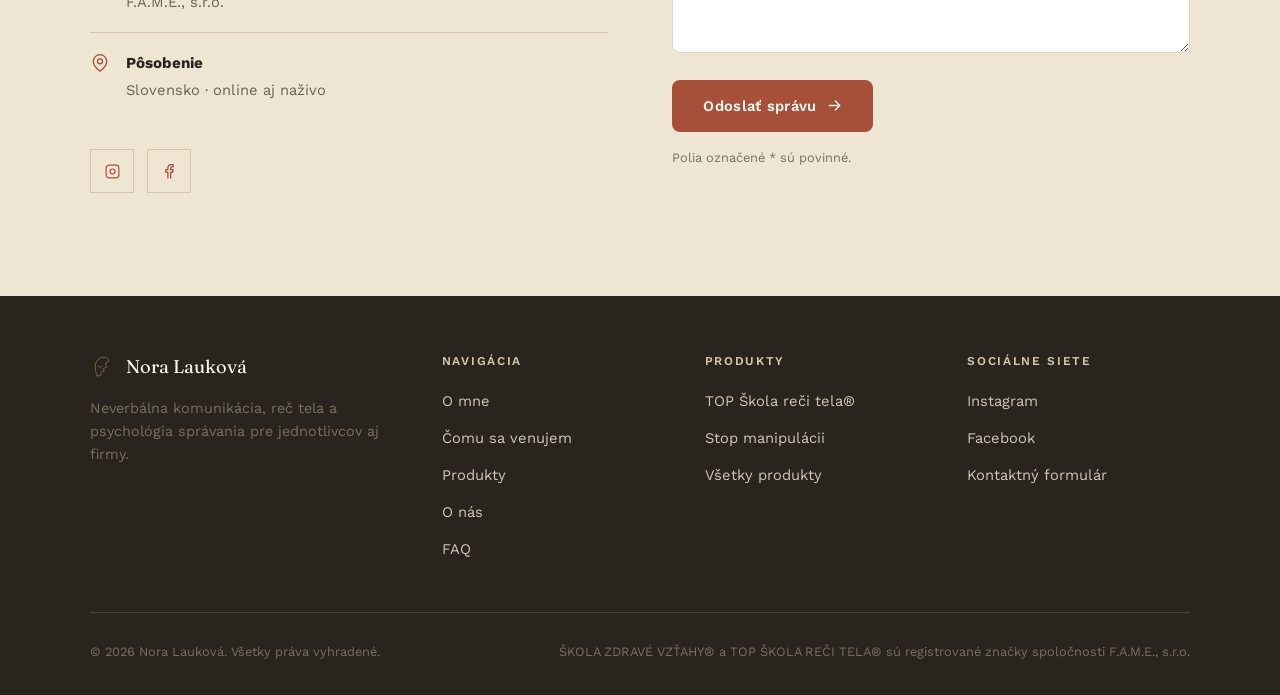
==== commit 7d430963: "Update hero copy and Nora's photo Rewrite hero, o mne, čomu sa venujem, kurzy, filozofia, kniha, méd" ====
--- a/index.html
+++ b/index.html
@@ -100,8 +100,8 @@
         <div class="hero-eyebrow-row">
           <span class="eyebrow">Neverbálna komunikácia · Psychológia správania</span>
         </div>
-        <h1>Rozumiem ľuďom.<br><em>Naučím to aj vás.</em></h1>
-        <p class="lede">Nora Lauková, odborníčka na verbálnu a neverbálnu komunikáciu, lektorka, terapeutka a forenzná konzultantka s viac ako 20-ročnou praxou v analýze osobnosti, reči tela a medziľudských vzťahov.</p>
+        <h1>Ľudia si o vás vytvoria názor<br><em>skôr, než poviete prvú vetu.</em></h1>
+        <p class="lede">Neverbálna komunikácia rozhoduje o dôvere, rešpekte aj vzťahoch. Naučím vás rozumieť tomu, čo ľudia hovoria bez slov, a lepšie porozumieť sebe aj druhým.</p>
         <div class="hero-actions">
           <a href="produkty.html" class="btn btn-primary">
             Pozrieť kurzy
@@ -135,9 +135,7 @@
       <div class="about-copy" data-reveal>
         <span class="eyebrow">O mne</span>
         <h2 style="margin-top:1rem;">Viac ako 20 rokov čítania ľudí</h2>
-        <p class="lede" style="margin-top:1.2rem;">Ľudia komunikujú neustále, aj vtedy, keď nepovedia ani slovo. Venujem sa tomu, aby ste tejto reči rozumeli aj vy.</p>
-        <p>Som slovenská odborníčka na verbálnu a neverbálnu komunikáciu, lektorka, terapeutka a forenzná konzultantka. Viac ako 20 rokov sa venujem analýze osobnosti, reči tela, medziľudským vzťahom a psychológii ľudského správania.</p>
-        <p>Vzdelávam jednotlivcov aj firmy v komunikácii, budovaní zdravých vzťahov, sebapoznaní a v čítaní ľudí prostredníctvom ich neverbálnych prejavov. Pomáham lepšie rozumieť sebe, správne čítať správanie druhých, rozpoznať manipuláciu a toxických ľudí a budovať vzťahy, ktoré fungujú doma aj v práci.</p>
+        <p class="lede" style="margin-top:1.2rem;">Každý človek niečo prezrádza. Pohľad. Mimika. Držanie tela. Spôsob, akým mlčí. Už viac ako 20 rokov sa venujem neverbálnej komunikácii, psychológii správania a medziľudským vzťahom. Pomáham ľuďom lepšie rozumieť sebe aj druhým, rozpoznávať manipulatívne správanie a budovať zdravé vzťahy v osobnom aj pracovnom živote.</p>
         <div class="about-stats">
           <div class="about-stat"><b>20+</b><span>rokov praxe</span></div>
           <div class="about-stat"><b style="font-size:1.15rem;">Lektorka · Terapeutka</b><span>Forenzná konzultantka</span></div>
@@ -162,27 +160,27 @@
         <div class="focus-item">
           <span class="focus-num">01</span>
           <h3>Neverbálna komunikácia</h3>
-          <p>Analýza reči tela, mimiky, gest a postoja: ako čítať ľudí a rozpoznať nesúlad medzi slovami a skutočným správaním.</p>
+          <p>Naučte sa rozumieť tomu, čo ľudia hovoria bez slov. Objavte, ako reč tela ovplyvňuje dôveru, vzťahy aj prvý dojem.</p>
         </div>
         <div class="focus-item">
           <span class="focus-num">02</span>
           <h3>Kurzy a tréningy</h3>
-          <p>Online aj osobné kurzy zamerané na sebahodnotu, asertivitu, ego, manipuláciu, toxické vzťahy a personality profiling.</p>
+          <p>Praktické vzdelávanie zamerané na psychológiu správania, neverbálnu komunikáciu, manipuláciu a zdravé vzťahy.</p>
         </div>
         <div class="focus-item">
           <span class="focus-num">03</span>
           <h3>Firemné školenia</h3>
-          <p>Vzdelávanie zamestnancov a manažérov v komunikácii, leadershipe, neverbálnej komunikácii a budovaní tímov.</p>
+          <p>Vzdelávanie pre firmy a tímy zamerané na efektívnu komunikáciu, leadership, vzťahy na pracovisku a rozvoj ľudí.</p>
         </div>
         <div class="focus-item">
           <span class="focus-num">04</span>
           <h3>Konzultácie</h3>
-          <p>Individuálna práca zameraná na lepšie porozumenie sebe, druhým ľuďom a vzťahom, v ktorých sa práve nachádzate.</p>
+          <p>Individuálny prístup pri riešení náročných životných, partnerských aj pracovných situácií.</p>
         </div>
         <div class="focus-item">
           <span class="focus-num">05</span>
           <h3>Webináre</h3>
-          <p>Pravidelné online školenia pre širokú verejnosť na aktuálne témy komunikácie a psychológie správania.</p>
+          <p>Online vzdelávanie plné praktických poznatkov, ktoré môžete využiť okamžite v každodennom živote.</p>
         </div>
       </div>
     </div>
@@ -203,7 +201,7 @@
           <div class="course-visual"><span class="course-kicker">Kniha</span><svg class="mark"><use href="#mark-profile"/></svg></div>
           <div class="course-body">
             <h3><a href="produkty.html#stop-manipulacii">Stop manipulácii</a></h3>
-            <p>Rozpoznávanie manipulatívneho správania, psychologických hier a obrana voči manipulátorom v osobnom aj pracovnom živote.</p>
+            <p>Manipulátor nepotrebuje kričať. Stačí, keď vo vás vyvolá pochybnosti. Naučte sa rozpoznať manipulatívne správanie skôr, než vás začne ovplyvňovať.</p>
             <div class="course-meta">
               <span class="course-price">od 18,50 €</span>
               <button type="button" class="course-link cart-add" data-id="stop-manipulacii" data-name="Stop manipulácii" data-price="18.5" data-kicker="Kniha">Pridať do košíka <svg><use href="#mark-plus"/></svg></button>
@@ -215,7 +213,7 @@
           <div class="course-visual"><span class="course-kicker">Vlajkový program</span><svg class="mark"><use href="#mark-profile"/></svg></div>
           <div class="course-body">
             <h3><a href="produkty.html#top-skola-reci-tela">TOP Škola reči tela®</a></h3>
-            <p>Komplexný vzdelávací program zameraný na detailné štúdium mimiky, gest, postoja tela, očného kontaktu, emócií a osobnosti človeka.</p>
+            <p>Naučte sa vidieť to, čo ostatní prehliadajú. Reč tela prezradí viac ako slová.</p>
             <div class="course-meta">
               <span class="course-price tbd">cena na vyžiadanie</span>
               <button type="button" class="course-link cart-add" data-id="top-skola-reci-tela" data-name="TOP Škola reči tela®" data-price="" data-kicker="Vlajkový program">Pridať do košíka <svg><use href="#mark-plus"/></svg></button>
@@ -227,7 +225,7 @@
           <div class="course-visual"><span class="course-kicker">Osobný tréning</span><svg class="mark"><use href="#mark-profile"/></svg></div>
           <div class="course-body">
             <h3><a href="produkty.html#dizajn-osobnosti">Dizajn osobnosti z neverbality®</a></h3>
-            <p>Analýza osobnosti človeka prostredníctvom neverbálnej komunikácie (mimiky, gest a držania tela) a odhaľovanie nesúladu medzi slovami a správaním.</p>
+            <p>Vaša neverbalita ovplyvňuje to, ako vás ľudia vnímajú. Naučte sa vedome pracovať s prvým dojmom.</p>
             <div class="course-meta">
               <span class="course-price tbd">cena na vyžiadanie</span>
               <button type="button" class="course-link cart-add" data-id="dizajn-osobnosti" data-name="Dizajn osobnosti z neverbality®" data-price="" data-kicker="Osobný tréning">Pridať do košíka <svg><use href="#mark-plus"/></svg></button>
@@ -253,8 +251,8 @@
     <svg class="mark"><use href="#mark-profile"/></svg>
     <div class="container">
       <span class="eyebrow">Filozofia</span>
-      <p class="philosophy-quote" style="margin-top:1.4rem;" data-reveal>„Ľudia komunikujú neustále, aj keď nič nepovedia.“</p>
-      <p class="lede" style="color:var(--sand); margin-top:1.6rem; max-width:56ch;" data-reveal>Neverbálna komunikácia ovplyvňuje prvý dojem, dôveru, autoritu, vzťahy aj úspech v práci a v partnerstve. Preto k svojej práci pristupujem s dôrazom na tieto hodnoty:</p>
+      <p class="philosophy-quote" style="margin-top:1.4rem;" data-reveal>„Ľudia si o vás vytvoria názor skôr, než poviete prvú vetu.“</p>
+      <p class="lede" style="color:var(--sand); margin-top:1.6rem; max-width:56ch;" data-reveal>Nie podľa toho, čo viete. Ale podľa toho, čo vyžaruje vaše telo. Neverbálna komunikácia ovplyvňuje dôveru, rešpekt aj kvalitu vašich vzťahov.</p>
       <div class="values-row" data-reveal>
         <span class="value-chip">Profesionalita</span>
         <span class="value-chip">Odbornosť</span>
@@ -276,8 +274,8 @@
       </div>
       <div class="newsletter-copy" data-reveal>
         <span class="eyebrow">Darček pre vás</span>
-        <h2 style="margin-top:1rem;">Získajte knihu Vzťahy bez slov</h2>
-        <p class="lede">Prihláste sa na odber e-mailových noviniek a knihu Vzťahy bez slov dostanete ako darček. Okrem toho vám budem občas posielať tipy na tému reči tela, vzťahov a rozpoznávania manipulácie.</p>
+        <h2 style="margin-top:1rem;">Rozpoznajte manipuláciu skôr, než začne ovplyvňovať váš život</h2>
+        <p class="lede">Kniha Vzťahy bez slov prináša praktické poznatky o neverbálnej komunikácii, psychológii správania a budovaní zdravých vzťahov.</p>
         <form class="newsletter-form" data-newsletter-form>
           <input type="email" name="email" placeholder="Váš e-mail" required aria-label="Váš e-mail">
           <button type="submit" class="btn btn-primary">Chcem knihu <svg><use href="#mark-arrow"/></svg></button>
@@ -294,8 +292,8 @@
     <div class="container">
       <div class="section-head" data-reveal>
         <span class="eyebrow">Médiá</span>
-        <h2>Rozhovory, podcasty a TV</h2>
-        <p class="lede">Výber z verejných rozhovorov a vystúpení na tému neverbálnej komunikácie, manipulácie a toxických vzťahov.</p>
+        <h2>Rozhovory o ľuďoch, komunikácii a zdravých vzťahoch</h2>
+        <p class="lede">Vybrané rozhovory, televízne vystúpenia a podcasty, v ktorých približujem psychológiu správania, neverbálnu komunikáciu a medziľudské vzťahy.</p>
       </div>
       <div class="media-grid" data-reveal>
         <a class="media-featured" href="https://www.youtube.com/watch?v=l2whN6i7tfg" target="_blank" rel="noopener">
@@ -341,7 +339,8 @@
     <div class="container">
       <div class="section-head center" data-reveal>
         <span class="eyebrow">Blog</span>
-        <h2>Čítanie na tému ľudí a vzťahov</h2>
+        <h2>Psychológia správania v každodennom živote</h2>
+        <p class="lede">Objavte články o neverbálnej komunikácii, manipulácii, psychológii vzťahov, osobnostnom rozvoji a efektívnej komunikácii.</p>
       </div>
       <div class="coming-soon" data-reveal>
         <svg class="mark"><use href="#mark-profile"/></svg>
@@ -359,7 +358,7 @@
       <div class="contact-info" data-reveal>
         <span class="eyebrow">Kontakt</span>
         <h2 style="margin-top:1rem;">Poďme sa spoznať</h2>
-        <p class="lede">Máte otázku ku kurzu, záujem o firemné školenie alebo si chcete dohodnúť konzultáciu? Napíšte mi. Odpovedám osobne.</p>
+        <p class="lede">Každý zdravý vzťah začína komunikáciou. Ak máte otázky alebo záujem o spoluprácu, rada vás spoznám.</p>
 
         <div class="contact-detail">
           <svg class="mark"><use href="#mark-users"/></svg>
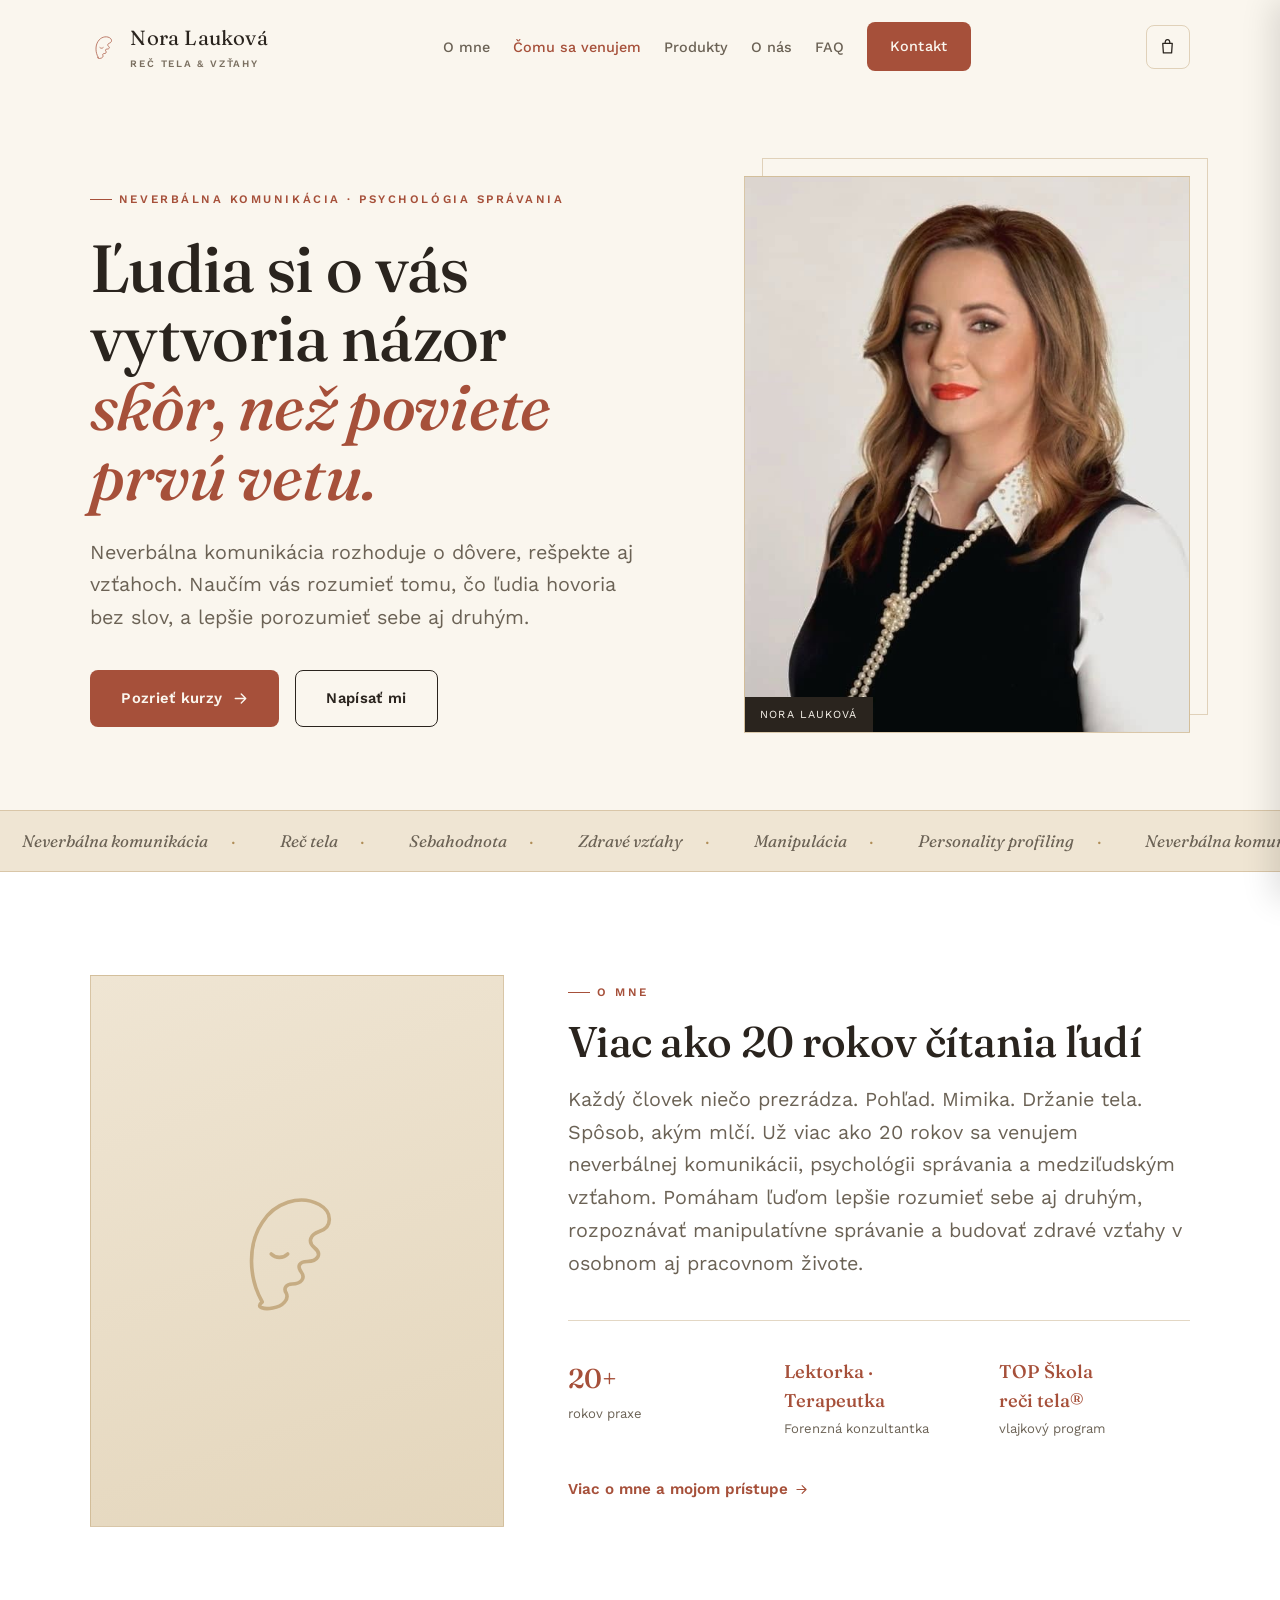
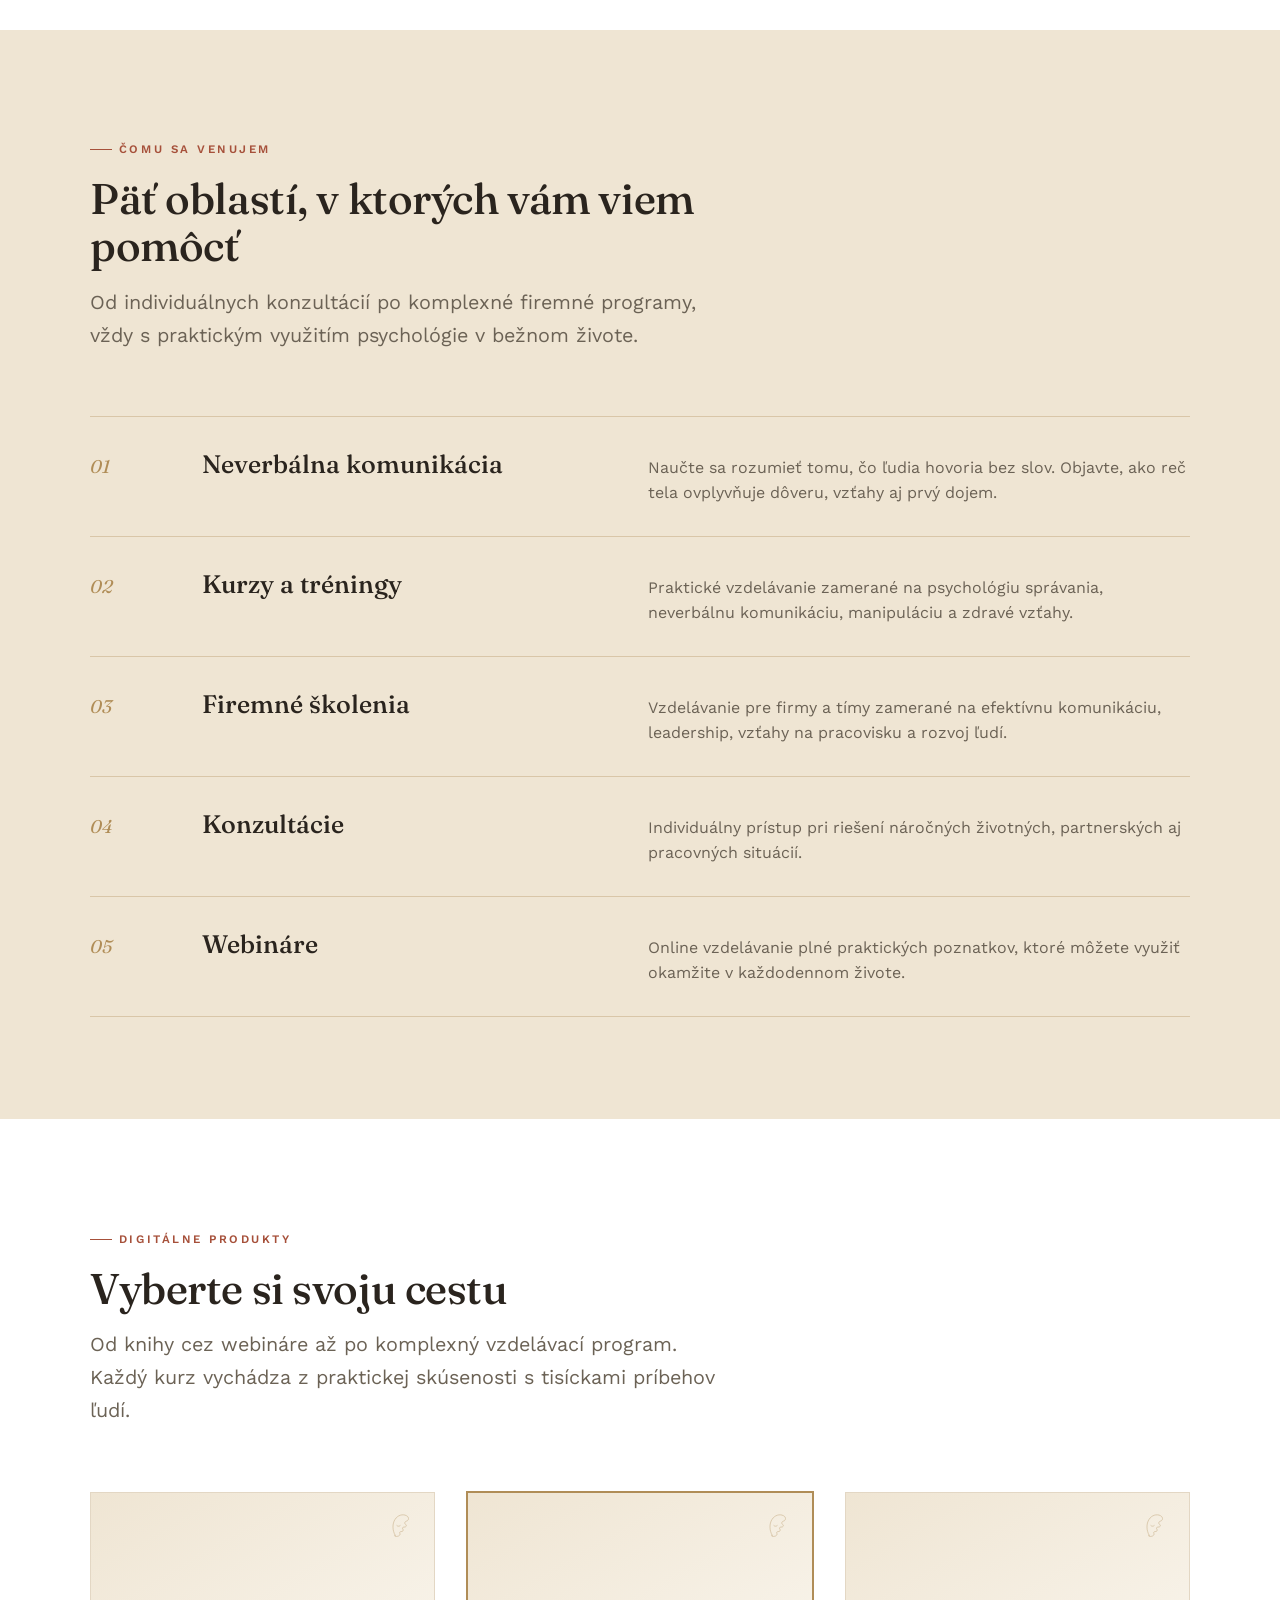
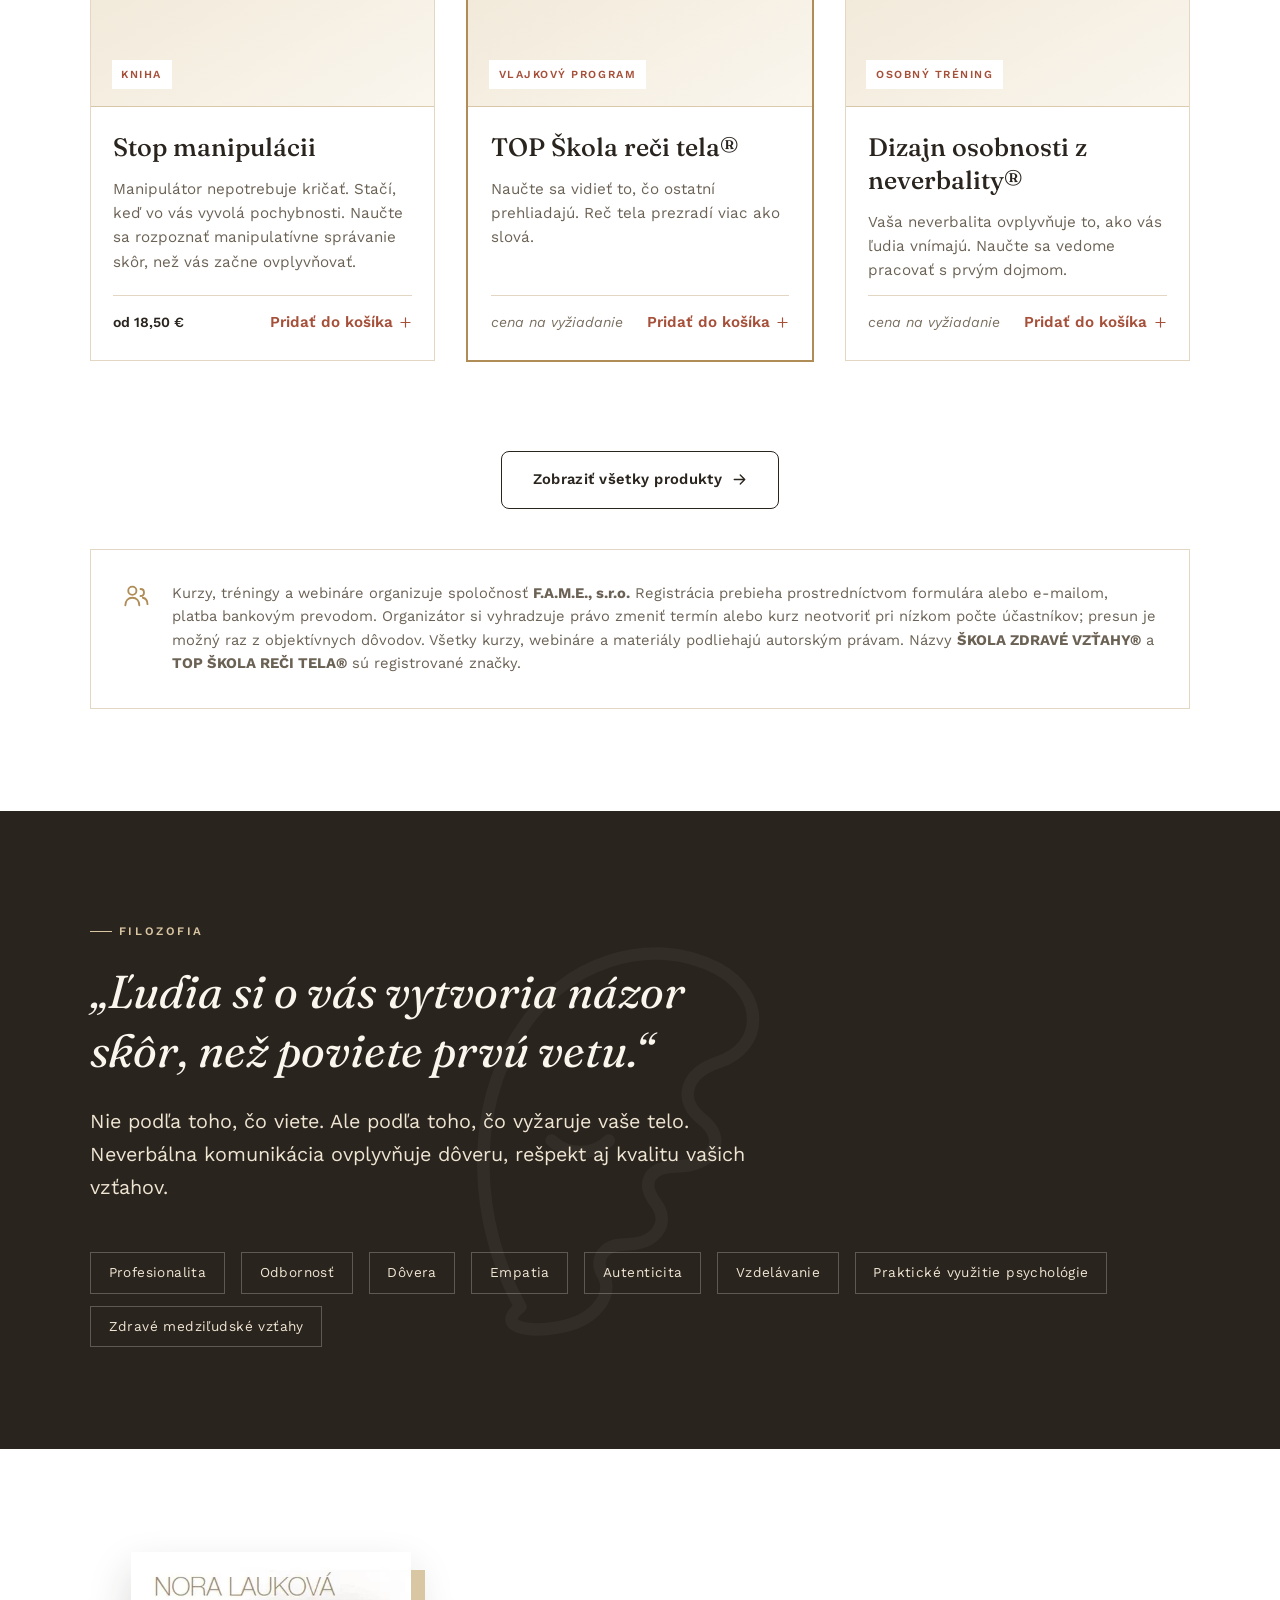
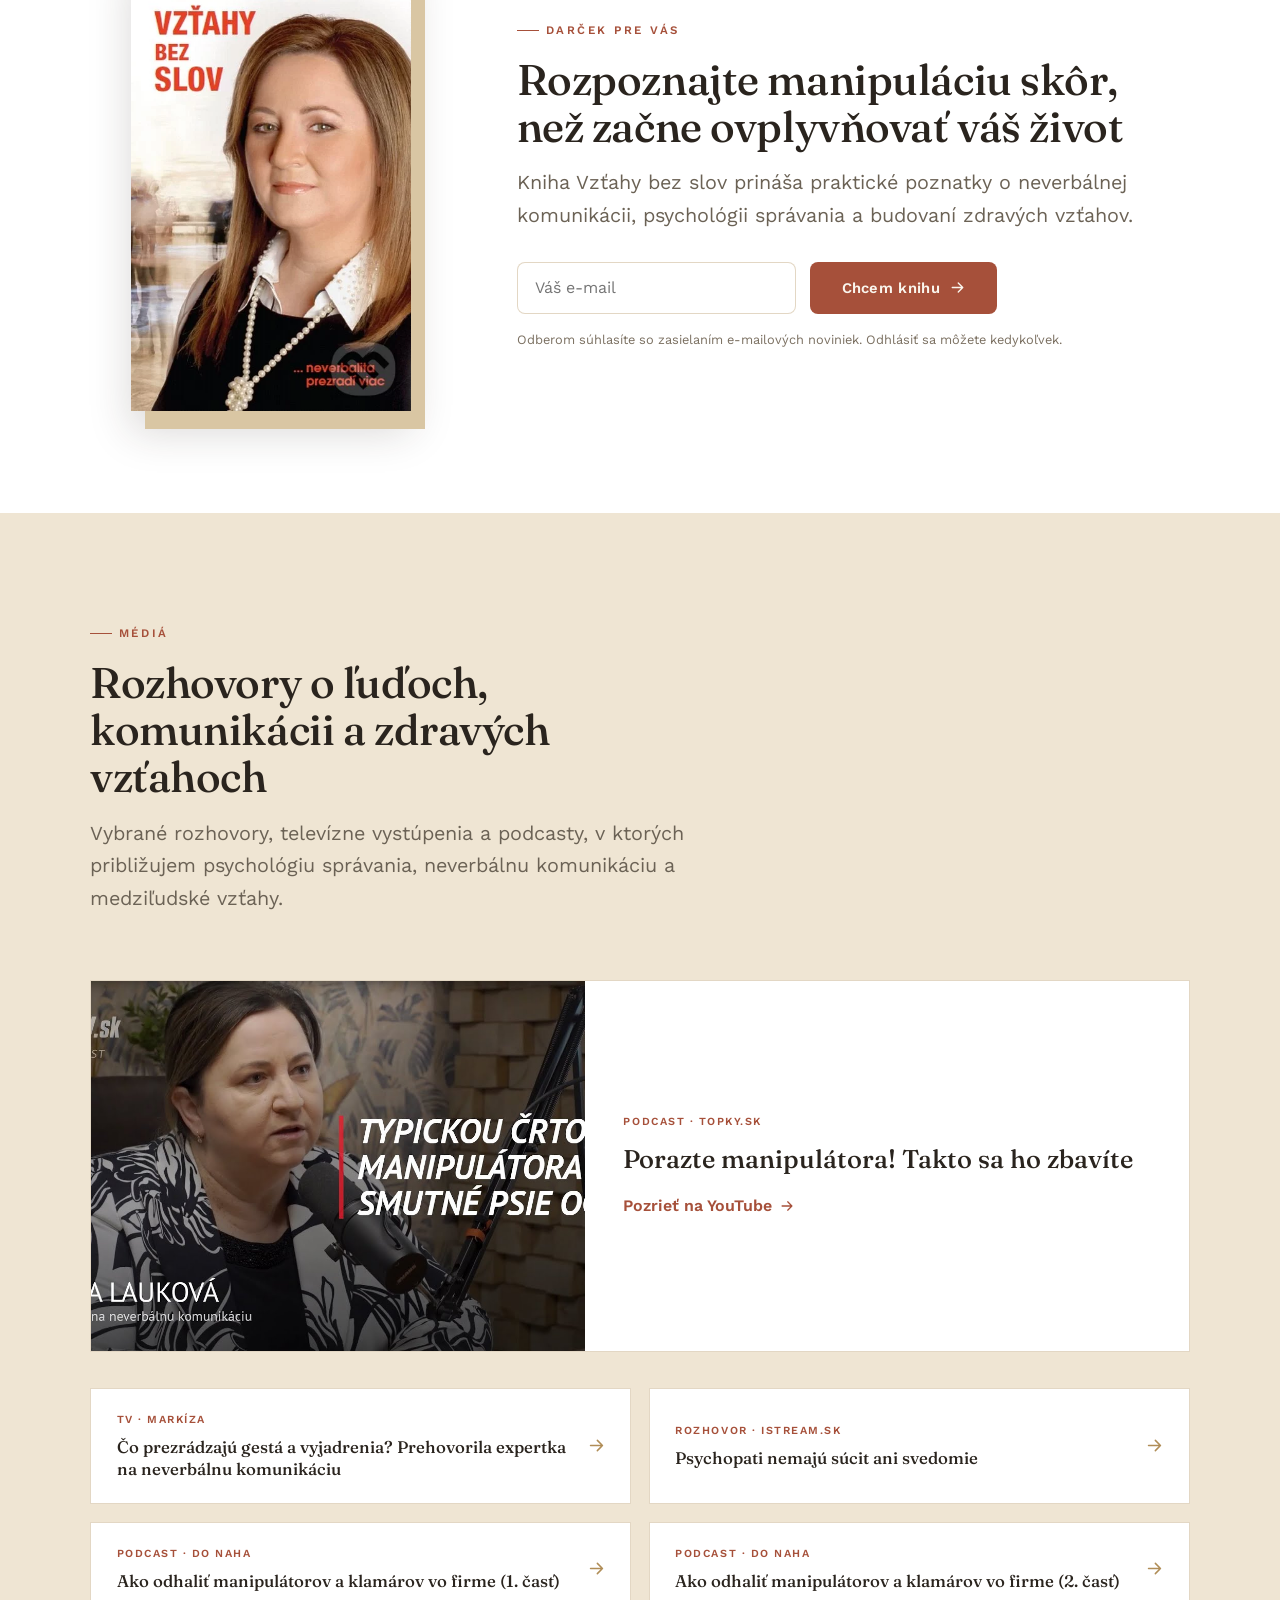
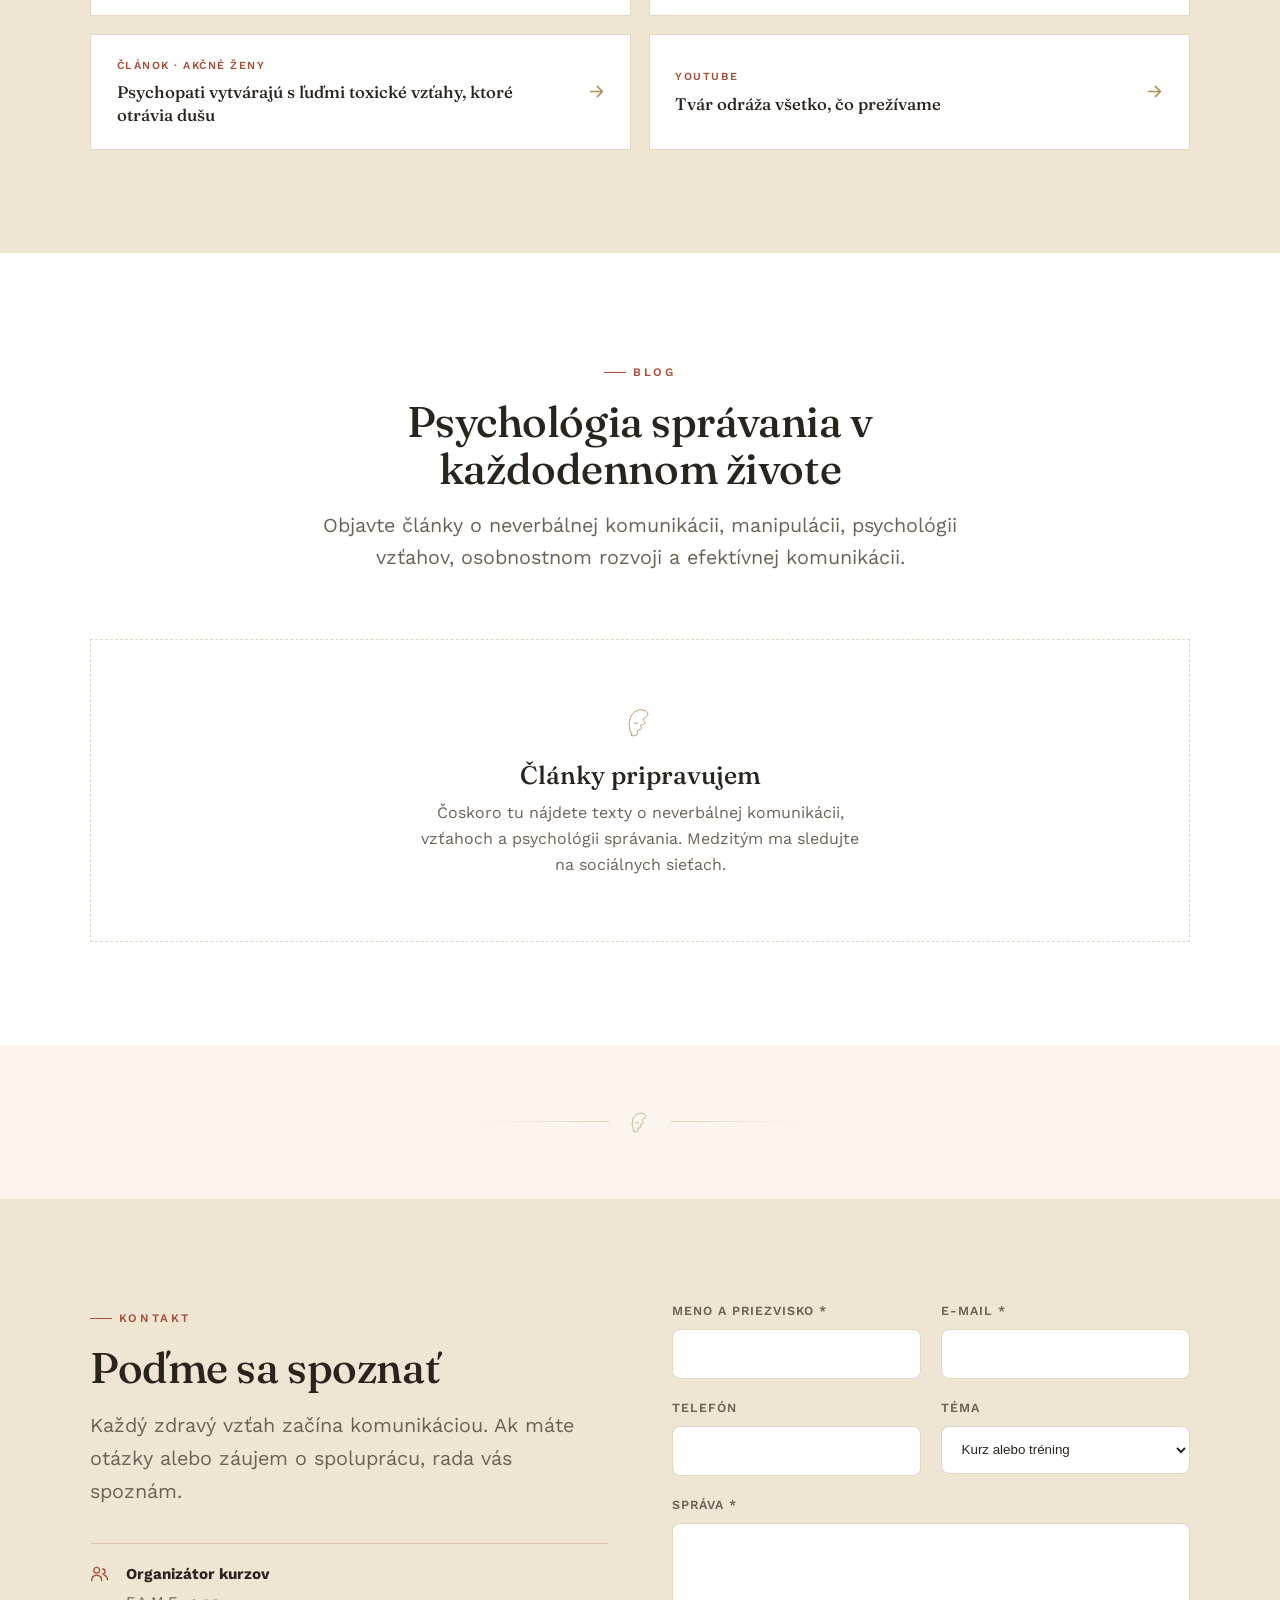
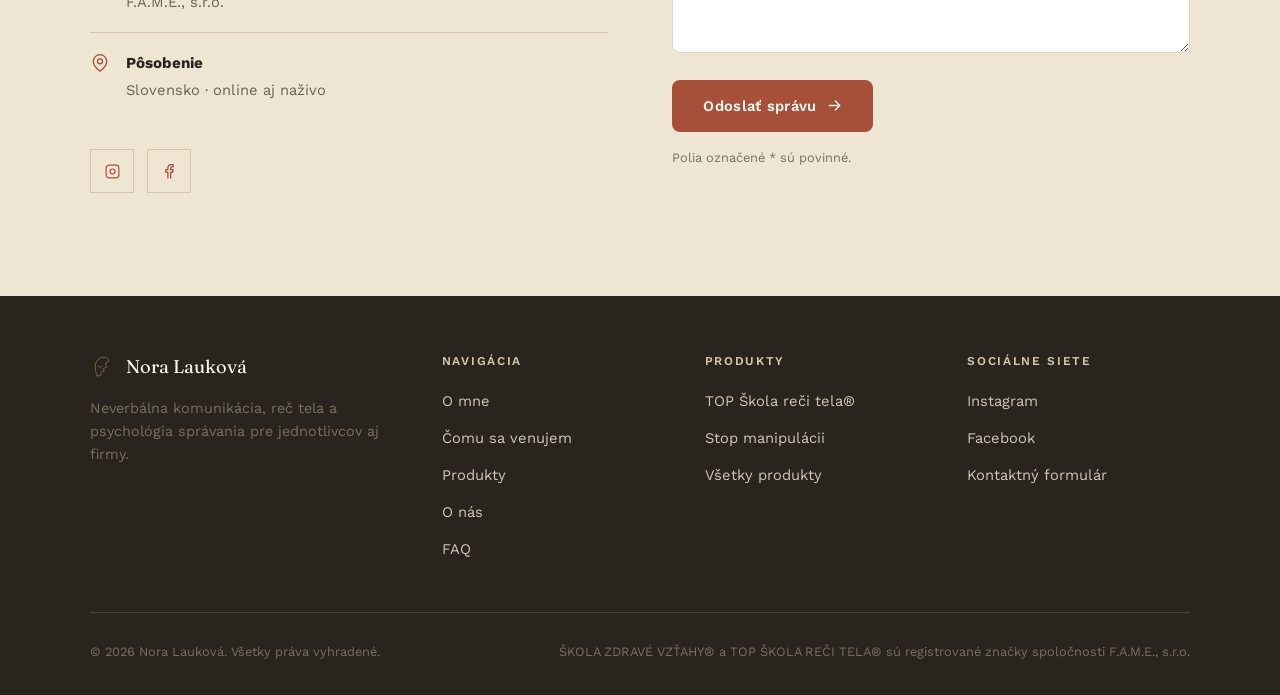
==== commit d954e3bb: "Add richer scroll/hover animations inspired by valyou.sk - Staggered fade/zoom/slide reveal variants" ====
--- a/index.html
+++ b/index.html
@@ -137,7 +137,7 @@
         <h2 style="margin-top:1rem;">Viac ako 20 rokov čítania ľudí</h2>
         <p class="lede" style="margin-top:1.2rem;">Každý človek niečo prezrádza. Pohľad. Mimika. Držanie tela. Spôsob, akým mlčí. Už viac ako 20 rokov sa venujem neverbálnej komunikácii, psychológii správania a medziľudským vzťahom. Pomáham ľuďom lepšie rozumieť sebe aj druhým, rozpoznávať manipulatívne správanie a budovať zdravé vzťahy v osobnom aj pracovnom živote.</p>
         <div class="about-stats">
-          <div class="about-stat"><b>20+</b><span>rokov praxe</span></div>
+          <div class="about-stat"><b data-count-to="20">0+</b><span>rokov praxe</span></div>
           <div class="about-stat"><b style="font-size:1.15rem;">Lektorka · Terapeutka</b><span>Forenzná konzultantka</span></div>
           <div class="about-stat"><b style="font-size:1.15rem;">TOP Škola<br>reči tela®</b><span>vlajkový program</span></div>
         </div>
--- a/css/style.css
+++ b/css/style.css
@@ -122,24 +122,26 @@
   font-weight:600;
   letter-spacing:.02em;
   border:1px solid transparent;
-  transition:background .25s ease, color .25s ease, border-color .25s ease, transform .25s ease;
+  transition:background .25s ease, color .25s ease, border-color .25s ease, transform .25s ease, box-shadow .25s ease;
   white-space:nowrap;
 }
 .btn svg{ width:15px; height:15px; transition:transform .25s ease; flex-shrink:0; }
 .btn:hover svg{ transform:translateX(3px); }
+.btn:hover{ transform:translateY(-2px); }
+.btn:active{ transform:translateY(0); }
 
 .btn-primary{
   background:var(--terracotta);
   color:var(--cream);
 }
-.btn-primary:hover{ background:var(--terracotta-dk); }
+.btn-primary:hover{ background:var(--terracotta-dk); box-shadow:0 10px 24px -8px rgba(166,80,58,.55); }
 
 .btn-outline{
   background:transparent;
   color:var(--ink);
   border-color:var(--ink);
 }
-.btn-outline:hover{ background:var(--ink); color:var(--cream); }
+.btn-outline:hover{ background:var(--ink); color:var(--cream); box-shadow:0 10px 24px -10px rgba(42,36,30,.4); }
 
 .btn-ghost-gold{
   background:transparent;
@@ -148,6 +150,32 @@
   padding:.85rem 1.5rem;
 }
 .btn-ghost-gold:hover{ border-color:var(--gold); background:rgba(176,141,87,.08); }
+
+/* ---------- custom cursor (desktop, fine pointer only) ---------- */
+.cursor-dot, .cursor-dot-outline{
+  position:fixed;
+  top:0; left:0;
+  border-radius:50%;
+  pointer-events:none;
+  z-index:300;
+  opacity:0;
+  transform:translate(-50%,-50%);
+  transition:opacity .3s ease, width .25s ease, height .25s ease;
+}
+.cursor-dot{
+  width:7px; height:7px;
+  background:var(--terracotta);
+}
+.cursor-dot-outline{
+  width:34px; height:34px;
+  border:1px solid var(--gold);
+}
+.has-custom-cursor .cursor-dot,
+.has-custom-cursor .cursor-dot-outline{ opacity:1; }
+.has-custom-cursor .cursor-dot.is-active{ width:10px; height:10px; }
+.has-custom-cursor .cursor-dot-outline.is-active{ width:52px; height:52px; border-color:var(--terracotta); }
+.has-custom-cursor{ cursor:none; }
+.has-custom-cursor a, .has-custom-cursor button{ cursor:none; }
 
 /* ---------- signature mark (continuous-line profile) ---------- */
 .mark{ display:block; }
@@ -236,7 +264,7 @@
 .nav-list a:hover, .nav-list a.is-active{ color:var(--terracotta); }
 .nav-list a.btn-primary,
 .nav-list a.btn-primary:hover,
-.nav-list a.btn-primary.is-active{ color:var(--cream); }
+.nav-list a.btn-primary.is-active{ color:var(--cream); padding:.75rem 1.4rem; }
 .nav-list a::after{
   content:"";
   position:absolute; left:0; right:100%; bottom:-2px;
@@ -442,6 +470,21 @@
 .hero-copy .lede{ max-width:46ch; margin-bottom:2.2rem; }
 .hero-actions{ display:flex; flex-wrap:wrap; gap:1rem; }
 
+@keyframes heroRise{
+  from{ opacity:0; transform:translateY(26px); }
+  to{ opacity:1; transform:translateY(0); }
+}
+.hero-eyebrow-row,
+.hero-copy h1,
+.hero-copy .lede,
+.hero-actions{
+  animation:heroRise .9s cubic-bezier(.22,.61,.36,1) both;
+}
+.hero-eyebrow-row{ animation-delay:.05s; }
+.hero-copy h1{ animation-delay:.18s; }
+.hero-copy .lede{ animation-delay:.34s; }
+.hero-actions{ animation-delay:.48s; }
+
 .hero-portrait{
   position:relative;
   width:100%;
@@ -461,7 +504,9 @@
   width:100%; height:100%;
   object-fit:cover;
   object-position:center 18%;
-}
+  transition:transform .8s cubic-bezier(.22,.61,.36,1);
+}
+.hero-portrait:hover .hero-portrait-frame img{ transform:scale(1.045); }
 .hero-portrait-frame .mark{
   width:58%; height:58%;
   color:var(--gold);
@@ -518,6 +563,9 @@
 }
 @media (prefers-reduced-motion: reduce){
   .marquee-track{ animation:none; }
+  .hero-eyebrow-row, .hero-copy h1, .hero-copy .lede, .hero-actions{ animation:none; opacity:1; }
+  [data-reveal]{ transition:none; opacity:1; transform:none; }
+  .cursor-dot, .cursor-dot-outline{ display:none; }
 }
 
 /* ==========================================================================
@@ -555,7 +603,9 @@
   width:100%; height:100%;
   object-fit:cover;
   object-position:center 15%;
-}
+  transition:transform .8s cubic-bezier(.22,.61,.36,1);
+}
+.about-portrait:hover img{ transform:scale(1.045); }
 .about-portrait .mark{ width:44%; color:var(--gold); opacity:.6; }
 .about-copy p + p{ margin-top:1.1rem; }
 .about-copy .lede{ margin-bottom:1.3rem; }
@@ -612,6 +662,12 @@
   border:1px solid var(--gold-line);
   display:flex;
   flex-direction:column;
+  transition:transform .35s cubic-bezier(.22,.61,.36,1), box-shadow .35s ease, border-color .35s ease;
+}
+.course-card:hover{
+  transform:translateY(-6px);
+  border-color:var(--gold);
+  box-shadow:0 20px 40px -22px rgba(42,36,30,.35);
 }
 .course-card.is-flagship{
   border-color:var(--gold);
@@ -625,7 +681,8 @@
   padding:1.1rem 1.3rem;
   border-bottom:1px solid var(--gold-line);
 }
-.course-visual .mark{ position:absolute; top:1.1rem; right:1.1rem; width:30px; height:30px; color:var(--gold); opacity:.5; }
+.course-visual .mark{ position:absolute; top:1.1rem; right:1.1rem; width:30px; height:30px; color:var(--gold); opacity:.5; transition:transform .5s cubic-bezier(.22,.61,.36,1); }
+.course-card:hover .course-visual .mark{ transform:scale(1.15) rotate(-4deg); }
 .course-kicker{
   font-size:.68rem;
   letter-spacing:.14em;
@@ -683,6 +740,11 @@
   width:100%;
   max-width:280px;
   box-shadow:14px 18px 0 var(--gold-soft), 0 20px 40px rgba(42,36,30,.18);
+  transition:transform .4s cubic-bezier(.22,.61,.36,1), box-shadow .4s ease;
+}
+.newsletter-book:hover img{
+  transform:translate(-4px,-4px);
+  box-shadow:18px 22px 0 var(--gold-soft), 0 26px 48px rgba(42,36,30,.24);
 }
 .newsletter-copy .lede{ margin:1.1rem 0 1.8rem; }
 .newsletter-form{
@@ -776,7 +838,7 @@
   border:1px solid var(--gold-line);
   transition:border-color .25s ease, transform .25s ease;
 }
-.media-card:hover{ border-color:var(--gold); transform:translateY(-2px); }
+.media-card:hover{ border-color:var(--gold); transform:translateY(-2px); box-shadow:0 14px 30px -20px rgba(42,36,30,.3); }
 .media-source{
   font-size:.68rem;
   letter-spacing:.14em;
@@ -799,9 +861,10 @@
   transition:border-color .25s ease;
   margin-bottom:1.1rem;
 }
-.media-featured:hover{ border-color:var(--gold); }
-.media-featured-visual{ position:relative; aspect-ratio:4/3; }
-.media-featured-visual img{ width:100%; height:100%; object-fit:cover; }
+.media-featured:hover{ border-color:var(--gold); box-shadow:0 20px 40px -24px rgba(42,36,30,.35); }
+.media-featured-visual{ position:relative; aspect-ratio:4/3; overflow:hidden; }
+.media-featured-visual img{ width:100%; height:100%; object-fit:cover; transition:transform .6s cubic-bezier(.22,.61,.36,1); }
+.media-featured:hover .media-featured-visual img{ transform:scale(1.06); }
 .media-featured-body{
   padding:clamp(1.5rem,3vw,2.5rem);
   display:flex;
@@ -1012,9 +1075,13 @@
   display:flex;
   align-items:center;
   justify-content:center;
-}
+  overflow:hidden;
+  transition:box-shadow .4s ease;
+}
+.product-row:hover .product-visual{ box-shadow:0 20px 44px -24px rgba(42,36,30,.4); }
 .product-visual.is-flagship{ border-color:var(--gold); box-shadow:0 0 0 1px var(--gold); }
-.product-visual .mark{ width:40%; height:40%; color:var(--gold); opacity:.6; }
+.product-visual .mark{ width:40%; height:40%; color:var(--gold); opacity:.6; transition:transform .6s cubic-bezier(.22,.61,.36,1); }
+.product-row:hover .product-visual .mark{ transform:scale(1.08); }
 .product-visual-caption{
   position:absolute;
   left:-1px; bottom:-1px;
@@ -1070,6 +1137,12 @@
   padding:2rem;
   background:var(--white);
   border:1px solid var(--gold-line);
+  transition:transform .35s cubic-bezier(.22,.61,.36,1), box-shadow .35s ease, border-color .35s ease;
+}
+.pillar-card:hover{
+  transform:translateY(-5px);
+  border-color:var(--gold);
+  box-shadow:0 18px 36px -22px rgba(42,36,30,.3);
 }
 .pillar-card .eyebrow{ margin-bottom:.9rem; }
 .pillar-card p{ color:var(--ink-soft); margin-top:.7rem; }
@@ -1116,9 +1189,59 @@
 [data-reveal]{
   opacity:0;
   transform:translateY(22px);
-  transition:opacity .7s ease, transform .7s ease;
-}
-[data-reveal].is-visible{ opacity:1; transform:translateY(0); }
+  transition:opacity .8s cubic-bezier(.22,.61,.36,1), transform .8s cubic-bezier(.22,.61,.36,1);
+  transition-delay:var(--reveal-delay, 0ms);
+}
+[data-reveal].is-visible{ opacity:1; transform:translateY(0) translateX(0) scale(1); }
+
+[data-reveal="fade"]{ transform:none; }
+[data-reveal="zoom-in"]{ transform:scale(.92); }
+[data-reveal="slide-left"]{ transform:translateX(-32px); }
+[data-reveal="slide-right"]{ transform:translateX(32px); }
+
+/* staggered reveal cascades within grids/lists */
+.courses-grid .course-card:nth-child(1){ --reveal-delay:0ms; }
+.courses-grid .course-card:nth-child(2){ --reveal-delay:100ms; }
+.courses-grid .course-card:nth-child(3){ --reveal-delay:200ms; }
+.courses-grid .course-card:nth-child(4){ --reveal-delay:300ms; }
+
+.focus-list .focus-item:nth-child(1){ --reveal-delay:0ms; }
+.focus-list .focus-item:nth-child(2){ --reveal-delay:80ms; }
+.focus-list .focus-item:nth-child(3){ --reveal-delay:160ms; }
+.focus-list .focus-item:nth-child(4){ --reveal-delay:240ms; }
+.focus-list .focus-item:nth-child(5){ --reveal-delay:320ms; }
+
+.media-grid .media-card:nth-child(2){ --reveal-delay:0ms; }
+.media-grid .media-card:nth-child(3){ --reveal-delay:80ms; }
+.media-grid .media-card:nth-child(4){ --reveal-delay:160ms; }
+.media-grid .media-card:nth-child(5){ --reveal-delay:240ms; }
+.media-grid .media-card:nth-child(6){ --reveal-delay:320ms; }
+.media-grid .media-card:nth-child(7){ --reveal-delay:400ms; }
+
+.values-row .value-chip:nth-child(1){ --reveal-delay:0ms; }
+.values-row .value-chip:nth-child(2){ --reveal-delay:60ms; }
+.values-row .value-chip:nth-child(3){ --reveal-delay:120ms; }
+.values-row .value-chip:nth-child(4){ --reveal-delay:180ms; }
+.values-row .value-chip:nth-child(5){ --reveal-delay:240ms; }
+.values-row .value-chip:nth-child(6){ --reveal-delay:300ms; }
+.values-row .value-chip:nth-child(7){ --reveal-delay:360ms; }
+.values-row .value-chip:nth-child(8){ --reveal-delay:420ms; }
+
+.pillars-grid .pillar-card:nth-child(1),
+.audience-split .audience-card:nth-child(1){ --reveal-delay:0ms; }
+.pillars-grid .pillar-card:nth-child(2),
+.audience-split .audience-card:nth-child(2){ --reveal-delay:120ms; }
+
+.faq-list .faq-item:nth-child(1){ --reveal-delay:0ms; }
+.faq-list .faq-item:nth-child(2){ --reveal-delay:40ms; }
+.faq-list .faq-item:nth-child(3){ --reveal-delay:80ms; }
+.faq-list .faq-item:nth-child(4){ --reveal-delay:120ms; }
+.faq-list .faq-item:nth-child(5){ --reveal-delay:160ms; }
+.faq-list .faq-item:nth-child(6){ --reveal-delay:200ms; }
+.faq-list .faq-item:nth-child(7){ --reveal-delay:240ms; }
+.faq-list .faq-item:nth-child(8){ --reveal-delay:280ms; }
+.faq-list .faq-item:nth-child(9){ --reveal-delay:320ms; }
+.faq-list .faq-item:nth-child(10){ --reveal-delay:360ms; }
 
 /* ==========================================================================
    RESPONSIVE
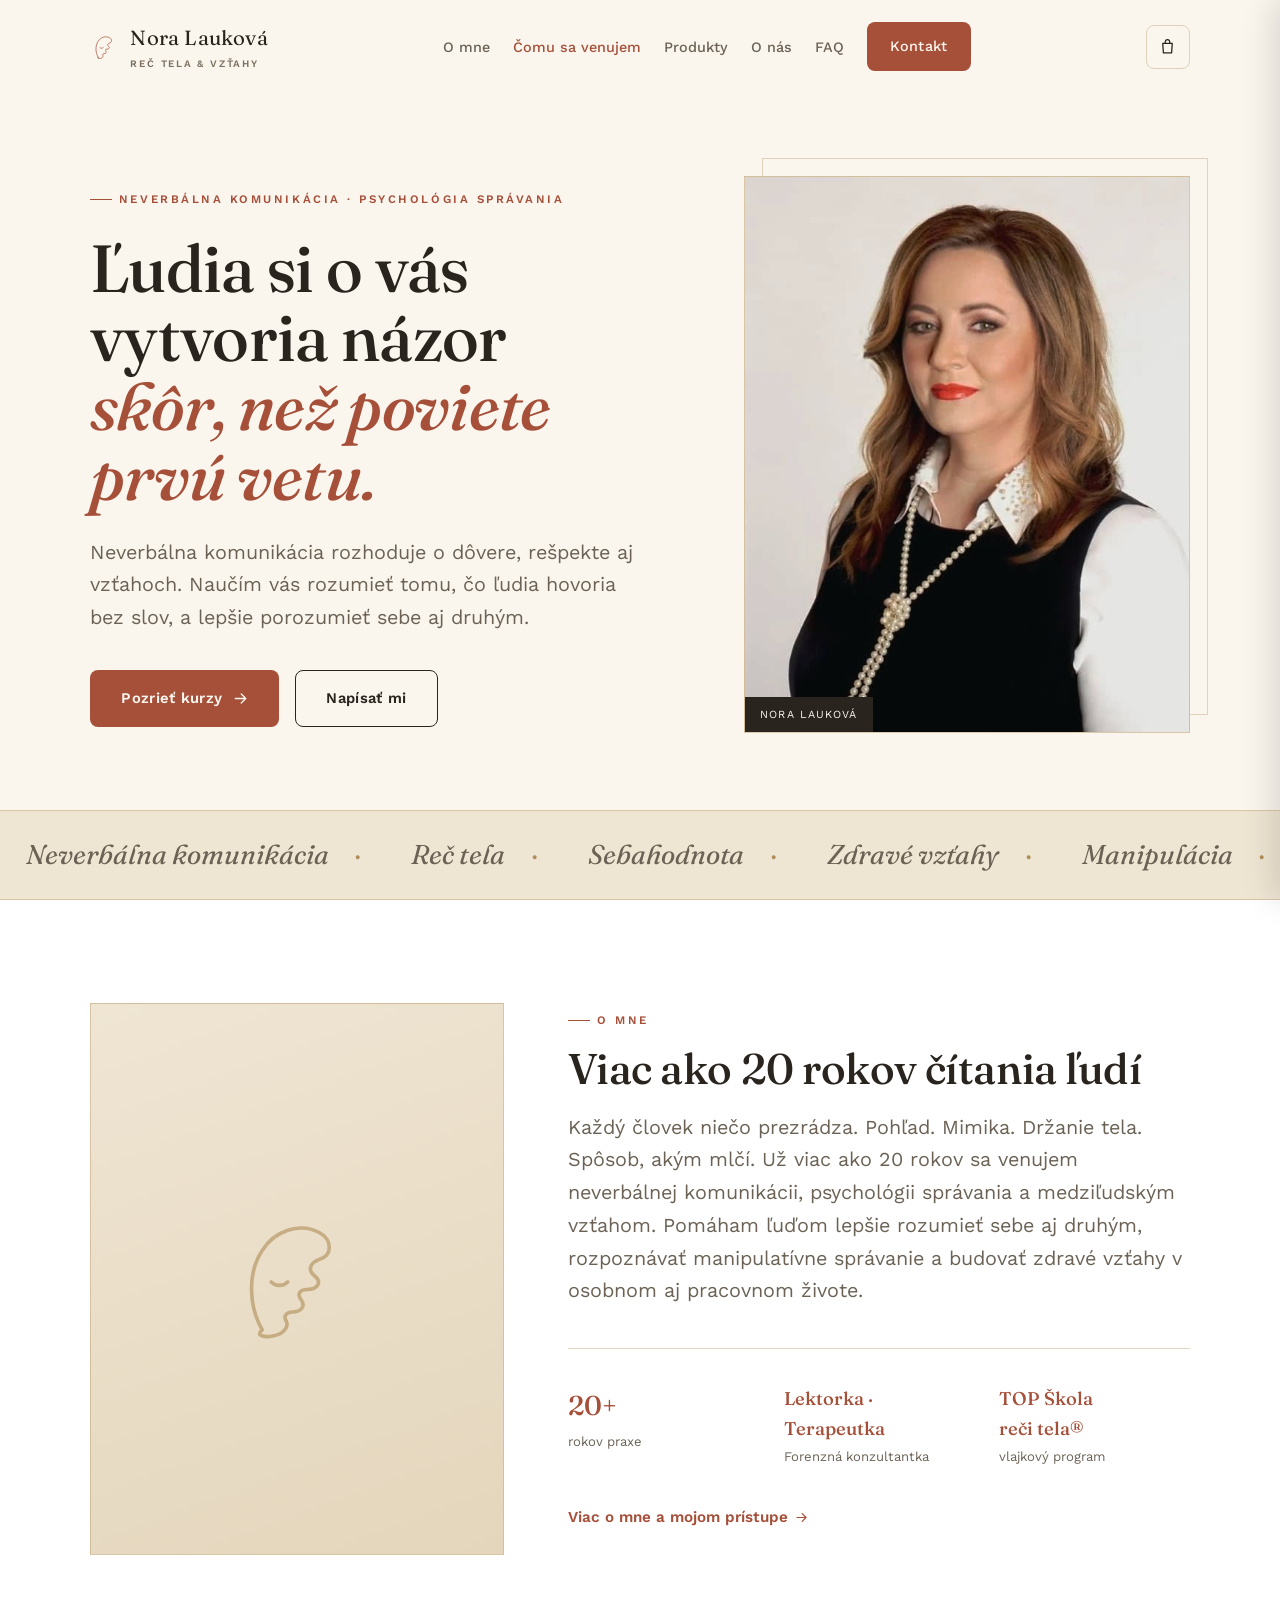
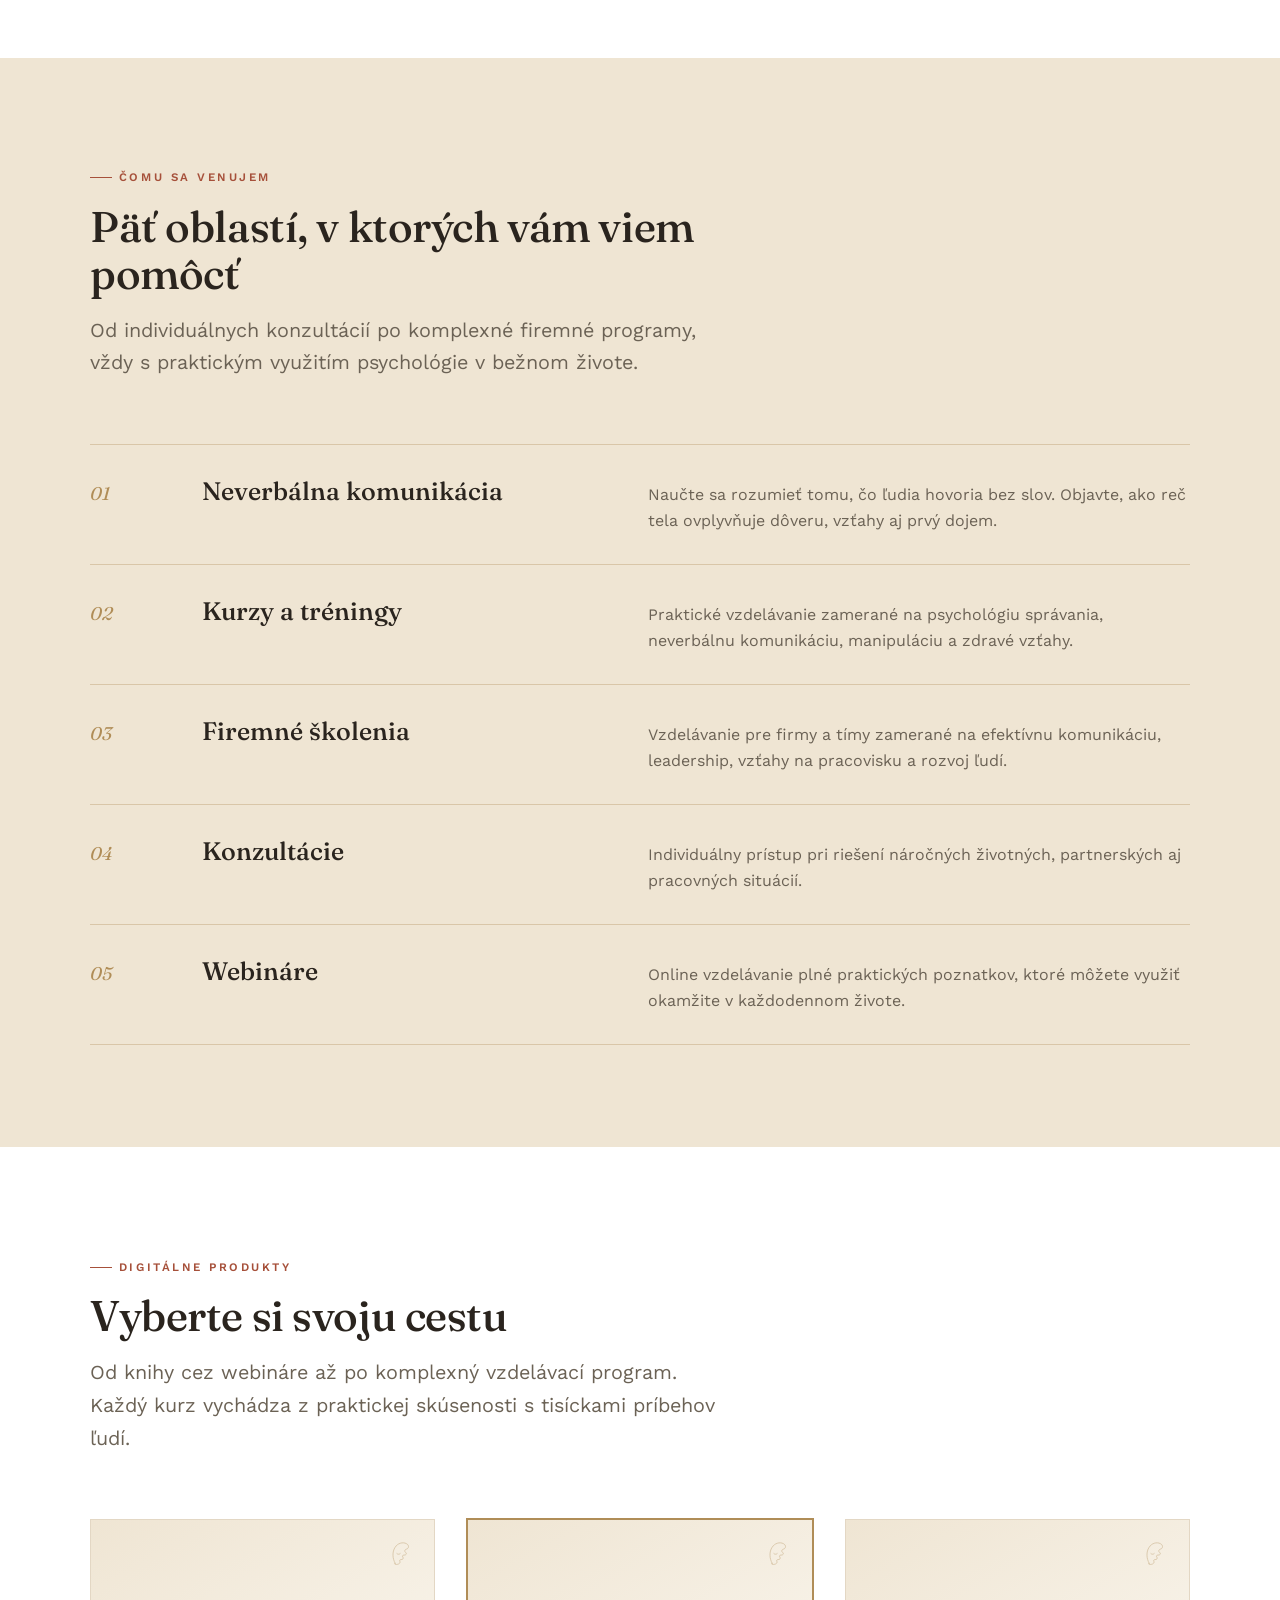
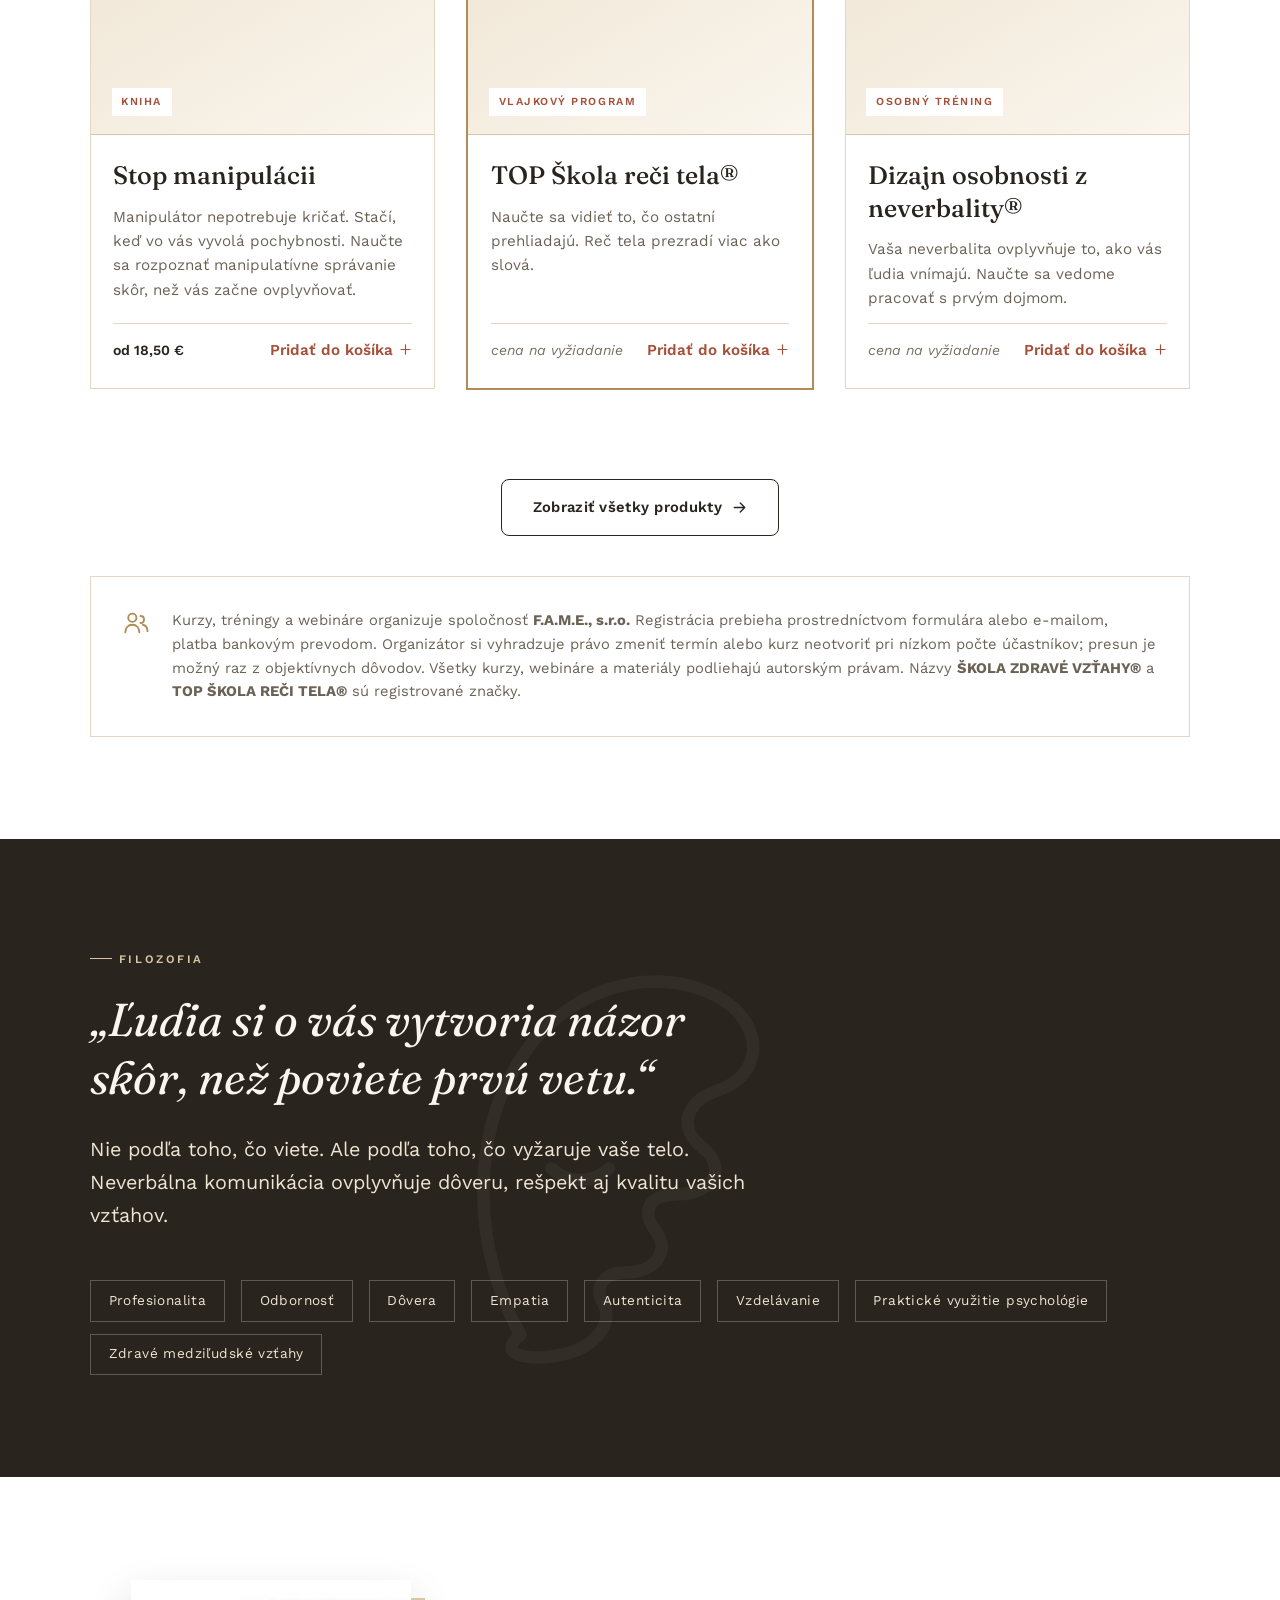
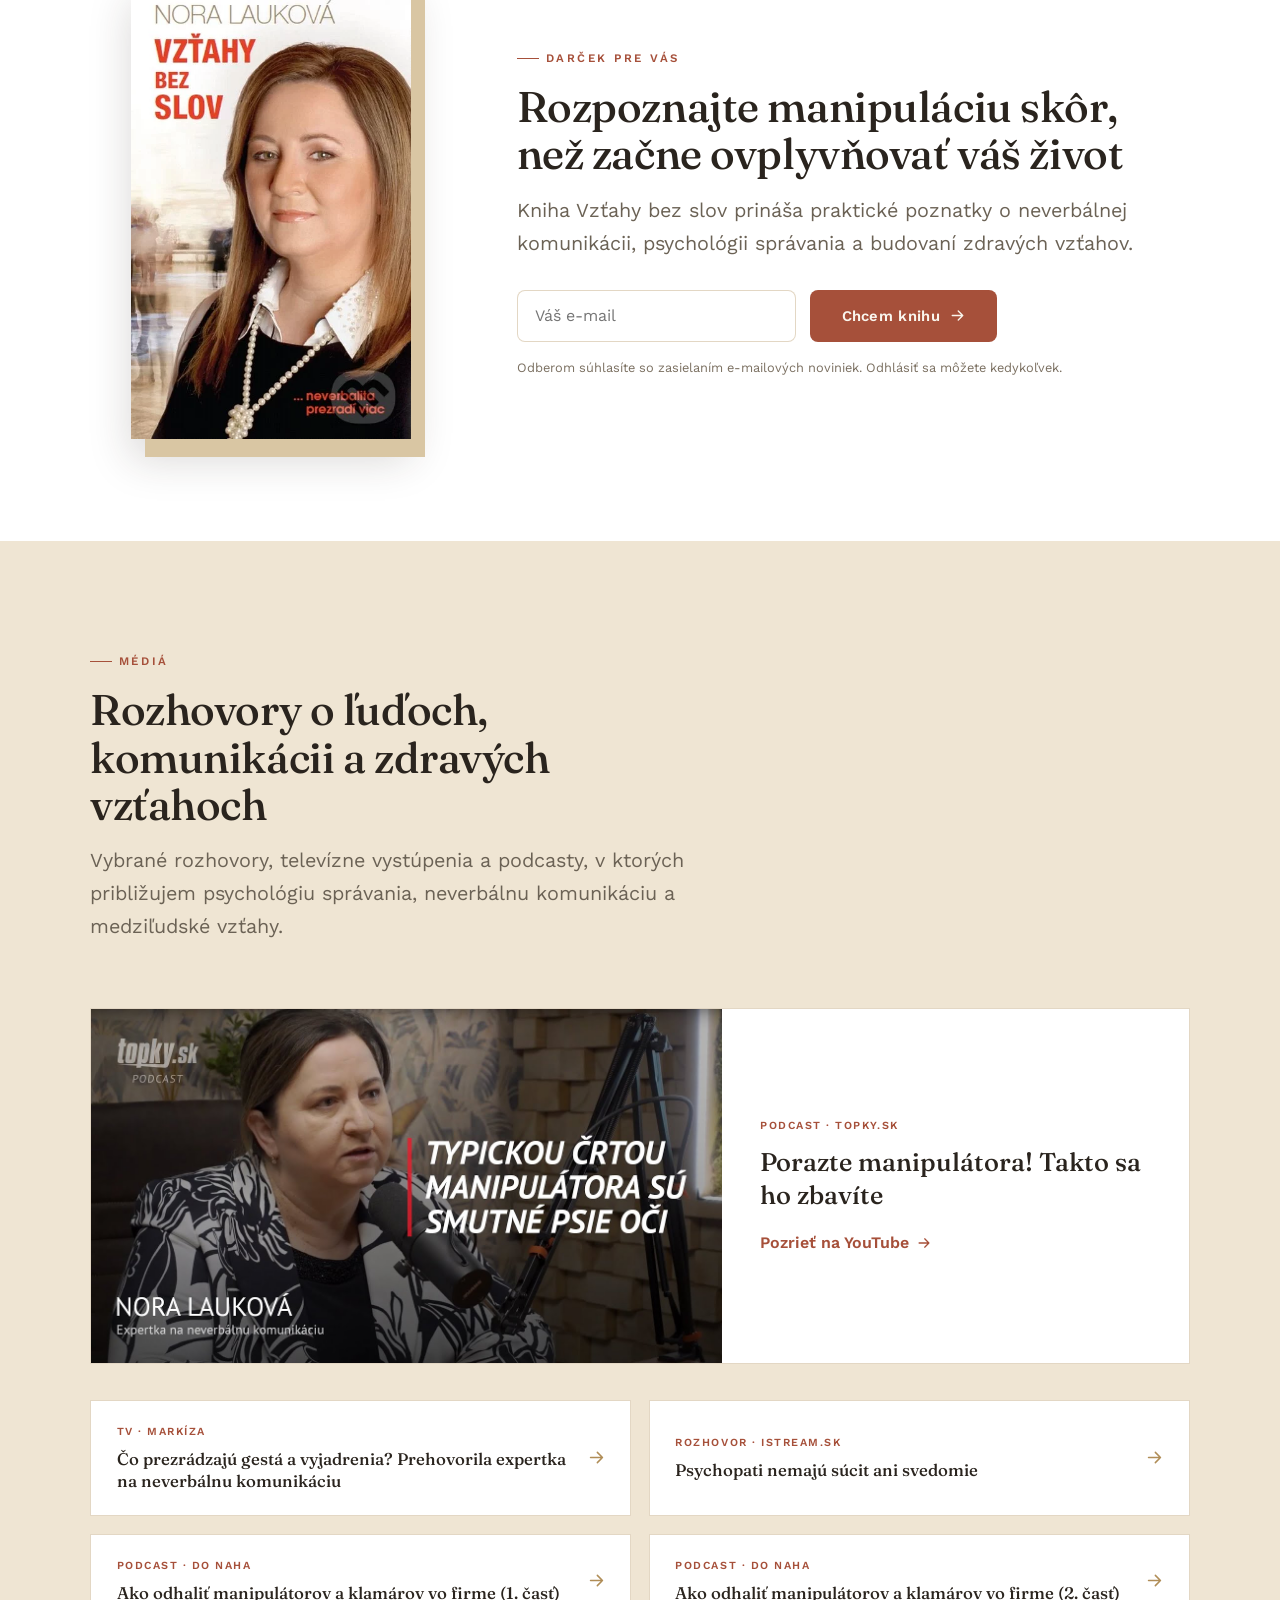
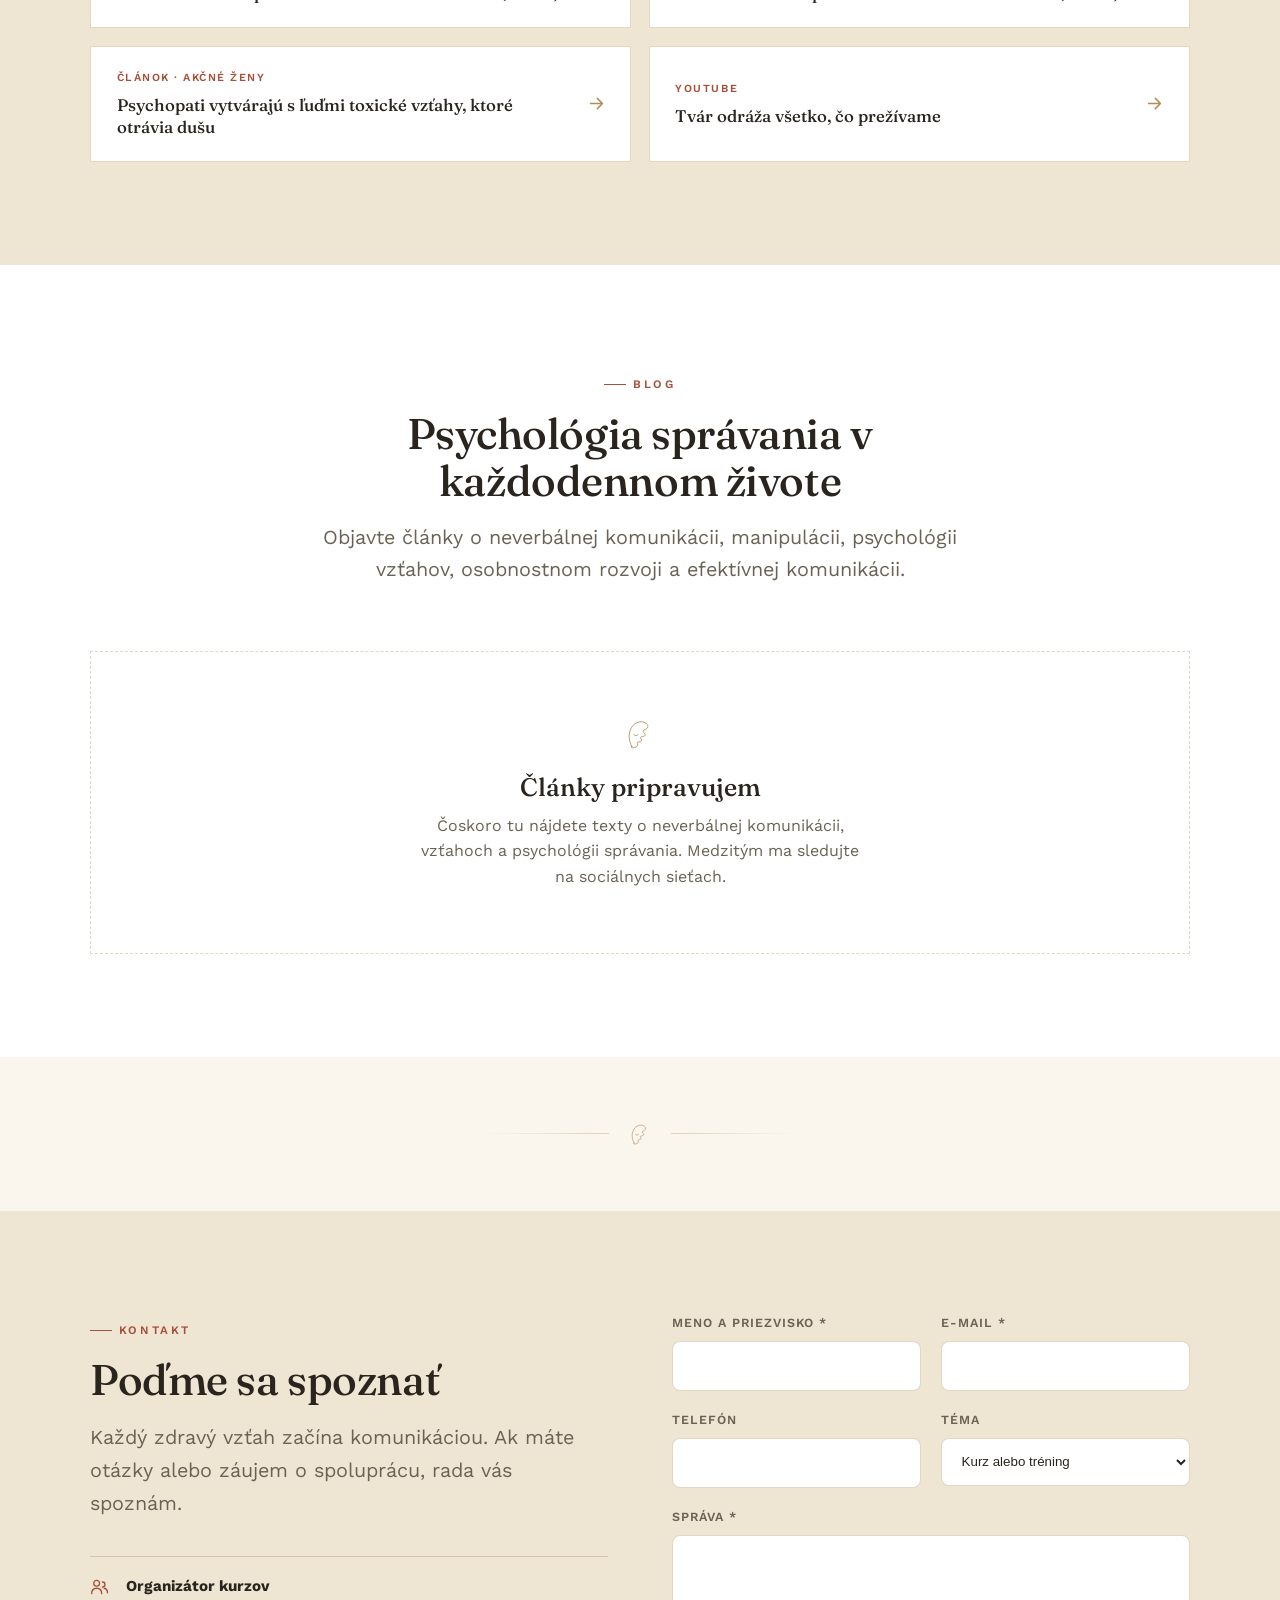
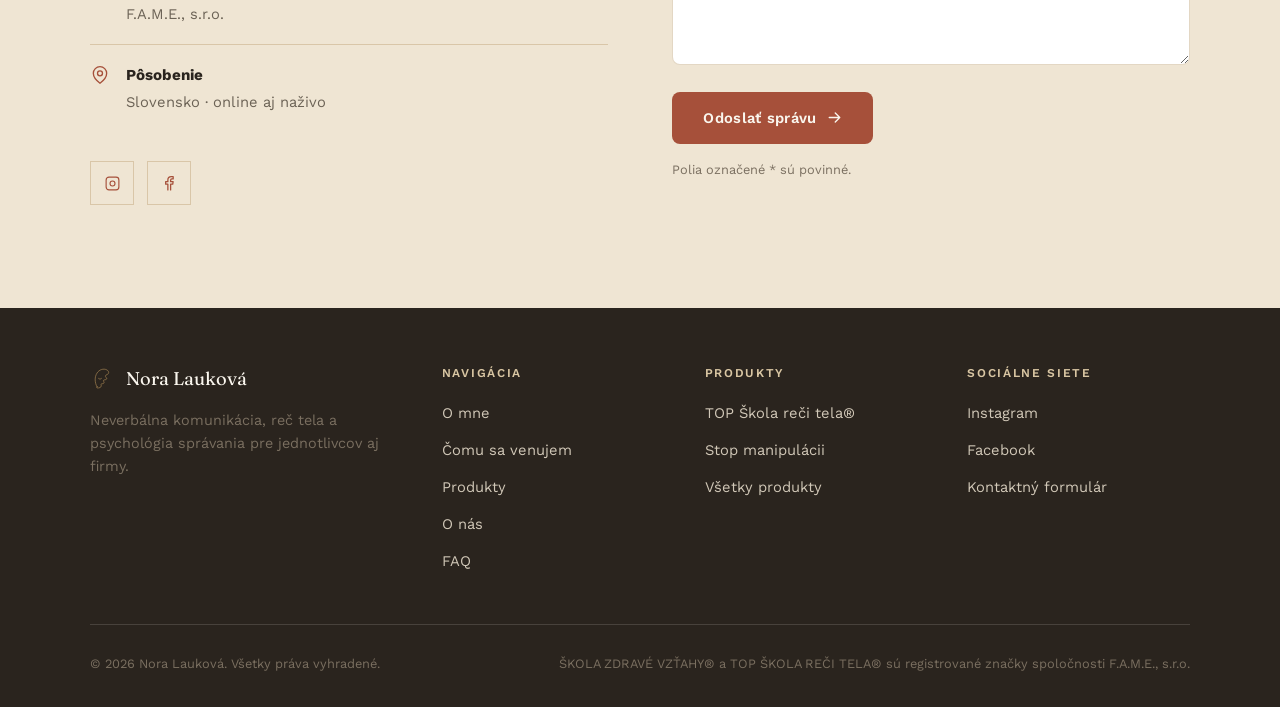
==== commit 9dbf4dae: "Wider text reveal coverage, bigger/faster marquee, fix photo crop - Move data-reveal from wrapper co" ====
--- a/index.html
+++ b/index.html
@@ -132,16 +132,16 @@
       <div class="about-portrait" data-reveal>
         <svg class="mark"><use href="#mark-profile"/></svg>
       </div>
-      <div class="about-copy" data-reveal>
-        <span class="eyebrow">O mne</span>
-        <h2 style="margin-top:1rem;">Viac ako 20 rokov čítania ľudí</h2>
-        <p class="lede" style="margin-top:1.2rem;">Každý človek niečo prezrádza. Pohľad. Mimika. Držanie tela. Spôsob, akým mlčí. Už viac ako 20 rokov sa venujem neverbálnej komunikácii, psychológii správania a medziľudským vzťahom. Pomáham ľuďom lepšie rozumieť sebe aj druhým, rozpoznávať manipulatívne správanie a budovať zdravé vzťahy v osobnom aj pracovnom živote.</p>
-        <div class="about-stats">
+      <div class="about-copy">
+        <span class="eyebrow" data-reveal>O mne</span>
+        <h2 data-reveal style="margin-top:1rem; --reveal-delay:120ms;">Viac ako 20 rokov čítania ľudí</h2>
+        <p class="lede" data-reveal style="margin-top:1.2rem; --reveal-delay:240ms;">Každý človek niečo prezrádza. Pohľad. Mimika. Držanie tela. Spôsob, akým mlčí. Už viac ako 20 rokov sa venujem neverbálnej komunikácii, psychológii správania a medziľudským vzťahom. Pomáham ľuďom lepšie rozumieť sebe aj druhým, rozpoznávať manipulatívne správanie a budovať zdravé vzťahy v osobnom aj pracovnom živote.</p>
+        <div class="about-stats" data-reveal style="--reveal-delay:360ms;">
           <div class="about-stat"><b data-count-to="20">0+</b><span>rokov praxe</span></div>
           <div class="about-stat"><b style="font-size:1.15rem;">Lektorka · Terapeutka</b><span>Forenzná konzultantka</span></div>
           <div class="about-stat"><b style="font-size:1.15rem;">TOP Škola<br>reči tela®</b><span>vlajkový program</span></div>
         </div>
-        <div class="about-cta">
+        <div class="about-cta" data-reveal style="--reveal-delay:440ms;">
           <a href="o-nas.html" class="course-link">Viac o mne a mojom prístupe <svg><use href="#mark-arrow"/></svg></a>
         </div>
       </div>
@@ -151,33 +151,33 @@
   <!-- ============ ČOMU SA VENUJEM ============ -->
   <section class="section bg-sand" id="venujem-sa">
     <div class="container">
-      <div class="section-head" data-reveal>
-        <span class="eyebrow">Čomu sa venujem</span>
-        <h2>Päť oblastí, v ktorých vám viem pomôcť</h2>
-        <p class="lede">Od individuálnych konzultácií po komplexné firemné programy, vždy s praktickým využitím psychológie v bežnom živote.</p>
-      </div>
-      <div class="focus-list" data-reveal>
-        <div class="focus-item">
+      <div class="section-head">
+        <span class="eyebrow" data-reveal>Čomu sa venujem</span>
+        <h2 data-reveal style="--reveal-delay:120ms;">Päť oblastí, v ktorých vám viem pomôcť</h2>
+        <p class="lede" data-reveal style="--reveal-delay:240ms;">Od individuálnych konzultácií po komplexné firemné programy, vždy s praktickým využitím psychológie v bežnom živote.</p>
+      </div>
+      <div class="focus-list">
+        <div class="focus-item" data-reveal>
           <span class="focus-num">01</span>
           <h3>Neverbálna komunikácia</h3>
           <p>Naučte sa rozumieť tomu, čo ľudia hovoria bez slov. Objavte, ako reč tela ovplyvňuje dôveru, vzťahy aj prvý dojem.</p>
         </div>
-        <div class="focus-item">
+        <div class="focus-item" data-reveal>
           <span class="focus-num">02</span>
           <h3>Kurzy a tréningy</h3>
           <p>Praktické vzdelávanie zamerané na psychológiu správania, neverbálnu komunikáciu, manipuláciu a zdravé vzťahy.</p>
         </div>
-        <div class="focus-item">
+        <div class="focus-item" data-reveal>
           <span class="focus-num">03</span>
           <h3>Firemné školenia</h3>
           <p>Vzdelávanie pre firmy a tímy zamerané na efektívnu komunikáciu, leadership, vzťahy na pracovisku a rozvoj ľudí.</p>
         </div>
-        <div class="focus-item">
+        <div class="focus-item" data-reveal>
           <span class="focus-num">04</span>
           <h3>Konzultácie</h3>
           <p>Individuálny prístup pri riešení náročných životných, partnerských aj pracovných situácií.</p>
         </div>
-        <div class="focus-item">
+        <div class="focus-item" data-reveal>
           <span class="focus-num">05</span>
           <h3>Webináre</h3>
           <p>Online vzdelávanie plné praktických poznatkov, ktoré môžete využiť okamžite v každodennom živote.</p>
@@ -189,10 +189,10 @@
   <!-- ============ KURZY ============ -->
   <section class="section bg-white" id="kurzy">
     <div class="container">
-      <div class="section-head" data-reveal>
-        <span class="eyebrow">Digitálne produkty</span>
-        <h2>Vyberte si svoju cestu</h2>
-        <p class="lede">Od knihy cez webináre až po komplexný vzdelávací program. Každý kurz vychádza z praktickej skúsenosti s tisíckami príbehov ľudí.</p>
+      <div class="section-head">
+        <span class="eyebrow" data-reveal>Digitálne produkty</span>
+        <h2 data-reveal style="--reveal-delay:120ms;">Vyberte si svoju cestu</h2>
+        <p class="lede" data-reveal style="--reveal-delay:240ms;">Od knihy cez webináre až po komplexný vzdelávací program. Každý kurz vychádza z praktickej skúsenosti s tisíckami príbehov ľudí.</p>
       </div>
 
       <div class="courses-grid">
@@ -250,18 +250,18 @@
   <section class="section philosophy">
     <svg class="mark"><use href="#mark-profile"/></svg>
     <div class="container">
-      <span class="eyebrow">Filozofia</span>
-      <p class="philosophy-quote" style="margin-top:1.4rem;" data-reveal>„Ľudia si o vás vytvoria názor skôr, než poviete prvú vetu.“</p>
-      <p class="lede" style="color:var(--sand); margin-top:1.6rem; max-width:56ch;" data-reveal>Nie podľa toho, čo viete. Ale podľa toho, čo vyžaruje vaše telo. Neverbálna komunikácia ovplyvňuje dôveru, rešpekt aj kvalitu vašich vzťahov.</p>
-      <div class="values-row" data-reveal>
-        <span class="value-chip">Profesionalita</span>
-        <span class="value-chip">Odbornosť</span>
-        <span class="value-chip">Dôvera</span>
-        <span class="value-chip">Empatia</span>
-        <span class="value-chip">Autenticita</span>
-        <span class="value-chip">Vzdelávanie</span>
-        <span class="value-chip">Praktické využitie psychológie</span>
-        <span class="value-chip">Zdravé medziľudské vzťahy</span>
+      <span class="eyebrow" data-reveal>Filozofia</span>
+      <p class="philosophy-quote" data-reveal style="margin-top:1.4rem; --reveal-delay:120ms;">„Ľudia si o vás vytvoria názor skôr, než poviete prvú vetu.“</p>
+      <p class="lede" data-reveal style="color:var(--sand); margin-top:1.6rem; max-width:56ch; --reveal-delay:240ms;">Nie podľa toho, čo viete. Ale podľa toho, čo vyžaruje vaše telo. Neverbálna komunikácia ovplyvňuje dôveru, rešpekt aj kvalitu vašich vzťahov.</p>
+      <div class="values-row">
+        <span class="value-chip" data-reveal>Profesionalita</span>
+        <span class="value-chip" data-reveal>Odbornosť</span>
+        <span class="value-chip" data-reveal>Dôvera</span>
+        <span class="value-chip" data-reveal>Empatia</span>
+        <span class="value-chip" data-reveal>Autenticita</span>
+        <span class="value-chip" data-reveal>Vzdelávanie</span>
+        <span class="value-chip" data-reveal>Praktické využitie psychológie</span>
+        <span class="value-chip" data-reveal>Zdravé medziľudské vzťahy</span>
       </div>
     </div>
   </section>
@@ -272,11 +272,11 @@
       <div class="newsletter-book" data-reveal>
         <img src="img/kniha-vztahy-bez-slov.webp" alt="Obálka knihy Vzťahy bez slov od Nory Laukovej">
       </div>
-      <div class="newsletter-copy" data-reveal>
-        <span class="eyebrow">Darček pre vás</span>
-        <h2 style="margin-top:1rem;">Rozpoznajte manipuláciu skôr, než začne ovplyvňovať váš život</h2>
-        <p class="lede">Kniha Vzťahy bez slov prináša praktické poznatky o neverbálnej komunikácii, psychológii správania a budovaní zdravých vzťahov.</p>
-        <form class="newsletter-form" data-newsletter-form>
+      <div class="newsletter-copy">
+        <span class="eyebrow" data-reveal>Darček pre vás</span>
+        <h2 data-reveal style="margin-top:1rem; --reveal-delay:120ms;">Rozpoznajte manipuláciu skôr, než začne ovplyvňovať váš život</h2>
+        <p class="lede" data-reveal style="--reveal-delay:240ms;">Kniha Vzťahy bez slov prináša praktické poznatky o neverbálnej komunikácii, psychológii správania a budovaní zdravých vzťahov.</p>
+        <form class="newsletter-form" data-newsletter-form data-reveal style="--reveal-delay:340ms;">
           <input type="email" name="email" placeholder="Váš e-mail" required aria-label="Váš e-mail">
           <button type="submit" class="btn btn-primary">Chcem knihu <svg><use href="#mark-arrow"/></svg></button>
         </form>
@@ -290,13 +290,13 @@
   <!-- ============ MÉDIÁ ============ -->
   <section class="section bg-sand" id="media">
     <div class="container">
-      <div class="section-head" data-reveal>
-        <span class="eyebrow">Médiá</span>
-        <h2>Rozhovory o ľuďoch, komunikácii a zdravých vzťahoch</h2>
-        <p class="lede">Vybrané rozhovory, televízne vystúpenia a podcasty, v ktorých približujem psychológiu správania, neverbálnu komunikáciu a medziľudské vzťahy.</p>
-      </div>
-      <div class="media-grid" data-reveal>
-        <a class="media-featured" href="https://www.youtube.com/watch?v=l2whN6i7tfg" target="_blank" rel="noopener">
+      <div class="section-head">
+        <span class="eyebrow" data-reveal>Médiá</span>
+        <h2 data-reveal style="--reveal-delay:120ms;">Rozhovory o ľuďoch, komunikácii a zdravých vzťahoch</h2>
+        <p class="lede" data-reveal style="--reveal-delay:240ms;">Vybrané rozhovory, televízne vystúpenia a podcasty, v ktorých približujem psychológiu správania, neverbálnu komunikáciu a medziľudské vzťahy.</p>
+      </div>
+      <div class="media-grid">
+        <a class="media-featured" href="https://www.youtube.com/watch?v=l2whN6i7tfg" target="_blank" rel="noopener" data-reveal="fade">
           <div class="media-featured-visual">
             <img src="img/topky-podcast.jpg" alt="Nora Lauková v podcaste Topky.sk o rozpoznávaní manipulátorov">
           </div>
@@ -306,27 +306,27 @@
             <span class="media-featured-cta">Pozrieť na YouTube <svg><use href="#mark-arrow"/></svg></span>
           </div>
         </a>
-        <a class="media-card" href="https://dajto.markiza.sk/clanok/2040268" target="_blank" rel="noopener">
+        <a class="media-card" href="https://dajto.markiza.sk/clanok/2040268" target="_blank" rel="noopener" data-reveal>
           <div><span class="media-source">TV · Markíza</span><h3>Čo prezrádzajú gestá a vyjadrenia? Prehovorila expertka na neverbálnu komunikáciu</h3></div>
           <svg class="media-arrow"><use href="#mark-arrow"/></svg>
         </a>
-        <a class="media-card" href="https://www.istream.sk/odbornicka-na-neverbalnu-komunikaciu-laukova-psychopati-nemaju-sucit-ani-svedomie-tema-s-martinou-comisso/" target="_blank" rel="noopener">
+        <a class="media-card" href="https://www.istream.sk/odbornicka-na-neverbalnu-komunikaciu-laukova-psychopati-nemaju-sucit-ani-svedomie-tema-s-martinou-comisso/" target="_blank" rel="noopener" data-reveal>
           <div><span class="media-source">Rozhovor · iStream.sk</span><h3>Psychopati nemajú súcit ani svedomie</h3></div>
           <svg class="media-arrow"><use href="#mark-arrow"/></svg>
         </a>
-        <a class="media-card" href="https://www.youtube.com/watch?v=pU2C6iXMXjA" target="_blank" rel="noopener">
+        <a class="media-card" href="https://www.youtube.com/watch?v=pU2C6iXMXjA" target="_blank" rel="noopener" data-reveal>
           <div><span class="media-source">Podcast · DO NAHA</span><h3>Ako odhaliť manipulátorov a klamárov vo firme (1. časť)</h3></div>
           <svg class="media-arrow"><use href="#mark-arrow"/></svg>
         </a>
-        <a class="media-card" href="https://www.youtube.com/watch?v=676LbVhtiMI" target="_blank" rel="noopener">
+        <a class="media-card" href="https://www.youtube.com/watch?v=676LbVhtiMI" target="_blank" rel="noopener" data-reveal>
           <div><span class="media-source">Podcast · DO NAHA</span><h3>Ako odhaliť manipulátorov a klamárov vo firme (2. časť)</h3></div>
           <svg class="media-arrow"><use href="#mark-arrow"/></svg>
         </a>
-        <a class="media-card" href="https://akcnezeny.sk/expertka-nora-laukova-psychopati-vytvaraju-s-ludmi-toxicke-vztahy-ktore-otravia-dusu/" target="_blank" rel="noopener">
+        <a class="media-card" href="https://akcnezeny.sk/expertka-nora-laukova-psychopati-vytvaraju-s-ludmi-toxicke-vztahy-ktore-otravia-dusu/" target="_blank" rel="noopener" data-reveal>
           <div><span class="media-source">Článok · Akčné ženy</span><h3>Psychopati vytvárajú s ľuďmi toxické vzťahy, ktoré otrávia dušu</h3></div>
           <svg class="media-arrow"><use href="#mark-arrow"/></svg>
         </a>
-        <a class="media-card" href="https://www.youtube.com/watch?v=eEzRo_KH-jo" target="_blank" rel="noopener">
+        <a class="media-card" href="https://www.youtube.com/watch?v=eEzRo_KH-jo" target="_blank" rel="noopener" data-reveal>
           <div><span class="media-source">YouTube</span><h3>Tvár odráža všetko, čo prežívame</h3></div>
           <svg class="media-arrow"><use href="#mark-arrow"/></svg>
         </a>
@@ -337,10 +337,10 @@
   <!-- ============ BLOG ============ -->
   <section class="section bg-white" id="blog">
     <div class="container">
-      <div class="section-head center" data-reveal>
-        <span class="eyebrow">Blog</span>
-        <h2>Psychológia správania v každodennom živote</h2>
-        <p class="lede">Objavte články o neverbálnej komunikácii, manipulácii, psychológii vzťahov, osobnostnom rozvoji a efektívnej komunikácii.</p>
+      <div class="section-head center">
+        <span class="eyebrow" data-reveal>Blog</span>
+        <h2 data-reveal style="--reveal-delay:120ms;">Psychológia správania v každodennom živote</h2>
+        <p class="lede" data-reveal style="--reveal-delay:240ms;">Objavte články o neverbálnej komunikácii, manipulácii, psychológii vzťahov, osobnostnom rozvoji a efektívnej komunikácii.</p>
       </div>
       <div class="coming-soon" data-reveal>
         <svg class="mark"><use href="#mark-profile"/></svg>
@@ -417,7 +417,7 @@
 
 <footer class="site-footer">
   <div class="container">
-    <div class="footer-grid">
+    <div class="footer-grid" data-reveal="fade">
       <div>
         <div class="footer-brand">
           <svg class="mark"><use href="#mark-profile"/></svg>
--- a/css/style.css
+++ b/css/style.css
@@ -536,24 +536,24 @@
   border-bottom:1px solid var(--gold-line);
   background:var(--sand);
   overflow:hidden;
-  padding:1.05rem 0;
+  padding:1.4rem 0;
 }
 .marquee-track{
   display:flex;
   width:max-content;
-  animation:marquee 34s linear infinite;
+  animation:marquee 16s linear infinite;
 }
 .marquee-track span{
   font-family:var(--font-display);
   font-style:italic;
-  font-size:1.05rem;
+  font-size:1.7rem;
   color:var(--ink-soft);
-  padding:0 1.4rem;
+  padding:0 1.6rem;
   white-space:nowrap;
 }
 .marquee-track span::after{
   content:"·";
-  margin-left:1.4rem;
+  margin-left:1.6rem;
   color:var(--gold);
   font-style:normal;
 }
@@ -564,6 +564,7 @@
 @media (prefers-reduced-motion: reduce){
   .marquee-track{ animation:none; }
   .hero-eyebrow-row, .hero-copy h1, .hero-copy .lede, .hero-actions{ animation:none; opacity:1; }
+  .page-hero > .container > .eyebrow, .page-hero > .container > h1, .page-hero > .container > .lede{ animation:none; opacity:1; }
   [data-reveal]{ transition:none; opacity:1; transform:none; }
   .cursor-dot, .cursor-dot-outline{ display:none; }
 }
@@ -854,7 +855,7 @@
 .media-featured{
   grid-column:1 / -1;
   display:grid;
-  grid-template-columns:.9fr 1.1fr;
+  grid-template-columns:1.35fr 1fr;
   background:var(--white);
   border:1px solid var(--gold-line);
   overflow:hidden;
@@ -862,8 +863,8 @@
   margin-bottom:1.1rem;
 }
 .media-featured:hover{ border-color:var(--gold); box-shadow:0 20px 40px -24px rgba(42,36,30,.35); }
-.media-featured-visual{ position:relative; aspect-ratio:4/3; overflow:hidden; }
-.media-featured-visual img{ width:100%; height:100%; object-fit:cover; transition:transform .6s cubic-bezier(.22,.61,.36,1); }
+.media-featured-visual{ position:relative; aspect-ratio:16/9; overflow:hidden; }
+.media-featured-visual img{ width:100%; height:100%; object-fit:cover; object-position:center; transition:transform .6s cubic-bezier(.22,.61,.36,1); }
 .media-featured:hover .media-featured-visual img{ transform:scale(1.06); }
 .media-featured-body{
   padding:clamp(1.5rem,3vw,2.5rem);
@@ -1182,6 +1183,14 @@
   padding:clamp(7.5rem,12vw,10rem) 0 clamp(3rem,5vw,4.5rem);
 }
 .page-hero .lede{ max-width:56ch; margin-top:1.3rem; }
+.page-hero > .container > .eyebrow,
+.page-hero > .container > h1,
+.page-hero > .container > .lede{
+  animation:heroRise .9s cubic-bezier(.22,.61,.36,1) both;
+}
+.page-hero > .container > .eyebrow{ animation-delay:.05s; }
+.page-hero > .container > h1{ animation-delay:.18s; }
+.page-hero > .container > .lede{ animation-delay:.34s; }
 
 /* ==========================================================================
    Scroll reveal
